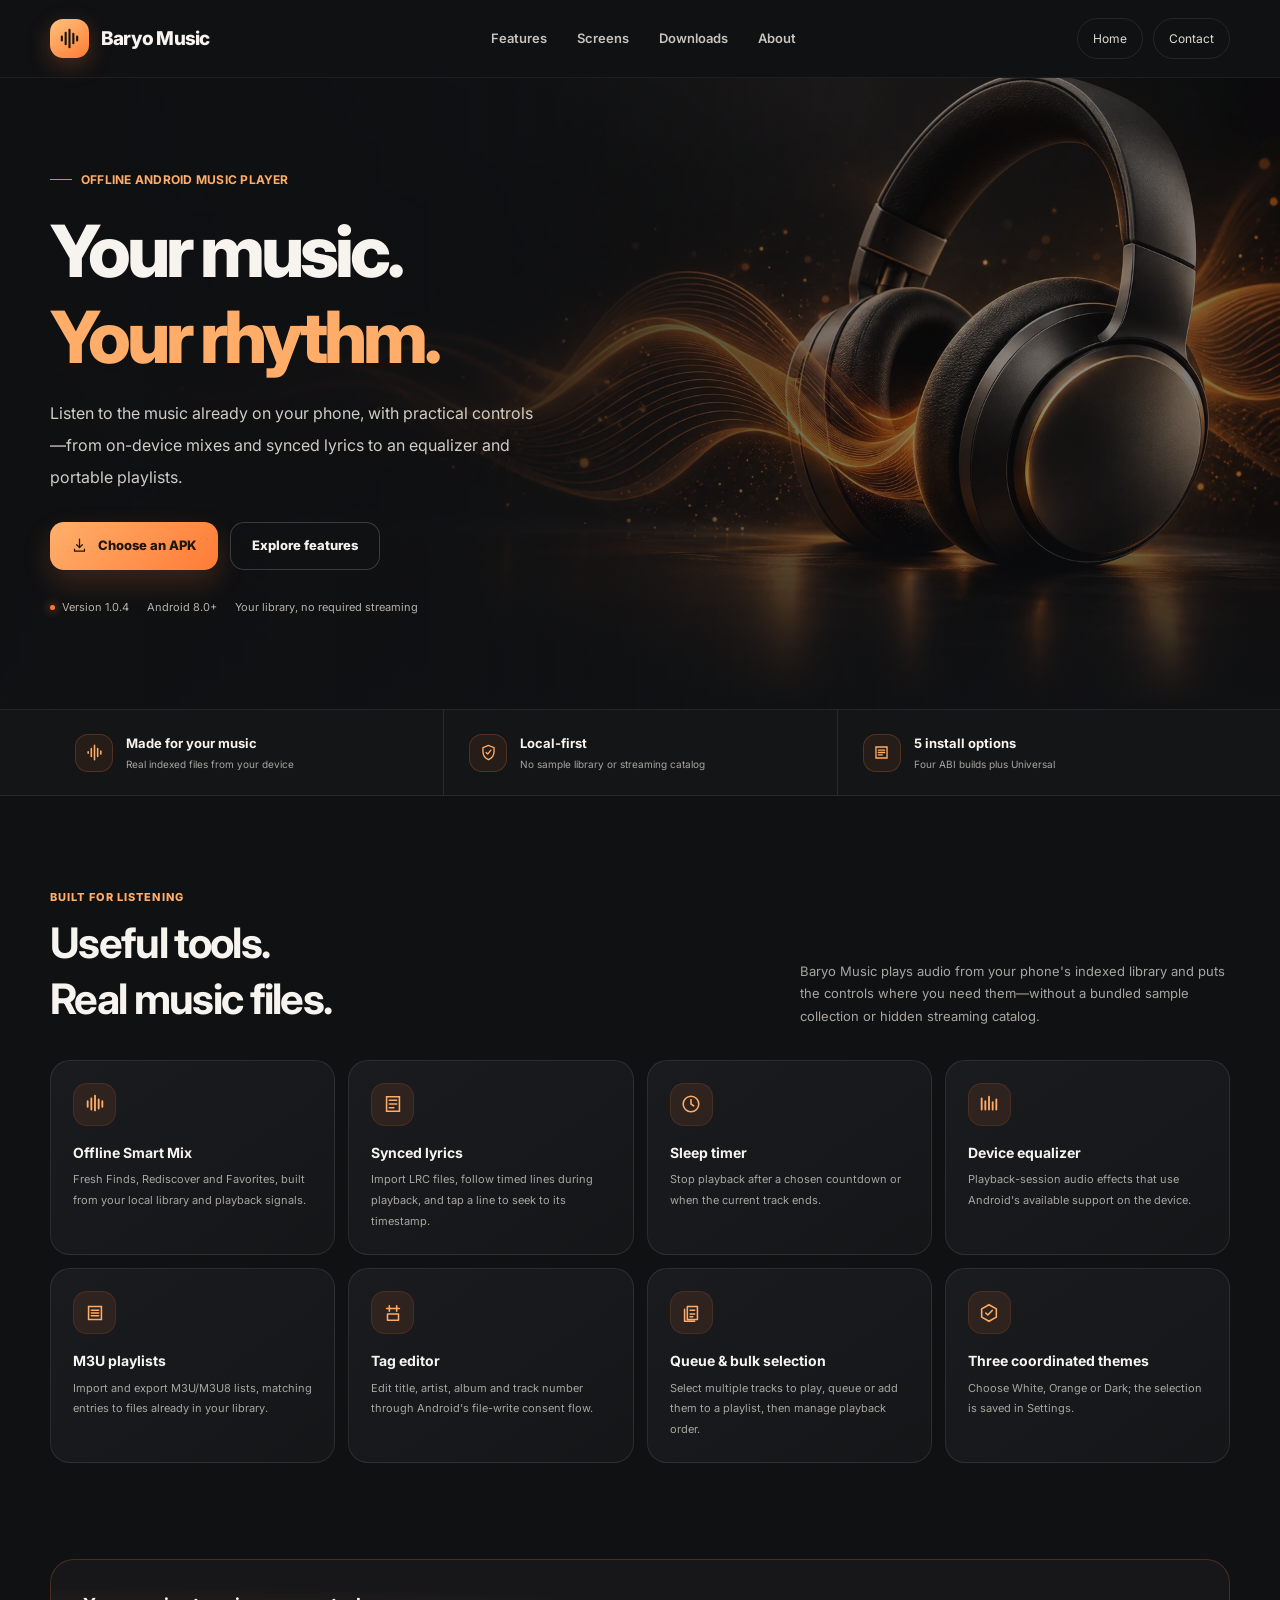
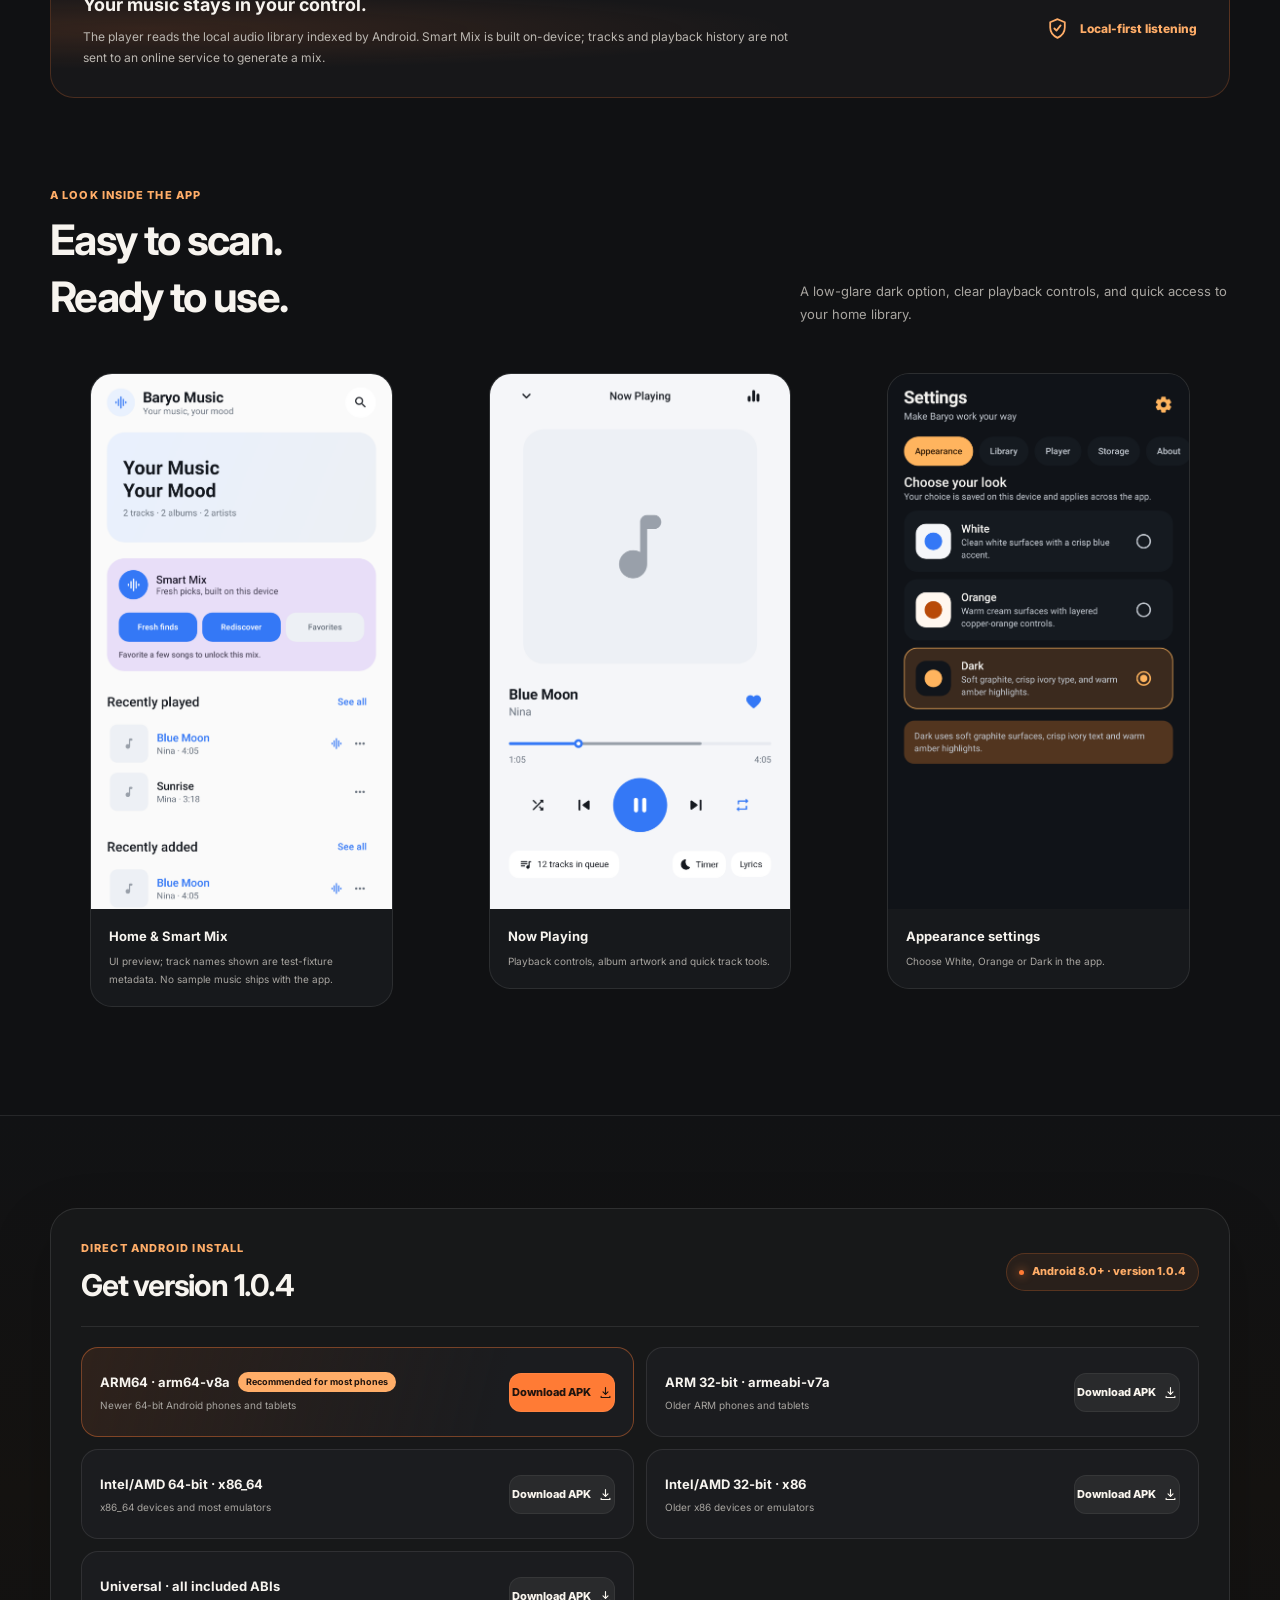
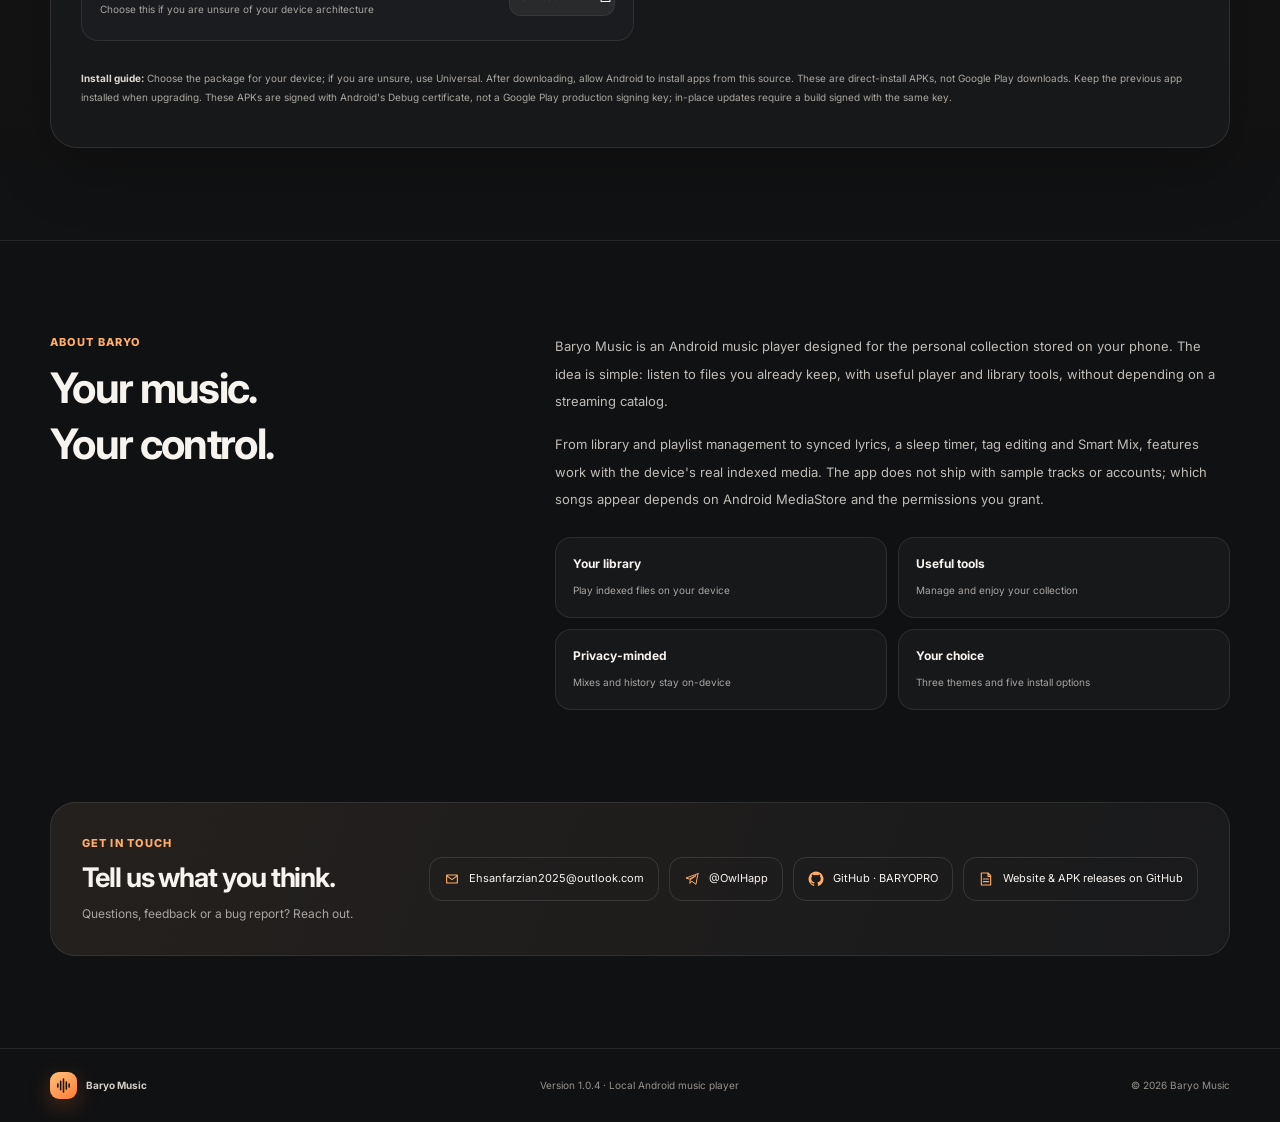
==== docs/en/index.html @ 13fac99f "docs: update APK download links to v1.0.4" ====
<!doctype html>
<html lang="en" dir="ltr">
<head>
  <meta charset="utf-8">
  <meta name="viewport" content="width=device-width, initial-scale=1">
  <meta name="theme-color" content="#111214">
  <title>Baryo Music — Offline Android Music Player</title>
  <meta name="description" content="Baryo Music is an offline-first Android player for your local library, with Smart Mix, synced lyrics, a sleep timer, tag editing, and portable playlists.">
  <meta name="keywords" content="Baryo Music, Android music player, offline music player, local music library, Smart Mix, M3U playlists">
  <meta property="og:type" content="website">
  <meta property="og:site_name" content="Baryo Music">
  <meta property="og:title" content="Baryo Music — Your music. Your rhythm.">
  <meta property="og:description" content="A local-first Android music player for the songs you already own, with practical tools and no required streaming catalog.">
  <meta property="og:image" content="../media/baryo-music-poster.webp">
  <meta name="twitter:card" content="summary_large_image">
  <meta name="twitter:title" content="Baryo Music — Offline Android Music Player">
  <meta name="twitter:description" content="Your library, your controls. Listen locally, with no required streaming catalog.">
  <meta name="twitter:image" content="../media/baryo-music-poster.webp">
  <link rel="icon" href="../favicon.svg" type="image/svg+xml">
  <link rel="preconnect" href="https://fonts.googleapis.com">
  <link rel="preconnect" href="https://fonts.gstatic.com" crossorigin>
  <link href="https://fonts.googleapis.com/css2?family=Inter:wght@400;500;600;700;800&amp;family=Vazirmatn:wght@400;500;600;700;800&amp;display=swap" rel="stylesheet">
  <link rel="stylesheet" href="../styles.css">
</head>
<body>
  <header class="topbar">
    <nav class="nav shell" aria-label="Primary navigation">
      <a class="brand" href="#top" aria-label="Baryo Music home">
        <span class="brand-mark" aria-hidden="true"><svg viewBox="0 0 24 24" fill="none"><path d="M4 10v4M8 6v12M12 3v18M16 7v10M20 10v4" stroke="currentColor" stroke-width="2.2" stroke-linecap="round"/></svg></span>
        <span>Baryo Music</span>
      </a>
      <div class="nav-links"><a href="#features">Features</a><a href="#screens">Screens</a><a href="#downloads">Downloads</a><a href="#about">About</a></div>
      <div class="nav-actions"><a class="nav-contact" href="../" aria-label="Baryo Music home">Home</a><a class="nav-contact" href="#contact">Contact</a></div>
    </nav>
  </header>

  <main id="top">
    <section class="hero" aria-labelledby="hero-title">
      <div class="hero-inner shell">
        <div class="hero-copy">
          <div class="eyebrow">OFFLINE ANDROID MUSIC PLAYER</div>
          <h1 id="hero-title">Your music.<br><span>Your rhythm.</span></h1>
          <p class="hero-lead">Listen to the music already on your phone, with practical controls—from on-device mixes and synced lyrics to an equalizer and portable playlists.</p>
          <div class="hero-buttons">
            <a class="button button-primary" href="#downloads"><svg viewBox="0 0 24 24" fill="none" aria-hidden="true"><path d="M12 3v12m0 0 4-4m-4 4-4-4M5 17v3h14v-3" stroke="currentColor" stroke-width="1.8" stroke-linecap="round" stroke-linejoin="round"/></svg>Choose an APK</a>
            <a class="button button-quiet" href="#features">Explore features</a>
          </div>
          <div class="hero-meta"><span><i class="dot"></i>Version 1.0.4</span><span>Android 8.0+</span><span>Your library, no required streaming</span></div>
        </div>
      </div>
    </section>

    <div class="quick-strip" aria-label="Key facts">
      <div class="quick-grid shell">
        <div class="quick-item"><span class="quick-icon"><svg viewBox="0 0 24 24" fill="none"><path d="M4 11v2m4-6v10m4-14v18m4-14v10m4-7v4" stroke="currentColor" stroke-width="2" stroke-linecap="round"/></svg></span><div><strong>Made for your music</strong><small>Real indexed files from your device</small></div></div>
        <div class="quick-item"><span class="quick-icon"><svg viewBox="0 0 24 24" fill="none"><path d="M12 3 5 6v5c0 5 3 8 7 10 4-2 7-5 7-10V6l-7-3Z" stroke="currentColor" stroke-width="1.7"/><path d="m9 12 2 2 4-5" stroke="currentColor" stroke-width="1.7" stroke-linecap="round" stroke-linejoin="round"/></svg></span><div><strong>Local-first</strong><small>No sample library or streaming catalog</small></div></div>
        <div class="quick-item"><span class="quick-icon"><svg viewBox="0 0 24 24" fill="none"><path d="M5 5h14v14H5zM8 9h8M8 12h8M8 15h5" stroke="currentColor" stroke-width="1.7" stroke-linecap="round"/></svg></span><div><strong>5 install options</strong><small>Four ABI builds plus Universal</small></div></div>
      </div>
    </div>

    <section class="section shell" id="features" aria-labelledby="features-title">
      <div class="section-head">
        <div><div class="section-kicker">BUILT FOR LISTENING</div><h2 id="features-title">Useful tools.<br>Real music files.</h2></div>
        <p class="section-intro">Baryo Music plays audio from your phone's indexed library and puts the controls where you need them—without a bundled sample collection or hidden streaming catalog.</p>
      </div>
      <div class="feature-grid">
        <article class="feature-card"><span class="feature-icon"><svg viewBox="0 0 24 24" fill="none"><path d="M4 15V9m4 9V6m4 13V3m4 14V7m4 8v-6" stroke="currentColor" stroke-width="2" stroke-linecap="round"/></svg></span><h3>Offline Smart Mix</h3><p>Fresh Finds, Rediscover and Favorites, built from your local library and playback signals.</p></article>
        <article class="feature-card"><span class="feature-icon"><svg viewBox="0 0 24 24" fill="none"><path d="M5 4h14v16H5zM8 8h8M8 12h8M8 16h5" stroke="currentColor" stroke-width="1.7" stroke-linecap="round"/></svg></span><h3>Synced lyrics</h3><p>Import LRC files, follow timed lines during playback, and tap a line to seek to its timestamp.</p></article>
        <article class="feature-card"><span class="feature-icon"><svg viewBox="0 0 24 24" fill="none"><circle cx="12" cy="12" r="8.5" stroke="currentColor" stroke-width="1.7"/><path d="M12 7v5l3 2" stroke="currentColor" stroke-width="1.7" stroke-linecap="round"/></svg></span><h3>Sleep timer</h3><p>Stop playback after a chosen countdown or when the current track ends.</p></article>
        <article class="feature-card"><span class="feature-icon"><svg viewBox="0 0 24 24" fill="none"><path d="M4 18V6m4 12V9m4 9V4m4 14v-8m4 8V7" stroke="currentColor" stroke-width="2" stroke-linecap="round"/></svg></span><h3>Device equalizer</h3><p>Playback-session audio effects that use Android's available support on the device.</p></article>
        <article class="feature-card"><span class="feature-icon"><svg viewBox="0 0 24 24" fill="none"><path d="M5 5h14v14H5zM8 9h8M8 12h8M8 15h8" stroke="currentColor" stroke-width="1.7" stroke-linecap="round"/></svg></span><h3>M3U playlists</h3><p>Import and export M3U/M3U8 lists, matching entries to files already in your library.</p></article>
        <article class="feature-card"><span class="feature-icon"><svg viewBox="0 0 24 24" fill="none"><path d="M5 7h14M8 4v6m8-6v6M6 13h12v7H6z" stroke="currentColor" stroke-width="1.7" stroke-linecap="round" stroke-linejoin="round"/></svg></span><h3>Tag editor</h3><p>Edit title, artist, album and track number through Android's file-write consent flow.</p></article>
        <article class="feature-card"><span class="feature-icon"><svg viewBox="0 0 24 24" fill="none"><path d="M8 5h11v14H8zM5 8v13h11M11 9h5m-5 4h5m-5 3h3" stroke="currentColor" stroke-width="1.7" stroke-linecap="round" stroke-linejoin="round"/></svg></span><h3>Queue &amp; bulk selection</h3><p>Select multiple tracks to play, queue or add them to a playlist, then manage playback order.</p></article>
        <article class="feature-card"><span class="feature-icon"><svg viewBox="0 0 24 24" fill="none"><path d="M12 3 20 7.5v9L12 21l-8-4.5v-9L12 3Z" stroke="currentColor" stroke-width="1.7"/><path d="m8.5 12 2.2 2.2 4.8-5" stroke="currentColor" stroke-width="1.7" stroke-linecap="round" stroke-linejoin="round"/></svg></span><h3>Three coordinated themes</h3><p>Choose White, Orange or Dark; the selection is saved in Settings.</p></article>
      </div>
    </section>

    <section class="privacy-band shell" aria-label="Privacy and local library">
      <div class="privacy-panel"><div><h3>Your music stays in your control.</h3><p>The player reads the local audio library indexed by Android. Smart Mix is built on-device; tracks and playback history are not sent to an online service to generate a mix.</p></div><div class="privacy-badge"><svg viewBox="0 0 24 24" fill="none" aria-hidden="true"><path d="M12 3 5 6v5c0 5 3 8 7 10 4-2 7-5 7-10V6l-7-3Z" stroke="currentColor" stroke-width="1.7"/><path d="m9 12 2 2 4-5" stroke="currentColor" stroke-width="1.7" stroke-linecap="round" stroke-linejoin="round"/></svg>Local-first listening</div></div>
    </section>

    <section class="section shell" id="screens" aria-labelledby="screens-title" style="padding-top:0">
      <div class="section-head"><div><div class="section-kicker">A LOOK INSIDE THE APP</div><h2 id="screens-title">Easy to scan.<br>Ready to use.</h2></div><p class="section-intro">A low-glare dark option, clear playback controls, and quick access to your home library.</p></div>
      <div class="previews">
        <figure class="preview-card"><div class="preview-frame"><img src="../media/home-preview.png" alt="Baryo Music home screen with the Smart Mix card"></div><figcaption class="preview-caption"><strong>Home &amp; Smart Mix</strong><span>UI preview; track names shown are test-fixture metadata. No sample music ships with the app.</span></figcaption></figure>
        <figure class="preview-card"><div class="preview-frame"><img src="../media/now-playing-preview.png" alt="Baryo Music Now Playing screen"></div><figcaption class="preview-caption"><strong>Now Playing</strong><span>Playback controls, album artwork and quick track tools.</span></figcaption></figure>
        <figure class="preview-card"><div class="preview-frame"><img src="../media/dark-theme-preview.png" alt="Baryo Music appearance settings showing the Dark theme"></div><figcaption class="preview-caption"><strong>Appearance settings</strong><span>Choose White, Orange or Dark in the app.</span></figcaption></figure>
      </div>
    </section>

    <section class="downloads" id="downloads" aria-labelledby="downloads-title">
      <div class="shell"><div class="download-panel">
        <div class="download-top"><div><div class="section-kicker">DIRECT ANDROID INSTALL</div><h2 id="downloads-title">Get version 1.0.4</h2></div><span class="version-pill"><i class="dot"></i>Android 8.0+ · version 1.0.4</span></div>
        <div class="download-grid">
          <article class="download-card featured"><div class="download-info"><strong>ARM64 · arm64-v8a <span class="recommended">Recommended for most phones</span></strong><small>Newer 64-bit Android phones and tablets</small></div><a class="download-action" href="https://github.com/BARYOPRO/BaryoMusic/releases/download/v1.0.4/BaryoMusic-1.0.4-arm64-v8a.apk" download aria-label="Download Baryo Music version 1.0.4 for arm64-v8a">Download APK <svg viewBox="0 0 24 24" fill="none" aria-hidden="true"><path d="M12 4v11m0 0 4-4m-4 4-4-4M5 18v2h14v-2" stroke="currentColor" stroke-width="1.8" stroke-linecap="round" stroke-linejoin="round"/></svg></a></article>
          <article class="download-card"><div class="download-info"><strong>ARM 32-bit · armeabi-v7a</strong><small>Older ARM phones and tablets</small></div><a class="download-action" href="https://github.com/BARYOPRO/BaryoMusic/releases/download/v1.0.4/BaryoMusic-1.0.4-armeabi-v7a.apk" download aria-label="Download Baryo Music version 1.0.4 for armeabi-v7a">Download APK <svg viewBox="0 0 24 24" fill="none" aria-hidden="true"><path d="M12 4v11m0 0 4-4m-4 4-4-4M5 18v2h14v-2" stroke="currentColor" stroke-width="1.8" stroke-linecap="round" stroke-linejoin="round"/></svg></a></article>
          <article class="download-card"><div class="download-info"><strong>Intel/AMD 64-bit · x86_64</strong><small>x86_64 devices and most emulators</small></div><a class="download-action" href="https://github.com/BARYOPRO/BaryoMusic/releases/download/v1.0.4/BaryoMusic-1.0.4-x86_64.apk" download aria-label="Download Baryo Music version 1.0.4 for x86_64">Download APK <svg viewBox="0 0 24 24" fill="none" aria-hidden="true"><path d="M12 4v11m0 0 4-4m-4 4-4-4M5 18v2h14v-2" stroke="currentColor" stroke-width="1.8" stroke-linecap="round" stroke-linejoin="round"/></svg></a></article>
          <article class="download-card"><div class="download-info"><strong>Intel/AMD 32-bit · x86</strong><small>Older x86 devices or emulators</small></div><a class="download-action" href="https://github.com/BARYOPRO/BaryoMusic/releases/download/v1.0.4/BaryoMusic-1.0.4-x86.apk" download aria-label="Download Baryo Music version 1.0.4 for x86">Download APK <svg viewBox="0 0 24 24" fill="none" aria-hidden="true"><path d="M12 4v11m0 0 4-4m-4 4-4-4M5 18v2h14v-2" stroke="currentColor" stroke-width="1.8" stroke-linecap="round" stroke-linejoin="round"/></svg></a></article>
          <article class="download-card"><div class="download-info"><strong>Universal · all included ABIs</strong><small>Choose this if you are unsure of your device architecture</small></div><a class="download-action" href="https://github.com/BARYOPRO/BaryoMusic/releases/download/v1.0.4/BaryoMusic-1.0.4-universal.apk" download aria-label="Download the universal Baryo Music version 1.0.4 APK">Download APK <svg viewBox="0 0 24 24" fill="none" aria-hidden="true"><path d="M12 4v11m0 0 4-4m-4 4-4-4M5 18v2h14v-2" stroke="currentColor" stroke-width="1.8" stroke-linecap="round" stroke-linejoin="round"/></svg></a></article>
        </div>
        <p class="download-note"><strong>Install guide:</strong> Choose the package for your device; if you are unsure, use Universal. After downloading, allow Android to install apps from this source. These are direct-install APKs, not Google Play downloads. Keep the previous app installed when upgrading. These APKs are signed with Android's Debug certificate, not a Google Play production signing key; in-place updates require a build signed with the same key.</p>
      </div></div>
    </section>

    <section class="section shell" id="about" aria-labelledby="about-title">
      <div class="about-grid"><div class="about-title"><div class="section-kicker">ABOUT BARYO</div><h2 id="about-title">Your music.<br>Your control.</h2></div><div class="about-copy"><p>Baryo Music is an Android music player designed for the personal collection stored on your phone. The idea is simple: listen to files you already keep, with useful player and library tools, without depending on a streaming catalog.</p><p>From library and playlist management to synced lyrics, a sleep timer, tag editing and Smart Mix, features work with the device's real indexed media. The app does not ship with sample tracks or accounts; which songs appear depends on Android MediaStore and the permissions you grant.</p><div class="about-values"><div class="value"><strong>Your library</strong><span>Play indexed files on your device</span></div><div class="value"><strong>Useful tools</strong><span>Manage and enjoy your collection</span></div><div class="value"><strong>Privacy-minded</strong><span>Mixes and history stay on-device</span></div><div class="value"><strong>Your choice</strong><span>Three themes and five install options</span></div></div></div></div>
    </section>

    <section class="contact-section shell" id="contact" aria-labelledby="contact-title">
      <div class="contact-box"><div><div class="section-kicker">GET IN TOUCH</div><h2 id="contact-title">Tell us what you think.</h2><p>Questions, feedback or a bug report? Reach out.</p></div><div class="contact-links">
        <a class="contact-link" href="mailto:Ehsanfarzian2025@outlook.com" aria-label="Email Ehsanfarzian2025@outlook.com"><svg viewBox="0 0 24 24" fill="none" aria-hidden="true"><path d="M4 6h16v12H4zM4 7l8 6 8-6" stroke="currentColor" stroke-width="1.7" stroke-linecap="round" stroke-linejoin="round"/></svg>Ehsanfarzian2025@outlook.com</a>
        <a class="contact-link" href="https://t.me/OwlHapp" target="_blank" rel="noopener noreferrer" aria-label="Contact OwlHapp on Telegram"><svg viewBox="0 0 24 24" fill="none" aria-hidden="true"><path d="m21 4-3.1 16-6-4.6-3.2 3.1.6-5.3L18 7l-10.3 5.2L3 10.5 21 4Z" stroke="currentColor" stroke-width="1.5" stroke-linecap="round" stroke-linejoin="round"/></svg>@OwlHapp</a>
        <a class="contact-link" href="https://github.com/BARYOPRO" target="_blank" rel="noopener noreferrer" aria-label="BARYOPRO GitHub profile"><svg viewBox="0 0 24 24" fill="none" aria-hidden="true"><path d="M12 .8a11.2 11.2 0 0 0-3.54 21.83c.56.1.77-.25.77-.54v-2.08c-3.12.67-3.78-1.33-3.78-1.33-.51-1.3-1.24-1.66-1.24-1.66-1.02-.7.07-.69.07-.69 1.12.08 1.71 1.15 1.71 1.15 1 1.7 2.62 1.22 3.26.93.1-.72.39-1.22.71-1.5-2.49-.28-5.1-1.25-5.1-5.55 0-1.23.44-2.23 1.15-3.01-.11-.28-.5-1.42.11-2.96 0 0 .94-.3 3.08 1.17a10.7 10.7 0 0 1 5.6 0c2.14-1.47 3.08-1.17 3.08-1.17.62 1.54.23 2.68.12 2.96.72.78 1.15 1.78 1.15 3.01 0 4.31-2.62 5.27-5.12 5.55.4.34.77 1.04.77 2.09v3.1c0 .3.2.65.77.54A11.2 11.2 0 0 0 12 .8Z" fill="currentColor"/></svg>GitHub · BARYOPRO</a><a class="contact-link" href="https://github.com/BARYOPRO/BaryoMusic" target="_blank" rel="noopener noreferrer" aria-label="Baryo Music website and APK releases on GitHub"><svg viewBox="0 0 24 24" fill="none" aria-hidden="true"><path d="M5 3h10l4 4v14H5zM15 3v5h4M8 12h8M8 16h8" stroke="currentColor" stroke-width="1.7" stroke-linecap="round" stroke-linejoin="round"/></svg>Website &amp; APK releases on GitHub</a>
      </div></div>
    </section>
  </main>

  <footer><div class="footer-inner shell"><a class="footer-brand" href="#top"><span class="brand-mark" aria-hidden="true"><svg viewBox="0 0 24 24" fill="none"><path d="M4 10v4M8 6v12M12 3v18M16 7v10M20 10v4" stroke="currentColor" stroke-width="2.2" stroke-linecap="round"/></svg></span>Baryo Music</a><span>Version 1.0.4 · Local Android music player</span><span>© 2026 Baryo Music</span></div></footer>
  <a class="button button-primary mobile-cta" href="#downloads">Get version 1.0.4</a>
</body>
</html>
---- docs/styles.css ----
:root {
      color-scheme: dark;
      --bg: #101113;
      --panel: #17191c;
      --panel-2: #1e2023;
      --line: rgba(255,255,255,.09);
      --text: #f7f4ef;
      --muted: #a8a5a0;
      --orange: #ff7b35;
      --orange-2: #ffad68;
      --ink: #21150f;
      --max: 1180px;
      --radius: 28px;
      font-family: Inter, Vazirmatn, Tahoma, sans-serif;
    }
    * { box-sizing: border-box; }
    html { scroll-behavior: smooth; background: var(--bg); }
    body { margin: 0; color: var(--text); background: var(--bg); font-family: Inter, Vazirmatn, Tahoma, sans-serif; line-height: 1.75; }
    a { color: inherit; text-decoration: none; }
    img { display: block; max-width: 100%; }
    .shell { width: min(var(--max), calc(100% - 48px)); margin-inline: auto; }
    .topbar { height: 78px; display: flex; align-items: center; border-bottom: 1px solid rgba(255,255,255,.055); position: relative; z-index: 5; }
    .nav { display: flex; align-items: center; justify-content: space-between; gap: 32px; }
    .brand { display: inline-flex; align-items: center; gap: 12px; font-weight: 800; letter-spacing: -.04em; font-size: 19px; direction: ltr; }
    .brand-mark { width: 39px; height: 39px; display: grid; place-items: center; border-radius: 13px; color: #171311; background: linear-gradient(145deg,#ffc27c,var(--orange)); box-shadow: 0 7px 22px rgba(255,123,53,.25); }
    .brand-mark svg { width: 23px; height: 23px; }
    .nav-links { display: flex; align-items: center; gap: 30px; color: #c7c3be; font-size: 13px; font-weight: 600; }
    .nav-links a:hover { color: white; }
    .nav-actions { display: flex; align-items: center; gap: 10px; }
    .nav-contact { font-size: 12px; color: #dedad4; padding: 9px 15px; border: 1px solid var(--line); border-radius: 999px; }
    .nav-contact:hover { border-color: rgba(255,123,53,.65); color: var(--orange-2); }
    .hero { position: relative; min-height: 570px; display: flex; align-items: center; isolation: isolate; overflow: hidden; border-bottom: 1px solid var(--line); background: #111214; }
    .hero::before { content: ""; position: absolute; inset: 0; z-index: -2; background-image: url('media/baryo-music-poster.webp'); background-size: cover; background-position: center 54%; opacity: .7; }
    .hero::after { content: ""; position: absolute; inset: 0; z-index: -1; background: linear-gradient(90deg,rgba(16,17,19,.97) 0%,rgba(16,17,19,.82) 37%,rgba(16,17,19,.22) 75%,rgba(16,17,19,.38) 100%), linear-gradient(0deg,#101113 0%,transparent 32%); }
    .hero-inner { padding-block: 82px 92px; }
    .hero-copy { max-width: 600px; }
    .eyebrow { display: inline-flex; align-items: center; gap: 9px; color: var(--orange-2); font-size: 12px; font-weight: 700; letter-spacing: .02em; }
    .eyebrow::before { content: ""; width: 22px; height: 1px; background: var(--orange); }
    h1 { margin: 18px 0 16px; max-width: 580px; font-size: clamp(40px,6vw,72px); line-height: 1.2; letter-spacing: -.055em; font-weight: 800; }
    h1 span { color: var(--orange-2); }
    .hero-lead { margin: 0; max-width: 490px; color: #d0ccc5; font-size: 16px; line-height: 2; }
    .hero-buttons { display: flex; align-items: center; gap: 12px; margin-top: 29px; flex-wrap: wrap; }
    .button { min-height: 48px; display: inline-flex; align-items: center; justify-content: center; gap: 10px; padding: 0 21px; border-radius: 14px; font-size: 13px; font-weight: 800; transition: transform .18s ease, box-shadow .18s ease, border-color .18s ease; }
    .button:hover { transform: translateY(-2px); }
    .button-primary { background: linear-gradient(135deg,#ffb06c,var(--orange)); color: var(--ink); box-shadow: 0 12px 28px rgba(255,123,53,.19); }
    .button-primary:hover { box-shadow: 0 16px 36px rgba(255,123,53,.29); }
    .button-quiet { color: #f5f0e9; border: 1px solid rgba(255,255,255,.18); background: rgba(18,19,21,.55); backdrop-filter: blur(10px); }
    .button svg { width: 17px; height: 17px; }
    .hero-meta { display: flex; align-items: center; gap: 18px; margin-top: 28px; color: #b5b1aa; font-size: 11px; }
    .hero-meta span { display: inline-flex; align-items: center; gap: 7px; }
    .dot { width: 5px; height: 5px; border-radius: 50%; background: var(--orange); box-shadow: 0 0 10px var(--orange); }
    .quick-strip { border-bottom: 1px solid var(--line); background: #141517; }
    .quick-grid { display: grid; grid-template-columns: repeat(3,1fr); }
    .quick-item { padding: 22px 25px; display: flex; align-items: center; gap: 13px; border-inline-start: 1px solid var(--line); }
    .quick-item:first-child { border-inline-start: 0; }
    .quick-icon { width: 38px; height: 38px; flex: none; display: grid; place-items: center; border: 1px solid rgba(255,123,53,.21); background: rgba(255,123,53,.08); color: var(--orange-2); border-radius: 13px; }
    .quick-icon svg { width: 19px; height: 19px; }
    .quick-item strong { display: block; font-size: 13px; }
    .quick-item small { display: block; margin-top: 1px; color: var(--muted); font-size: 10px; }
    section { scroll-margin-top: 88px; }
    .section { padding-block: 92px; }
    .section-head { display: flex; align-items: end; justify-content: space-between; gap: 24px; margin-bottom: 32px; }
    .section-kicker { color: var(--orange-2); font-size: 11px; font-weight: 800; letter-spacing: .1em; text-transform: uppercase; }
    h2 { margin: 7px 0 0; font-size: clamp(27px,4vw,42px); line-height: 1.35; letter-spacing: -.04em; }
    .section-intro { max-width: 430px; margin: 0; color: var(--muted); font-size: 13px; }
    .feature-grid { display: grid; grid-template-columns: repeat(4,1fr); gap: 13px; }
    .feature-card { min-height: 176px; padding: 22px; background: linear-gradient(145deg,#191b1e,#151618); border: 1px solid var(--line); border-radius: 20px; transition: border-color .2s, transform .2s; }
    .feature-card:hover { transform: translateY(-4px); border-color: rgba(255,123,53,.35); }
    .feature-icon { width: 43px; height: 43px; display: grid; place-items: center; border-radius: 14px; color: var(--orange-2); background: rgba(255,123,53,.1); border: 1px solid rgba(255,123,53,.12); }
    .feature-icon svg { width: 22px; height: 22px; }
    .feature-card h3 { margin: 15px 0 4px; font-size: 14px; }
    .feature-card p { margin: 0; color: #a9a6a0; font-size: 11px; line-height: 1.9; }
    .privacy-band { padding-block: 4px 88px; }
    .privacy-panel { display: grid; grid-template-columns: 1fr auto; align-items: center; gap: 20px; padding: 29px 32px; border: 1px solid rgba(255,123,53,.22); border-radius: 24px; background: radial-gradient(ellipse at 8% 50%,rgba(255,123,53,.13),transparent 42%),#171719; }
    .privacy-panel h3 { margin: 0 0 5px; font-size: 18px; }
    .privacy-panel p { margin: 0; max-width: 720px; color: #bbb7b1; font-size: 12px; }
    .privacy-badge { display: flex; gap: 10px; align-items: center; color: var(--orange-2); font-size: 12px; font-weight: 800; white-space: nowrap; }
    .privacy-badge svg { width: 25px; height: 25px; }
    .previews { display: grid; grid-template-columns: repeat(3,1fr); gap: 16px; align-items: start; }
    .preview-card { overflow: hidden; background: var(--panel); border: 1px solid var(--line); border-radius: 22px; }
    .preview-frame { aspect-ratio: 9/16; overflow: hidden; background: #202225; display: flex; align-items: start; justify-content: center; }
    .preview-frame img { width: 100%; height: auto; object-fit: cover; }
    .preview-caption { padding: 16px 18px 18px; }
    .preview-caption strong { display: block; font-size: 13px; }
    .preview-caption span { display: block; margin-top: 4px; color: var(--muted); font-size: 10px; line-height: 1.8; }
    .downloads { padding-block: 92px; background: linear-gradient(180deg,#111214,#151311 52%,#111214); border-block: 1px solid var(--line); }
    .download-panel { padding: 30px; background: rgba(24,25,27,.92); border: 1px solid rgba(255,255,255,.1); border-radius: 27px; box-shadow: 0 24px 60px rgba(0,0,0,.21); }
    .download-top { display: flex; justify-content: space-between; align-items: center; gap: 20px; padding-bottom: 21px; border-bottom: 1px solid var(--line); }
    .download-top h2 { font-size: 30px; }
    .version-pill { display: inline-flex; align-items: center; gap: 8px; padding: 8px 12px; color: var(--orange-2); background: rgba(255,123,53,.08); border: 1px solid rgba(255,123,53,.22); border-radius: 999px; font-size: 11px; font-weight: 800; white-space: nowrap; }
    .download-grid { display: grid; grid-template-columns: repeat(2,1fr); gap: 12px; padding-top: 20px; }
    .download-card { display: flex; align-items: center; justify-content: space-between; gap: 15px; min-height: 90px; padding: 16px 18px; border: 1px solid var(--line); border-radius: 17px; background: #1b1c1f; transition: background .18s,border-color .18s; }
    .download-card:hover { background: #202123; border-color: rgba(255,123,53,.38); }
    .download-card.featured { border-color: rgba(255,123,53,.4); background: linear-gradient(105deg,rgba(255,123,53,.1),#1b1c1f 75%); }
    .download-info { min-width: 0; }
    .download-info strong { display: flex; align-items: center; gap: 8px; font-size: 13px; }
    .download-info small { display: block; margin-top: 3px; color: var(--muted); font-size: 10px; }
    .recommended { color: #21150f; background: var(--orange-2); border-radius: 999px; padding: 2px 8px; font-size: 9px; white-space: nowrap; }
    .download-action { flex: none; min-width: 106px; min-height: 39px; display: inline-flex; justify-content: center; align-items: center; gap: 7px; border-radius: 12px; background: #292a2c; color: #f8f4ed; font-size: 11px; font-weight: 800; border: 1px solid rgba(255,255,255,.06); }
    .download-card.featured .download-action { background: var(--orange); color: #21150f; }
    .download-action:hover { filter: brightness(1.1); }
    .download-action svg { width: 15px; height: 15px; }
    .download-note { padding-top: 18px; color: #aaa7a0; font-size: 10px; line-height: 1.9; }
    .download-note strong { color: #dfd9d0; }
    .about-grid { display: grid; grid-template-columns: .8fr 1.2fr; gap: 55px; align-items: start; }
    .about-title { position: sticky; top: 35px; }
    .about-title h2 { max-width: 330px; }
    .about-copy p { margin: 0 0 16px; color: #c0bcb6; font-size: 13px; line-height: 2.1; }
    .about-values { display: grid; grid-template-columns: repeat(2,1fr); gap: 11px; margin-top: 24px; }
    .value { padding: 15px 17px; border: 1px solid var(--line); border-radius: 16px; background: #17181a; }
    .value strong { display: block; font-size: 12px; }
    .value span { color: var(--muted); font-size: 10px; }
    .contact-section { padding: 0 0 92px; }
    .contact-box { padding: 31px; display: flex; justify-content: space-between; align-items: center; gap: 24px; border-radius: 25px; background: linear-gradient(110deg,#24201d,#191a1c); border: 1px solid rgba(255,255,255,.09); }
    .contact-box h2 { font-size: 27px; }
    .contact-box p { margin: 6px 0 0; color: var(--muted); font-size: 12px; }
    .contact-links { display: flex; flex-wrap: wrap; gap: 10px; }
    .contact-link { display: flex; align-items: center; gap: 9px; padding: 11px 14px; border: 1px solid rgba(255,255,255,.12); border-radius: 13px; font-size: 11px; direction: ltr; }
    .contact-link:hover { border-color: var(--orange); color: var(--orange-2); }
    .contact-link svg { width: 16px; height: 16px; color: var(--orange-2); }
    footer { border-top: 1px solid var(--line); padding-block: 23px; color: #96938d; font-size: 10px; }
    .footer-inner { display: flex; align-items: center; justify-content: space-between; gap: 15px; }
    .footer-brand { display: inline-flex; align-items: center; gap: 9px; color: #d5d0c8; direction: ltr; font-weight: 700; }
    .footer-brand .brand-mark { width: 27px; height: 27px; border-radius: 9px; }
    .footer-brand .brand-mark svg { width: 17px; height: 17px; }
    .mobile-cta { display: none; }
    @media (max-width: 900px) {
      .feature-grid { grid-template-columns: repeat(2,1fr); }
      .hero { min-height: 535px; }
      .hero::before { background-position: 58% center; }
      .about-grid { gap: 35px; }
    }
    @media (max-width: 650px) {
      .shell { width: min(100% - 32px,var(--max)); }
      .topbar { height: 67px; }
      .nav { gap: 12px; }
      .brand { font-size: 17px; }
      .brand-mark { width: 35px; height: 35px; }
      .nav-links { display: none; }
      .nav-contact { padding: 7px 11px; font-size: 10px; }
      .hero { min-height: 600px; align-items: end; }
      .hero::before { background-size: auto 69%; background-repeat: no-repeat; background-position: 50% 12%; opacity: .83; }
      .hero::after { background: linear-gradient(0deg,#101113 4%,rgba(16,17,19,.97) 29%,rgba(16,17,19,.35) 78%,rgba(16,17,19,.2) 100%); }
      .hero-inner { padding-block: 290px 48px; }
      h1 { font-size: 42px; }
      .hero-lead { font-size: 13px; }
      .hero-buttons { margin-top: 22px; }
      .button { min-height: 45px; padding-inline: 16px; font-size: 11px; }
      .hero-meta { gap: 11px; font-size: 9px; flex-wrap: wrap; }
      .quick-grid { grid-template-columns: 1fr; padding-block: 8px; }
      .quick-item { border-inline-start: 0; border-bottom: 1px solid var(--line); padding: 12px 4px; }
      .quick-item:last-child { border-bottom: 0; }
      .quick-icon { width: 34px; height: 34px; }
      .quick-item small { font-size: 9px; }
      .section { padding-block: 67px; }
      .section-head { align-items: start; flex-direction: column; gap: 9px; margin-bottom: 23px; }
      .section-intro { font-size: 11px; }
      .feature-grid { grid-template-columns: repeat(2,1fr); gap: 9px; }
      .feature-card { min-height: 162px; padding: 16px 14px; border-radius: 17px; }
      .feature-card h3 { font-size: 12px; }
      .feature-card p { font-size: 9px; }
      .feature-icon { width: 37px; height: 37px; }
      .privacy-band { padding-bottom: 65px; }
      .privacy-panel { grid-template-columns: 1fr; padding: 21px; }
      .privacy-panel p { font-size: 10px; }
      .privacy-badge { font-size: 10px; }
      .previews { grid-template-columns: 1fr 1fr; gap: 9px; }
      .preview-card:last-child { display: none; }
      .preview-caption { padding: 11px 12px 13px; }
      .preview-caption strong { font-size: 11px; }
      .preview-caption span { font-size: 8px; }
      .downloads { padding-block: 66px; }
      .download-panel { padding: 20px 14px; border-radius: 21px; }
      .download-top { align-items: start; flex-direction: column; gap: 12px; }
      .download-top h2 { font-size: 26px; }
      .download-grid { grid-template-columns: 1fr; gap: 8px; padding-top: 14px; }
      .download-card { min-height: 79px; padding: 12px; }
      .download-info strong { font-size: 11px; }
      .download-info small { font-size: 9px; }
      .download-action { min-width: 90px; min-height: 36px; font-size: 10px; }
      .download-note { font-size: 9px; }
      .about-grid { grid-template-columns: 1fr; gap: 17px; }
      .about-title { position: static; }
      .about-copy p { font-size: 11px; }
      .about-values { grid-template-columns: 1fr 1fr; }
      .value { padding: 12px; }
      .contact-section { padding-bottom: 70px; }
      .contact-box { align-items: start; flex-direction: column; padding: 22px; }
      .contact-box h2 { font-size: 22px; }
      .contact-links { width: 100%; }
      .contact-link { width: 100%; justify-content: flex-start; font-size: 10px; }
      .footer-inner { align-items: start; flex-direction: column; }
      .mobile-cta { display: flex; position: fixed; z-index: 10; inset-inline: 12px; bottom: max(12px,env(safe-area-inset-bottom)); justify-content: center; box-shadow: 0 8px 30px rgba(0,0,0,.4); }
      body { padding-bottom: 68px; }
    }
    @media (prefers-reduced-motion: reduce) { *,*::before,*::after { scroll-behavior: auto !important; transition-duration: .01ms !important; } }
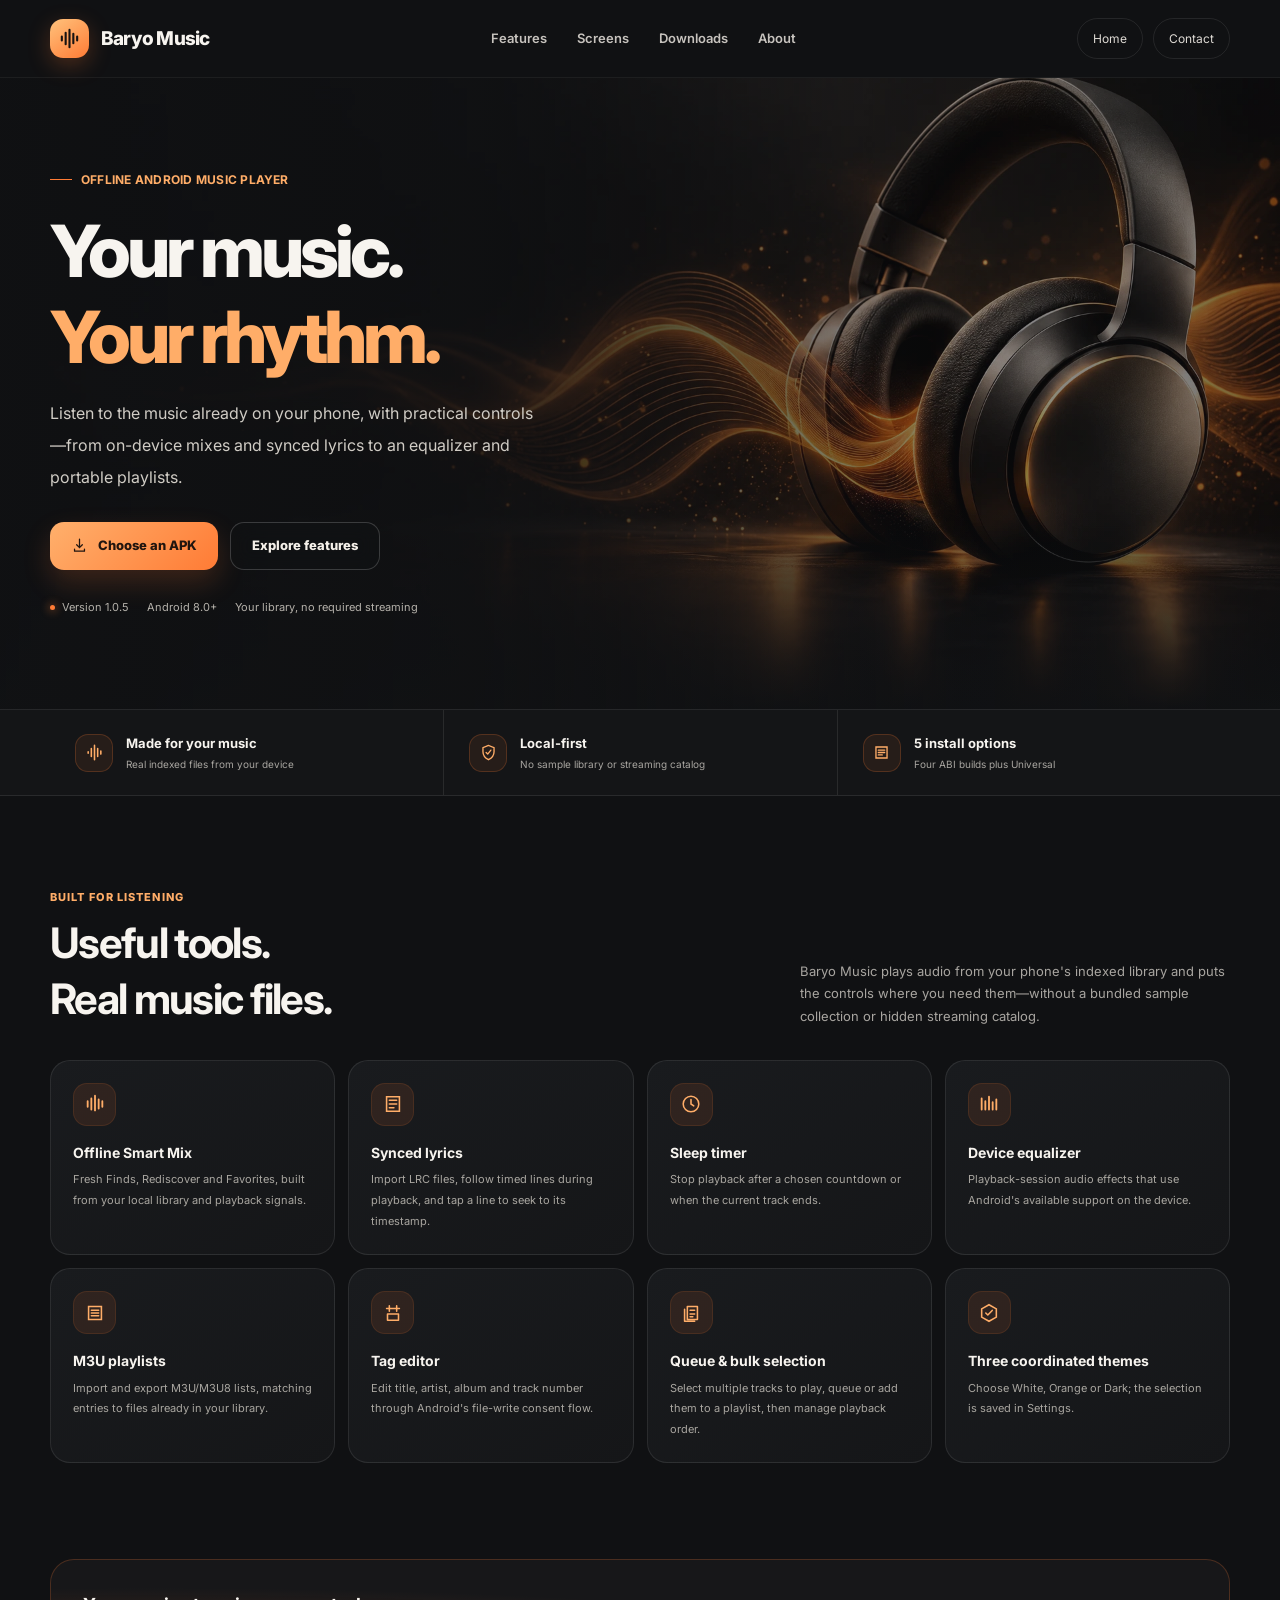
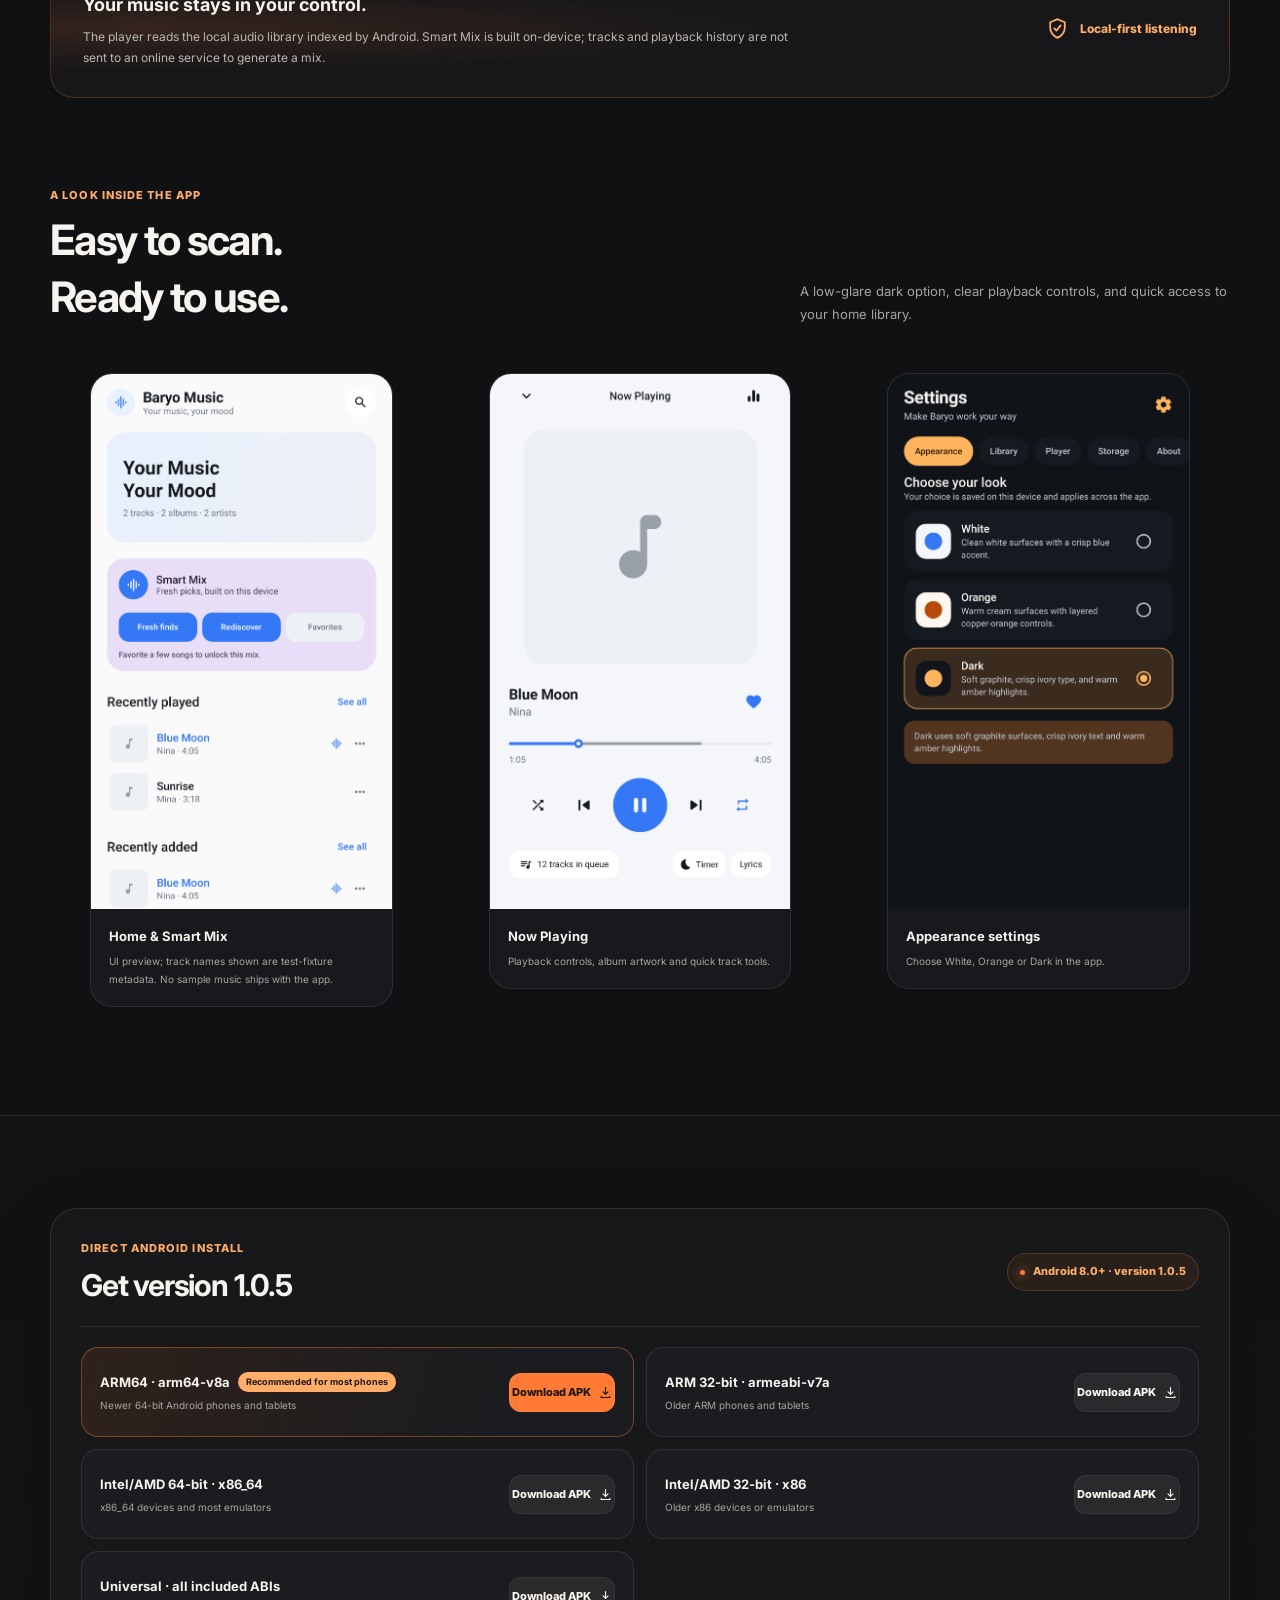
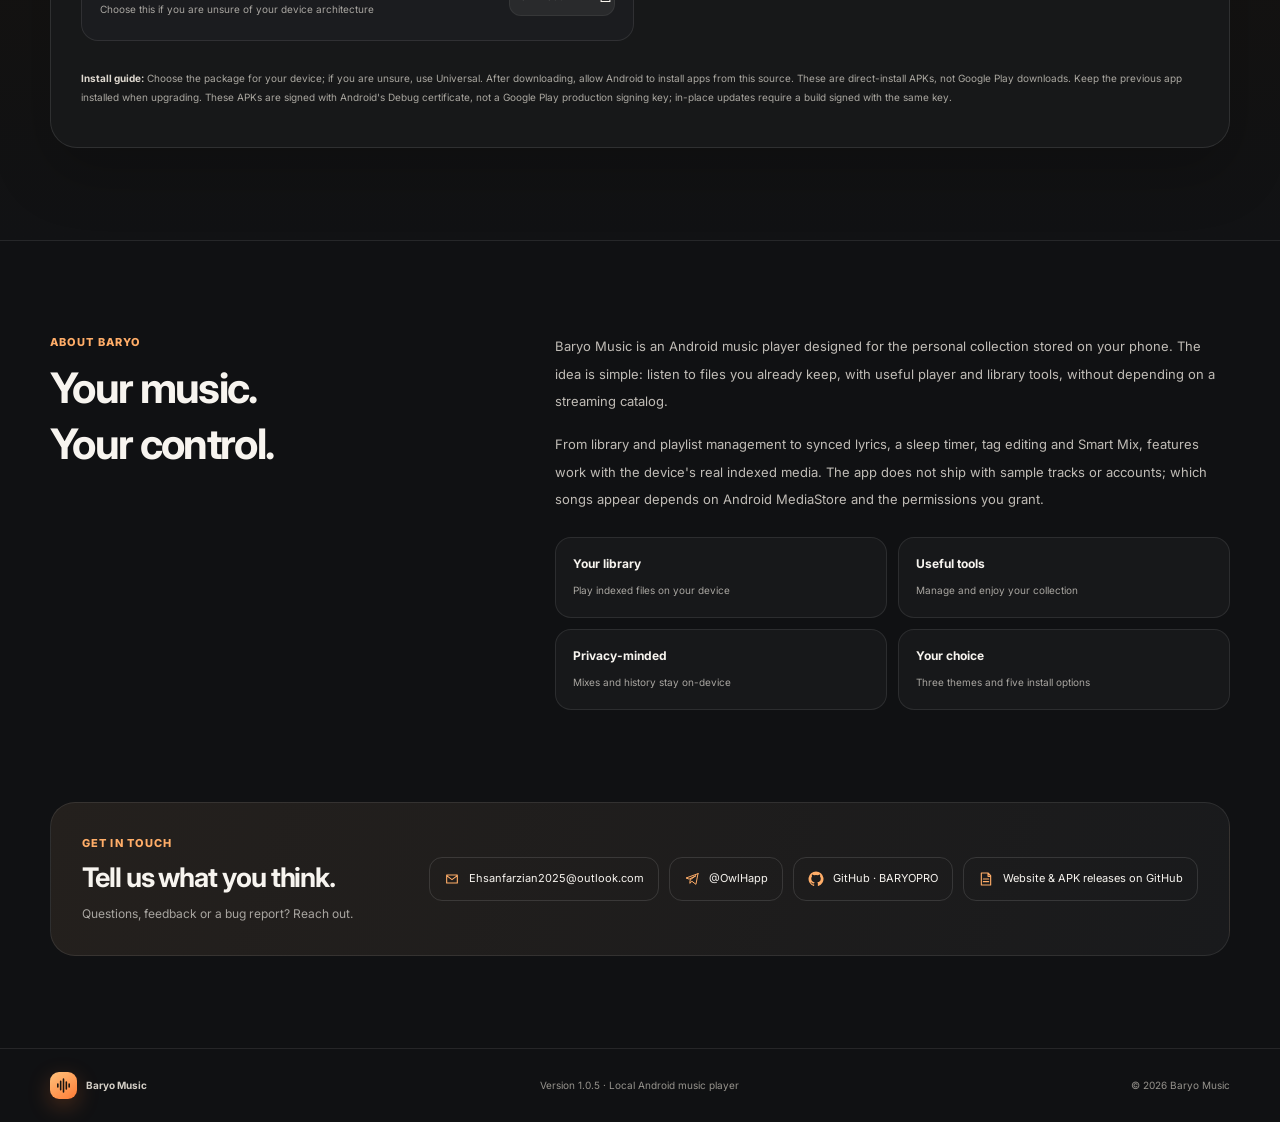
==== commit a2c4e8b7: "docs: update APK download links to v1.0.5" ====
--- a/docs/en/index.html
+++ b/docs/en/index.html
@@ -45,7 +45,7 @@
             <a class="button button-primary" href="#downloads"><svg viewBox="0 0 24 24" fill="none" aria-hidden="true"><path d="M12 3v12m0 0 4-4m-4 4-4-4M5 17v3h14v-3" stroke="currentColor" stroke-width="1.8" stroke-linecap="round" stroke-linejoin="round"/></svg>Choose an APK</a>
             <a class="button button-quiet" href="#features">Explore features</a>
           </div>
-          <div class="hero-meta"><span><i class="dot"></i>Version 1.0.4</span><span>Android 8.0+</span><span>Your library, no required streaming</span></div>
+          <div class="hero-meta"><span><i class="dot"></i>Version 1.0.5</span><span>Android 8.0+</span><span>Your library, no required streaming</span></div>
         </div>
       </div>
     </section>
@@ -90,13 +90,13 @@
 
     <section class="downloads" id="downloads" aria-labelledby="downloads-title">
       <div class="shell"><div class="download-panel">
-        <div class="download-top"><div><div class="section-kicker">DIRECT ANDROID INSTALL</div><h2 id="downloads-title">Get version 1.0.4</h2></div><span class="version-pill"><i class="dot"></i>Android 8.0+ · version 1.0.4</span></div>
+        <div class="download-top"><div><div class="section-kicker">DIRECT ANDROID INSTALL</div><h2 id="downloads-title">Get version 1.0.5</h2></div><span class="version-pill"><i class="dot"></i>Android 8.0+ · version 1.0.5</span></div>
         <div class="download-grid">
-          <article class="download-card featured"><div class="download-info"><strong>ARM64 · arm64-v8a <span class="recommended">Recommended for most phones</span></strong><small>Newer 64-bit Android phones and tablets</small></div><a class="download-action" href="https://github.com/BARYOPRO/BaryoMusic/releases/download/v1.0.4/BaryoMusic-1.0.4-arm64-v8a.apk" download aria-label="Download Baryo Music version 1.0.4 for arm64-v8a">Download APK <svg viewBox="0 0 24 24" fill="none" aria-hidden="true"><path d="M12 4v11m0 0 4-4m-4 4-4-4M5 18v2h14v-2" stroke="currentColor" stroke-width="1.8" stroke-linecap="round" stroke-linejoin="round"/></svg></a></article>
-          <article class="download-card"><div class="download-info"><strong>ARM 32-bit · armeabi-v7a</strong><small>Older ARM phones and tablets</small></div><a class="download-action" href="https://github.com/BARYOPRO/BaryoMusic/releases/download/v1.0.4/BaryoMusic-1.0.4-armeabi-v7a.apk" download aria-label="Download Baryo Music version 1.0.4 for armeabi-v7a">Download APK <svg viewBox="0 0 24 24" fill="none" aria-hidden="true"><path d="M12 4v11m0 0 4-4m-4 4-4-4M5 18v2h14v-2" stroke="currentColor" stroke-width="1.8" stroke-linecap="round" stroke-linejoin="round"/></svg></a></article>
-          <article class="download-card"><div class="download-info"><strong>Intel/AMD 64-bit · x86_64</strong><small>x86_64 devices and most emulators</small></div><a class="download-action" href="https://github.com/BARYOPRO/BaryoMusic/releases/download/v1.0.4/BaryoMusic-1.0.4-x86_64.apk" download aria-label="Download Baryo Music version 1.0.4 for x86_64">Download APK <svg viewBox="0 0 24 24" fill="none" aria-hidden="true"><path d="M12 4v11m0 0 4-4m-4 4-4-4M5 18v2h14v-2" stroke="currentColor" stroke-width="1.8" stroke-linecap="round" stroke-linejoin="round"/></svg></a></article>
-          <article class="download-card"><div class="download-info"><strong>Intel/AMD 32-bit · x86</strong><small>Older x86 devices or emulators</small></div><a class="download-action" href="https://github.com/BARYOPRO/BaryoMusic/releases/download/v1.0.4/BaryoMusic-1.0.4-x86.apk" download aria-label="Download Baryo Music version 1.0.4 for x86">Download APK <svg viewBox="0 0 24 24" fill="none" aria-hidden="true"><path d="M12 4v11m0 0 4-4m-4 4-4-4M5 18v2h14v-2" stroke="currentColor" stroke-width="1.8" stroke-linecap="round" stroke-linejoin="round"/></svg></a></article>
-          <article class="download-card"><div class="download-info"><strong>Universal · all included ABIs</strong><small>Choose this if you are unsure of your device architecture</small></div><a class="download-action" href="https://github.com/BARYOPRO/BaryoMusic/releases/download/v1.0.4/BaryoMusic-1.0.4-universal.apk" download aria-label="Download the universal Baryo Music version 1.0.4 APK">Download APK <svg viewBox="0 0 24 24" fill="none" aria-hidden="true"><path d="M12 4v11m0 0 4-4m-4 4-4-4M5 18v2h14v-2" stroke="currentColor" stroke-width="1.8" stroke-linecap="round" stroke-linejoin="round"/></svg></a></article>
+          <article class="download-card featured"><div class="download-info"><strong>ARM64 · arm64-v8a <span class="recommended">Recommended for most phones</span></strong><small>Newer 64-bit Android phones and tablets</small></div><a class="download-action" href="https://github.com/BARYOPRO/BaryoMusic/releases/download/v1.0.5/BaryoMusic-1.0.5-arm64-v8a.apk" download aria-label="Download Baryo Music version 1.0.5 for arm64-v8a">Download APK <svg viewBox="0 0 24 24" fill="none" aria-hidden="true"><path d="M12 4v11m0 0 4-4m-4 4-4-4M5 18v2h14v-2" stroke="currentColor" stroke-width="1.8" stroke-linecap="round" stroke-linejoin="round"/></svg></a></article>
+          <article class="download-card"><div class="download-info"><strong>ARM 32-bit · armeabi-v7a</strong><small>Older ARM phones and tablets</small></div><a class="download-action" href="https://github.com/BARYOPRO/BaryoMusic/releases/download/v1.0.5/BaryoMusic-1.0.5-armeabi-v7a.apk" download aria-label="Download Baryo Music version 1.0.5 for armeabi-v7a">Download APK <svg viewBox="0 0 24 24" fill="none" aria-hidden="true"><path d="M12 4v11m0 0 4-4m-4 4-4-4M5 18v2h14v-2" stroke="currentColor" stroke-width="1.8" stroke-linecap="round" stroke-linejoin="round"/></svg></a></article>
+          <article class="download-card"><div class="download-info"><strong>Intel/AMD 64-bit · x86_64</strong><small>x86_64 devices and most emulators</small></div><a class="download-action" href="https://github.com/BARYOPRO/BaryoMusic/releases/download/v1.0.5/BaryoMusic-1.0.5-x86_64.apk" download aria-label="Download Baryo Music version 1.0.5 for x86_64">Download APK <svg viewBox="0 0 24 24" fill="none" aria-hidden="true"><path d="M12 4v11m0 0 4-4m-4 4-4-4M5 18v2h14v-2" stroke="currentColor" stroke-width="1.8" stroke-linecap="round" stroke-linejoin="round"/></svg></a></article>
+          <article class="download-card"><div class="download-info"><strong>Intel/AMD 32-bit · x86</strong><small>Older x86 devices or emulators</small></div><a class="download-action" href="https://github.com/BARYOPRO/BaryoMusic/releases/download/v1.0.5/BaryoMusic-1.0.5-x86.apk" download aria-label="Download Baryo Music version 1.0.5 for x86">Download APK <svg viewBox="0 0 24 24" fill="none" aria-hidden="true"><path d="M12 4v11m0 0 4-4m-4 4-4-4M5 18v2h14v-2" stroke="currentColor" stroke-width="1.8" stroke-linecap="round" stroke-linejoin="round"/></svg></a></article>
+          <article class="download-card"><div class="download-info"><strong>Universal · all included ABIs</strong><small>Choose this if you are unsure of your device architecture</small></div><a class="download-action" href="https://github.com/BARYOPRO/BaryoMusic/releases/download/v1.0.5/BaryoMusic-1.0.5-universal.apk" download aria-label="Download the universal Baryo Music version 1.0.5 APK">Download APK <svg viewBox="0 0 24 24" fill="none" aria-hidden="true"><path d="M12 4v11m0 0 4-4m-4 4-4-4M5 18v2h14v-2" stroke="currentColor" stroke-width="1.8" stroke-linecap="round" stroke-linejoin="round"/></svg></a></article>
         </div>
         <p class="download-note"><strong>Install guide:</strong> Choose the package for your device; if you are unsure, use Universal. After downloading, allow Android to install apps from this source. These are direct-install APKs, not Google Play downloads. Keep the previous app installed when upgrading. These APKs are signed with Android's Debug certificate, not a Google Play production signing key; in-place updates require a build signed with the same key.</p>
       </div></div>
@@ -115,7 +115,7 @@
     </section>
   </main>
 
-  <footer><div class="footer-inner shell"><a class="footer-brand" href="#top"><span class="brand-mark" aria-hidden="true"><svg viewBox="0 0 24 24" fill="none"><path d="M4 10v4M8 6v12M12 3v18M16 7v10M20 10v4" stroke="currentColor" stroke-width="2.2" stroke-linecap="round"/></svg></span>Baryo Music</a><span>Version 1.0.4 · Local Android music player</span><span>© 2026 Baryo Music</span></div></footer>
-  <a class="button button-primary mobile-cta" href="#downloads">Get version 1.0.4</a>
+  <footer><div class="footer-inner shell"><a class="footer-brand" href="#top"><span class="brand-mark" aria-hidden="true"><svg viewBox="0 0 24 24" fill="none"><path d="M4 10v4M8 6v12M12 3v18M16 7v10M20 10v4" stroke="currentColor" stroke-width="2.2" stroke-linecap="round"/></svg></span>Baryo Music</a><span>Version 1.0.5 · Local Android music player</span><span>© 2026 Baryo Music</span></div></footer>
+  <a class="button button-primary mobile-cta" href="#downloads">Get version 1.0.5</a>
 </body>
 </html>
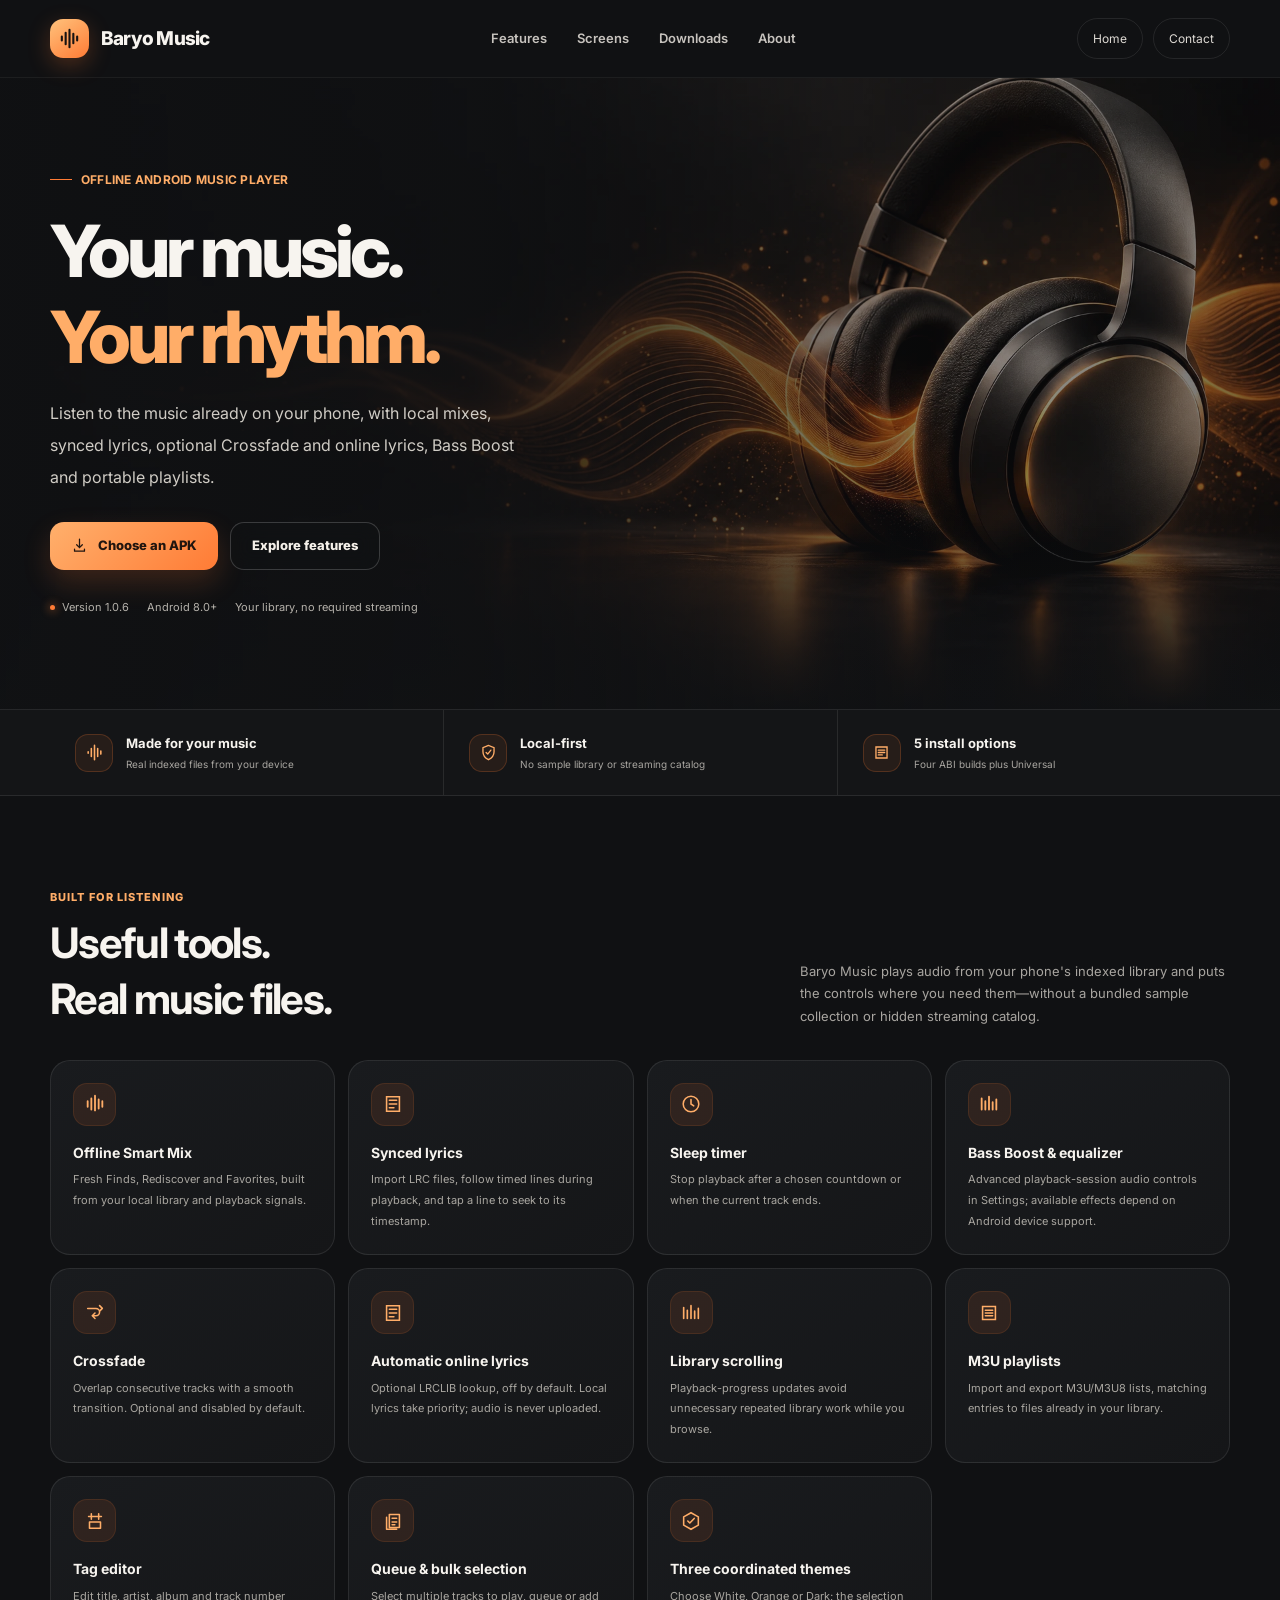
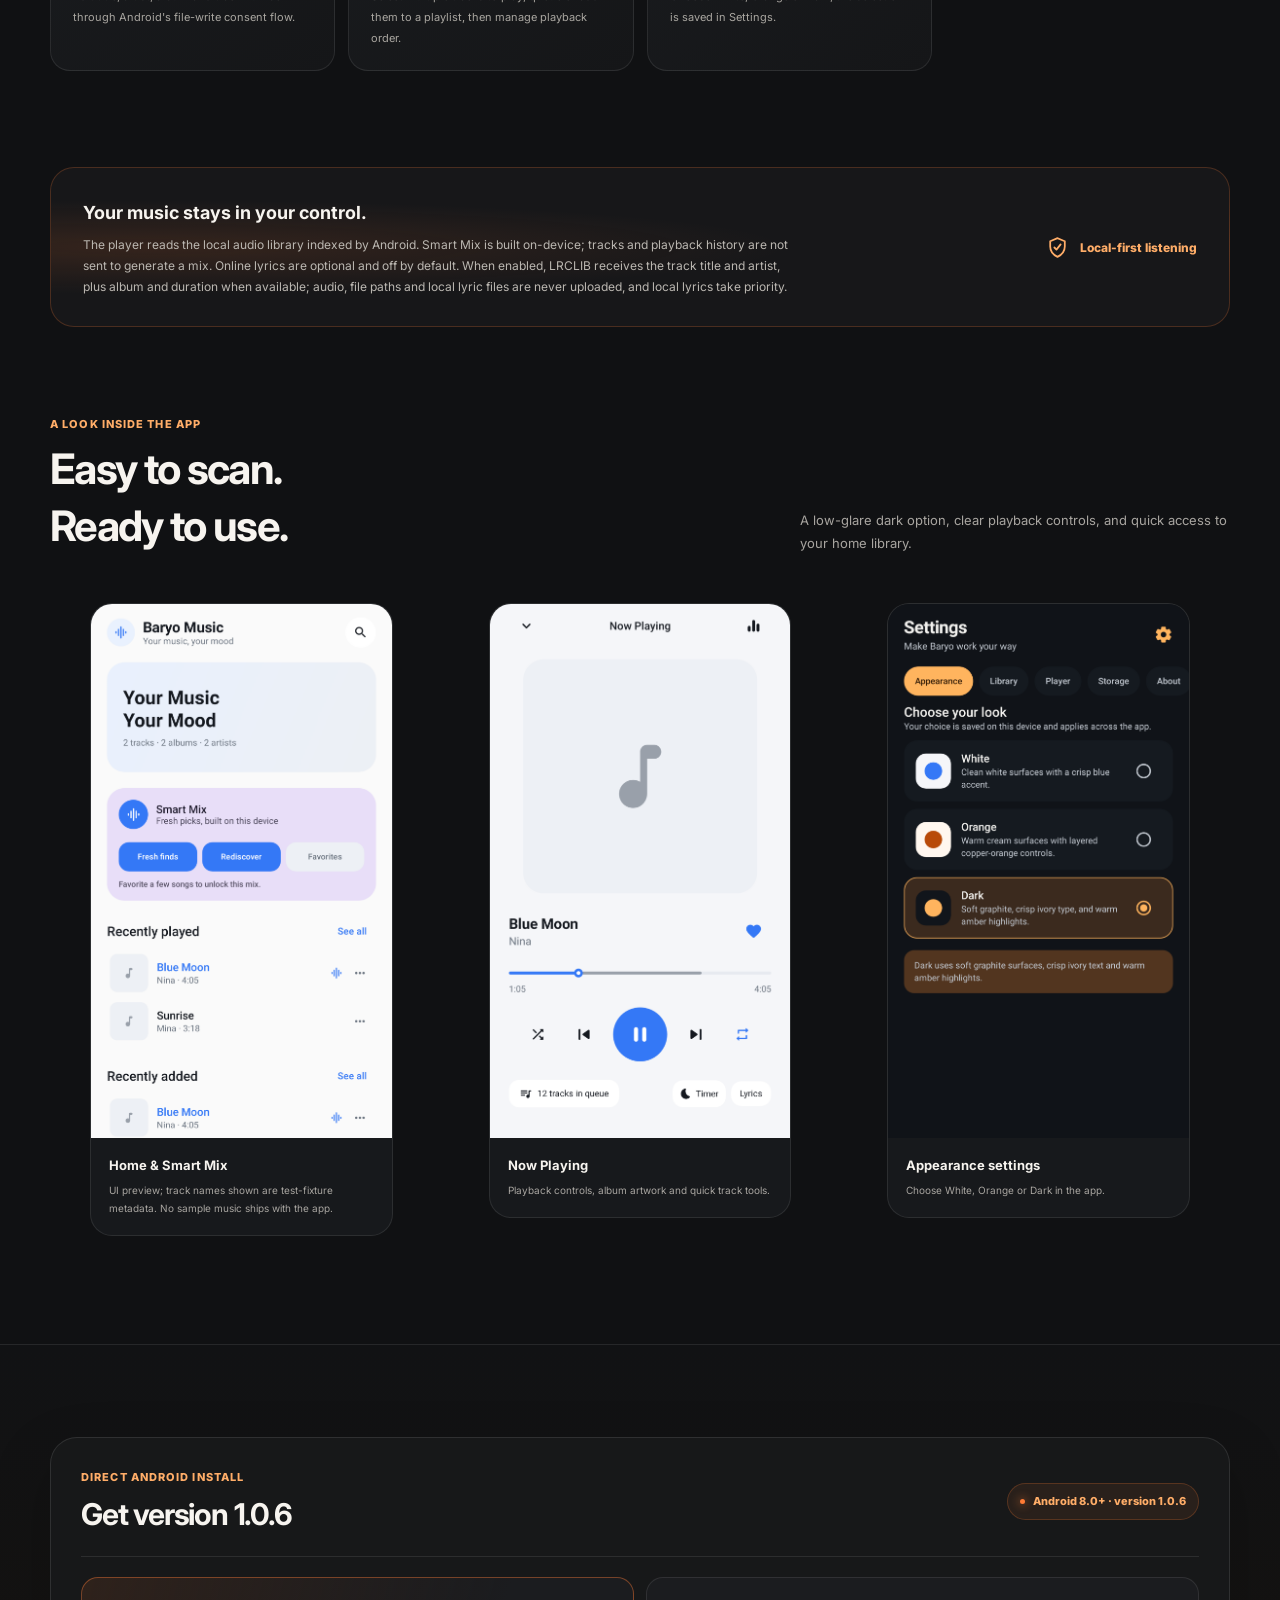
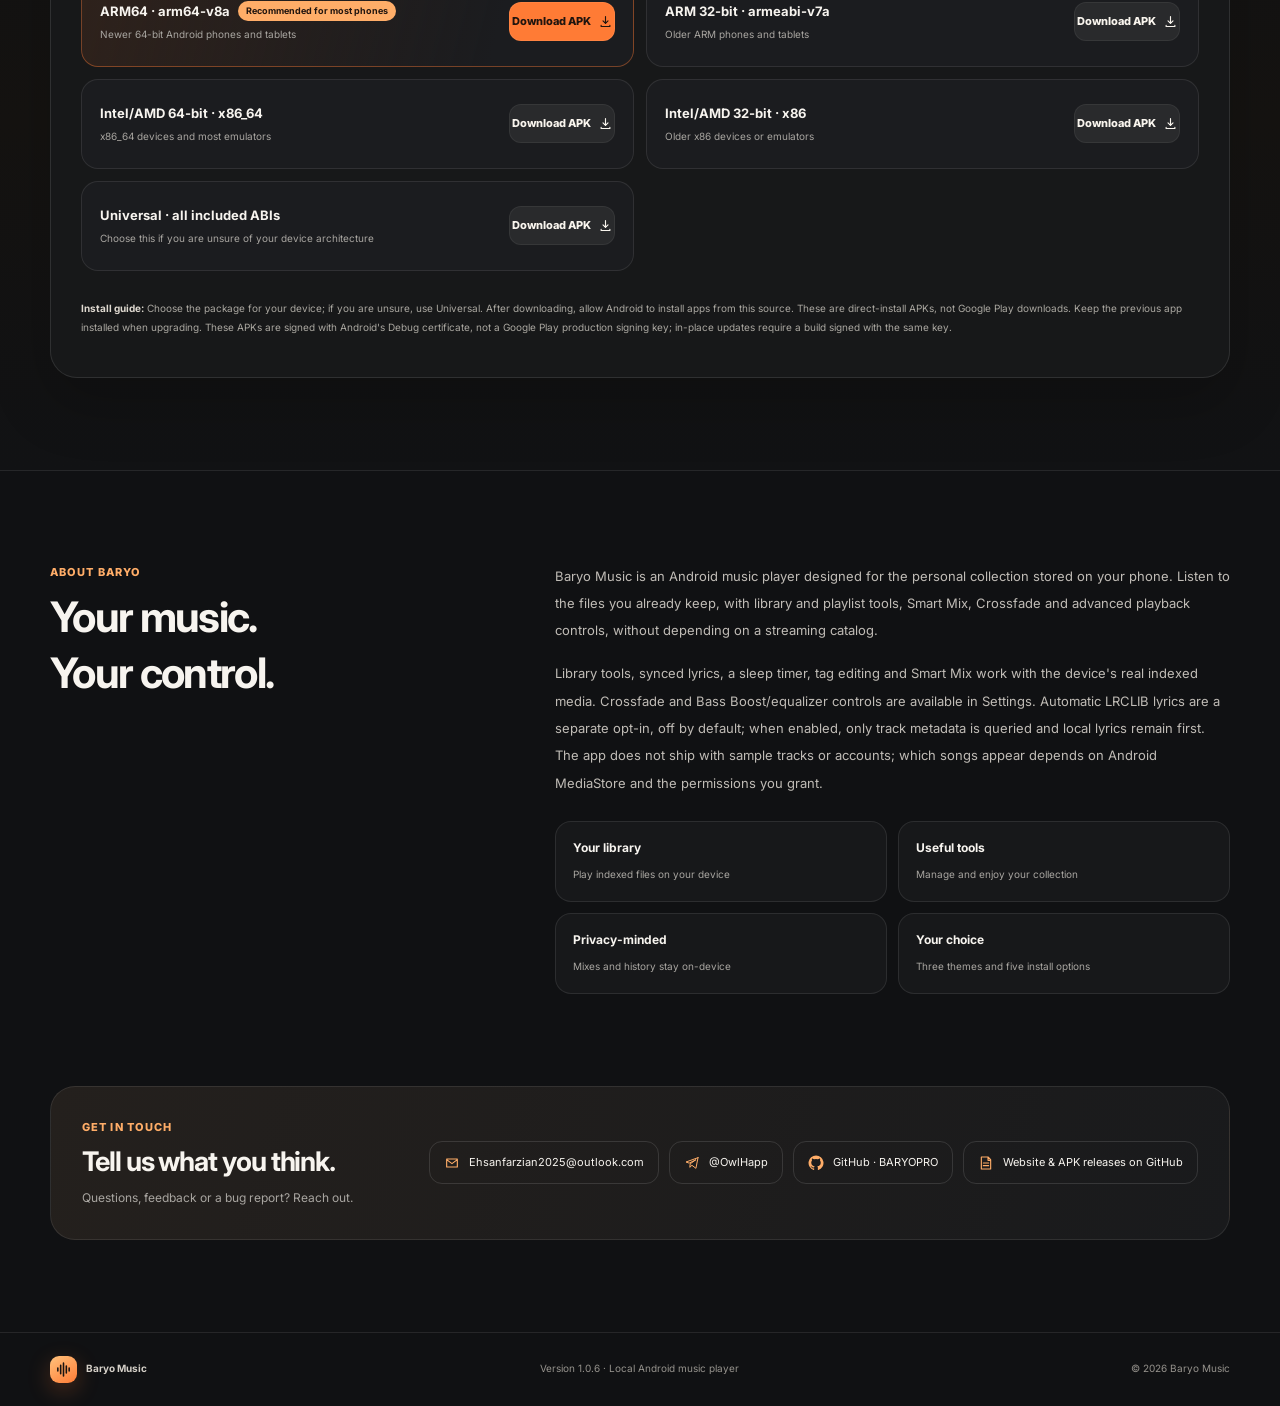
==== commit a355a6ee: "Update Baryo Music public pages for v1.0.6" ====
--- a/docs/en/index.html
+++ b/docs/en/index.html
@@ -5,17 +5,17 @@
   <meta name="viewport" content="width=device-width, initial-scale=1">
   <meta name="theme-color" content="#111214">
   <title>Baryo Music — Offline Android Music Player</title>
-  <meta name="description" content="Baryo Music is an offline-first Android player for your local library, with Smart Mix, synced lyrics, a sleep timer, tag editing, and portable playlists.">
+  <meta name="description" content="Baryo Music is a local-first Android player with optional Crossfade and online lyrics, Bass Boost, an equalizer, Smart Mix and playlist tools.">
   <meta name="keywords" content="Baryo Music, Android music player, offline music player, local music library, Smart Mix, M3U playlists">
   <meta property="og:type" content="website">
   <meta property="og:site_name" content="Baryo Music">
   <meta property="og:title" content="Baryo Music — Your music. Your rhythm.">
-  <meta property="og:description" content="A local-first Android music player for the songs you already own, with practical tools and no required streaming catalog.">
-  <meta property="og:image" content="../media/baryo-music-poster.webp">
+  <meta property="og:description" content="A local-first Android music player with optional Crossfade and LRCLIB lyrics, Bass Boost, an equalizer and no required streaming catalog.">
+  <meta property="og:image" content="https://raw.githubusercontent.com/BARYOPRO/BaryoMusic/main/docs/media/baryo-music-poster.webp">
   <meta name="twitter:card" content="summary_large_image">
   <meta name="twitter:title" content="Baryo Music — Offline Android Music Player">
   <meta name="twitter:description" content="Your library, your controls. Listen locally, with no required streaming catalog.">
-  <meta name="twitter:image" content="../media/baryo-music-poster.webp">
+  <meta name="twitter:image" content="https://raw.githubusercontent.com/BARYOPRO/BaryoMusic/main/docs/media/baryo-music-poster.webp">
   <link rel="icon" href="../favicon.svg" type="image/svg+xml">
   <link rel="preconnect" href="https://fonts.googleapis.com">
   <link rel="preconnect" href="https://fonts.gstatic.com" crossorigin>
@@ -40,12 +40,12 @@
         <div class="hero-copy">
           <div class="eyebrow">OFFLINE ANDROID MUSIC PLAYER</div>
           <h1 id="hero-title">Your music.<br><span>Your rhythm.</span></h1>
-          <p class="hero-lead">Listen to the music already on your phone, with practical controls—from on-device mixes and synced lyrics to an equalizer and portable playlists.</p>
+          <p class="hero-lead">Listen to the music already on your phone, with local mixes, synced lyrics, optional Crossfade and online lyrics, Bass Boost and portable playlists.</p>
           <div class="hero-buttons">
             <a class="button button-primary" href="#downloads"><svg viewBox="0 0 24 24" fill="none" aria-hidden="true"><path d="M12 3v12m0 0 4-4m-4 4-4-4M5 17v3h14v-3" stroke="currentColor" stroke-width="1.8" stroke-linecap="round" stroke-linejoin="round"/></svg>Choose an APK</a>
             <a class="button button-quiet" href="#features">Explore features</a>
           </div>
-          <div class="hero-meta"><span><i class="dot"></i>Version 1.0.5</span><span>Android 8.0+</span><span>Your library, no required streaming</span></div>
+          <div class="hero-meta"><span><i class="dot"></i>Version 1.0.6</span><span>Android 8.0+</span><span>Your library, no required streaming</span></div>
         </div>
       </div>
     </section>
@@ -67,7 +67,10 @@
         <article class="feature-card"><span class="feature-icon"><svg viewBox="0 0 24 24" fill="none"><path d="M4 15V9m4 9V6m4 13V3m4 14V7m4 8v-6" stroke="currentColor" stroke-width="2" stroke-linecap="round"/></svg></span><h3>Offline Smart Mix</h3><p>Fresh Finds, Rediscover and Favorites, built from your local library and playback signals.</p></article>
         <article class="feature-card"><span class="feature-icon"><svg viewBox="0 0 24 24" fill="none"><path d="M5 4h14v16H5zM8 8h8M8 12h8M8 16h5" stroke="currentColor" stroke-width="1.7" stroke-linecap="round"/></svg></span><h3>Synced lyrics</h3><p>Import LRC files, follow timed lines during playback, and tap a line to seek to its timestamp.</p></article>
         <article class="feature-card"><span class="feature-icon"><svg viewBox="0 0 24 24" fill="none"><circle cx="12" cy="12" r="8.5" stroke="currentColor" stroke-width="1.7"/><path d="M12 7v5l3 2" stroke="currentColor" stroke-width="1.7" stroke-linecap="round"/></svg></span><h3>Sleep timer</h3><p>Stop playback after a chosen countdown or when the current track ends.</p></article>
-        <article class="feature-card"><span class="feature-icon"><svg viewBox="0 0 24 24" fill="none"><path d="M4 18V6m4 12V9m4 9V4m4 14v-8m4 8V7" stroke="currentColor" stroke-width="2" stroke-linecap="round"/></svg></span><h3>Device equalizer</h3><p>Playback-session audio effects that use Android's available support on the device.</p></article>
+        <article class="feature-card"><span class="feature-icon"><svg viewBox="0 0 24 24" fill="none"><path d="M4 18V6m4 12V9m4 9V4m4 14v-8m4 8V7" stroke="currentColor" stroke-width="2" stroke-linecap="round"/></svg></span><h3>Bass Boost &amp; equalizer</h3><p>Advanced playback-session audio controls in Settings; available effects depend on Android device support.</p></article>
+        <article class="feature-card"><span class="feature-icon"><svg viewBox="0 0 24 24" fill="none"><path d="M4 7h9a4 4 0 0 1 0 8H9m0 0 3-3m-3 3 3 3M20 7l-3-3m3 3-3 3" stroke="currentColor" stroke-width="1.7" stroke-linecap="round" stroke-linejoin="round"/></svg></span><h3>Crossfade</h3><p>Overlap consecutive tracks with a smooth transition. Optional and disabled by default.</p></article>
+        <article class="feature-card"><span class="feature-icon"><svg viewBox="0 0 24 24" fill="none"><path d="M5 4h14v16H5zM8 8h8M8 12h8M8 16h5" stroke="currentColor" stroke-width="1.7" stroke-linecap="round"/></svg></span><h3>Automatic online lyrics</h3><p>Optional LRCLIB lookup, off by default. Local lyrics take priority; audio is never uploaded.</p></article>
+        <article class="feature-card"><span class="feature-icon"><svg viewBox="0 0 24 24" fill="none"><path d="M4 18V6m4 12V9m4 9V4m4 14v-8m4 8V7" stroke="currentColor" stroke-width="1.8" stroke-linecap="round"/></svg></span><h3>Library scrolling</h3><p>Playback-progress updates avoid unnecessary repeated library work while you browse.</p></article>
         <article class="feature-card"><span class="feature-icon"><svg viewBox="0 0 24 24" fill="none"><path d="M5 5h14v14H5zM8 9h8M8 12h8M8 15h8" stroke="currentColor" stroke-width="1.7" stroke-linecap="round"/></svg></span><h3>M3U playlists</h3><p>Import and export M3U/M3U8 lists, matching entries to files already in your library.</p></article>
         <article class="feature-card"><span class="feature-icon"><svg viewBox="0 0 24 24" fill="none"><path d="M5 7h14M8 4v6m8-6v6M6 13h12v7H6z" stroke="currentColor" stroke-width="1.7" stroke-linecap="round" stroke-linejoin="round"/></svg></span><h3>Tag editor</h3><p>Edit title, artist, album and track number through Android's file-write consent flow.</p></article>
         <article class="feature-card"><span class="feature-icon"><svg viewBox="0 0 24 24" fill="none"><path d="M8 5h11v14H8zM5 8v13h11M11 9h5m-5 4h5m-5 3h3" stroke="currentColor" stroke-width="1.7" stroke-linecap="round" stroke-linejoin="round"/></svg></span><h3>Queue &amp; bulk selection</h3><p>Select multiple tracks to play, queue or add them to a playlist, then manage playback order.</p></article>
@@ -76,7 +79,7 @@
     </section>
 
     <section class="privacy-band shell" aria-label="Privacy and local library">
-      <div class="privacy-panel"><div><h3>Your music stays in your control.</h3><p>The player reads the local audio library indexed by Android. Smart Mix is built on-device; tracks and playback history are not sent to an online service to generate a mix.</p></div><div class="privacy-badge"><svg viewBox="0 0 24 24" fill="none" aria-hidden="true"><path d="M12 3 5 6v5c0 5 3 8 7 10 4-2 7-5 7-10V6l-7-3Z" stroke="currentColor" stroke-width="1.7"/><path d="m9 12 2 2 4-5" stroke="currentColor" stroke-width="1.7" stroke-linecap="round" stroke-linejoin="round"/></svg>Local-first listening</div></div>
+      <div class="privacy-panel"><div><h3>Your music stays in your control.</h3><p>The player reads the local audio library indexed by Android. Smart Mix is built on-device; tracks and playback history are not sent to generate a mix. Online lyrics are optional and off by default. When enabled, LRCLIB receives the track title and artist, plus album and duration when available; audio, file paths and local lyric files are never uploaded, and local lyrics take priority.</p></div><div class="privacy-badge"><svg viewBox="0 0 24 24" fill="none" aria-hidden="true"><path d="M12 3 5 6v5c0 5 3 8 7 10 4-2 7-5 7-10V6l-7-3Z" stroke="currentColor" stroke-width="1.7"/><path d="m9 12 2 2 4-5" stroke="currentColor" stroke-width="1.7" stroke-linecap="round" stroke-linejoin="round"/></svg>Local-first listening</div></div>
     </section>
 
     <section class="section shell" id="screens" aria-labelledby="screens-title" style="padding-top:0">
@@ -90,20 +93,20 @@
 
     <section class="downloads" id="downloads" aria-labelledby="downloads-title">
       <div class="shell"><div class="download-panel">
-        <div class="download-top"><div><div class="section-kicker">DIRECT ANDROID INSTALL</div><h2 id="downloads-title">Get version 1.0.5</h2></div><span class="version-pill"><i class="dot"></i>Android 8.0+ · version 1.0.5</span></div>
+        <div class="download-top"><div><div class="section-kicker">DIRECT ANDROID INSTALL</div><h2 id="downloads-title">Get version 1.0.6</h2></div><span class="version-pill"><i class="dot"></i>Android 8.0+ · version 1.0.6</span></div>
         <div class="download-grid">
-          <article class="download-card featured"><div class="download-info"><strong>ARM64 · arm64-v8a <span class="recommended">Recommended for most phones</span></strong><small>Newer 64-bit Android phones and tablets</small></div><a class="download-action" href="https://github.com/BARYOPRO/BaryoMusic/releases/download/v1.0.5/BaryoMusic-1.0.5-arm64-v8a.apk" download aria-label="Download Baryo Music version 1.0.5 for arm64-v8a">Download APK <svg viewBox="0 0 24 24" fill="none" aria-hidden="true"><path d="M12 4v11m0 0 4-4m-4 4-4-4M5 18v2h14v-2" stroke="currentColor" stroke-width="1.8" stroke-linecap="round" stroke-linejoin="round"/></svg></a></article>
-          <article class="download-card"><div class="download-info"><strong>ARM 32-bit · armeabi-v7a</strong><small>Older ARM phones and tablets</small></div><a class="download-action" href="https://github.com/BARYOPRO/BaryoMusic/releases/download/v1.0.5/BaryoMusic-1.0.5-armeabi-v7a.apk" download aria-label="Download Baryo Music version 1.0.5 for armeabi-v7a">Download APK <svg viewBox="0 0 24 24" fill="none" aria-hidden="true"><path d="M12 4v11m0 0 4-4m-4 4-4-4M5 18v2h14v-2" stroke="currentColor" stroke-width="1.8" stroke-linecap="round" stroke-linejoin="round"/></svg></a></article>
-          <article class="download-card"><div class="download-info"><strong>Intel/AMD 64-bit · x86_64</strong><small>x86_64 devices and most emulators</small></div><a class="download-action" href="https://github.com/BARYOPRO/BaryoMusic/releases/download/v1.0.5/BaryoMusic-1.0.5-x86_64.apk" download aria-label="Download Baryo Music version 1.0.5 for x86_64">Download APK <svg viewBox="0 0 24 24" fill="none" aria-hidden="true"><path d="M12 4v11m0 0 4-4m-4 4-4-4M5 18v2h14v-2" stroke="currentColor" stroke-width="1.8" stroke-linecap="round" stroke-linejoin="round"/></svg></a></article>
-          <article class="download-card"><div class="download-info"><strong>Intel/AMD 32-bit · x86</strong><small>Older x86 devices or emulators</small></div><a class="download-action" href="https://github.com/BARYOPRO/BaryoMusic/releases/download/v1.0.5/BaryoMusic-1.0.5-x86.apk" download aria-label="Download Baryo Music version 1.0.5 for x86">Download APK <svg viewBox="0 0 24 24" fill="none" aria-hidden="true"><path d="M12 4v11m0 0 4-4m-4 4-4-4M5 18v2h14v-2" stroke="currentColor" stroke-width="1.8" stroke-linecap="round" stroke-linejoin="round"/></svg></a></article>
-          <article class="download-card"><div class="download-info"><strong>Universal · all included ABIs</strong><small>Choose this if you are unsure of your device architecture</small></div><a class="download-action" href="https://github.com/BARYOPRO/BaryoMusic/releases/download/v1.0.5/BaryoMusic-1.0.5-universal.apk" download aria-label="Download the universal Baryo Music version 1.0.5 APK">Download APK <svg viewBox="0 0 24 24" fill="none" aria-hidden="true"><path d="M12 4v11m0 0 4-4m-4 4-4-4M5 18v2h14v-2" stroke="currentColor" stroke-width="1.8" stroke-linecap="round" stroke-linejoin="round"/></svg></a></article>
+          <article class="download-card featured"><div class="download-info"><strong>ARM64 · arm64-v8a <span class="recommended">Recommended for most phones</span></strong><small>Newer 64-bit Android phones and tablets</small></div><a class="download-action" href="https://github.com/BARYOPRO/BaryoMusic/releases/download/v1.0.6/BaryoMusic-1.0.6-arm64-v8a.apk" download aria-label="Download Baryo Music version 1.0.6 for arm64-v8a">Download APK <svg viewBox="0 0 24 24" fill="none" aria-hidden="true"><path d="M12 4v11m0 0 4-4m-4 4-4-4M5 18v2h14v-2" stroke="currentColor" stroke-width="1.8" stroke-linecap="round" stroke-linejoin="round"/></svg></a></article>
+          <article class="download-card"><div class="download-info"><strong>ARM 32-bit · armeabi-v7a</strong><small>Older ARM phones and tablets</small></div><a class="download-action" href="https://github.com/BARYOPRO/BaryoMusic/releases/download/v1.0.6/BaryoMusic-1.0.6-armeabi-v7a.apk" download aria-label="Download Baryo Music version 1.0.6 for armeabi-v7a">Download APK <svg viewBox="0 0 24 24" fill="none" aria-hidden="true"><path d="M12 4v11m0 0 4-4m-4 4-4-4M5 18v2h14v-2" stroke="currentColor" stroke-width="1.8" stroke-linecap="round" stroke-linejoin="round"/></svg></a></article>
+          <article class="download-card"><div class="download-info"><strong>Intel/AMD 64-bit · x86_64</strong><small>x86_64 devices and most emulators</small></div><a class="download-action" href="https://github.com/BARYOPRO/BaryoMusic/releases/download/v1.0.6/BaryoMusic-1.0.6-x86_64.apk" download aria-label="Download Baryo Music version 1.0.6 for x86_64">Download APK <svg viewBox="0 0 24 24" fill="none" aria-hidden="true"><path d="M12 4v11m0 0 4-4m-4 4-4-4M5 18v2h14v-2" stroke="currentColor" stroke-width="1.8" stroke-linecap="round" stroke-linejoin="round"/></svg></a></article>
+          <article class="download-card"><div class="download-info"><strong>Intel/AMD 32-bit · x86</strong><small>Older x86 devices or emulators</small></div><a class="download-action" href="https://github.com/BARYOPRO/BaryoMusic/releases/download/v1.0.6/BaryoMusic-1.0.6-x86.apk" download aria-label="Download Baryo Music version 1.0.6 for x86">Download APK <svg viewBox="0 0 24 24" fill="none" aria-hidden="true"><path d="M12 4v11m0 0 4-4m-4 4-4-4M5 18v2h14v-2" stroke="currentColor" stroke-width="1.8" stroke-linecap="round" stroke-linejoin="round"/></svg></a></article>
+          <article class="download-card"><div class="download-info"><strong>Universal · all included ABIs</strong><small>Choose this if you are unsure of your device architecture</small></div><a class="download-action" href="https://github.com/BARYOPRO/BaryoMusic/releases/download/v1.0.6/BaryoMusic-1.0.6-universal.apk" download aria-label="Download the universal Baryo Music version 1.0.6 APK">Download APK <svg viewBox="0 0 24 24" fill="none" aria-hidden="true"><path d="M12 4v11m0 0 4-4m-4 4-4-4M5 18v2h14v-2" stroke="currentColor" stroke-width="1.8" stroke-linecap="round" stroke-linejoin="round"/></svg></a></article>
         </div>
         <p class="download-note"><strong>Install guide:</strong> Choose the package for your device; if you are unsure, use Universal. After downloading, allow Android to install apps from this source. These are direct-install APKs, not Google Play downloads. Keep the previous app installed when upgrading. These APKs are signed with Android's Debug certificate, not a Google Play production signing key; in-place updates require a build signed with the same key.</p>
       </div></div>
     </section>
 
     <section class="section shell" id="about" aria-labelledby="about-title">
-      <div class="about-grid"><div class="about-title"><div class="section-kicker">ABOUT BARYO</div><h2 id="about-title">Your music.<br>Your control.</h2></div><div class="about-copy"><p>Baryo Music is an Android music player designed for the personal collection stored on your phone. The idea is simple: listen to files you already keep, with useful player and library tools, without depending on a streaming catalog.</p><p>From library and playlist management to synced lyrics, a sleep timer, tag editing and Smart Mix, features work with the device's real indexed media. The app does not ship with sample tracks or accounts; which songs appear depends on Android MediaStore and the permissions you grant.</p><div class="about-values"><div class="value"><strong>Your library</strong><span>Play indexed files on your device</span></div><div class="value"><strong>Useful tools</strong><span>Manage and enjoy your collection</span></div><div class="value"><strong>Privacy-minded</strong><span>Mixes and history stay on-device</span></div><div class="value"><strong>Your choice</strong><span>Three themes and five install options</span></div></div></div></div>
+      <div class="about-grid"><div class="about-title"><div class="section-kicker">ABOUT BARYO</div><h2 id="about-title">Your music.<br>Your control.</h2></div><div class="about-copy"><p>Baryo Music is an Android music player designed for the personal collection stored on your phone. Listen to the files you already keep, with library and playlist tools, Smart Mix, Crossfade and advanced playback controls, without depending on a streaming catalog.</p><p>Library tools, synced lyrics, a sleep timer, tag editing and Smart Mix work with the device's real indexed media. Crossfade and Bass Boost/equalizer controls are available in Settings. Automatic LRCLIB lyrics are a separate opt-in, off by default; when enabled, only track metadata is queried and local lyrics remain first. The app does not ship with sample tracks or accounts; which songs appear depends on Android MediaStore and the permissions you grant.</p><div class="about-values"><div class="value"><strong>Your library</strong><span>Play indexed files on your device</span></div><div class="value"><strong>Useful tools</strong><span>Manage and enjoy your collection</span></div><div class="value"><strong>Privacy-minded</strong><span>Mixes and history stay on-device</span></div><div class="value"><strong>Your choice</strong><span>Three themes and five install options</span></div></div></div></div>
     </section>
 
     <section class="contact-section shell" id="contact" aria-labelledby="contact-title">
@@ -115,7 +118,7 @@
     </section>
   </main>
 
-  <footer><div class="footer-inner shell"><a class="footer-brand" href="#top"><span class="brand-mark" aria-hidden="true"><svg viewBox="0 0 24 24" fill="none"><path d="M4 10v4M8 6v12M12 3v18M16 7v10M20 10v4" stroke="currentColor" stroke-width="2.2" stroke-linecap="round"/></svg></span>Baryo Music</a><span>Version 1.0.5 · Local Android music player</span><span>© 2026 Baryo Music</span></div></footer>
-  <a class="button button-primary mobile-cta" href="#downloads">Get version 1.0.5</a>
+  <footer><div class="footer-inner shell"><a class="footer-brand" href="#top"><span class="brand-mark" aria-hidden="true"><svg viewBox="0 0 24 24" fill="none"><path d="M4 10v4M8 6v12M12 3v18M16 7v10M20 10v4" stroke="currentColor" stroke-width="2.2" stroke-linecap="round"/></svg></span>Baryo Music</a><span>Version 1.0.6 · Local Android music player</span><span>© 2026 Baryo Music</span></div></footer>
+  <a class="button button-primary mobile-cta" href="#downloads">Get version 1.0.6</a>
 </body>
 </html>
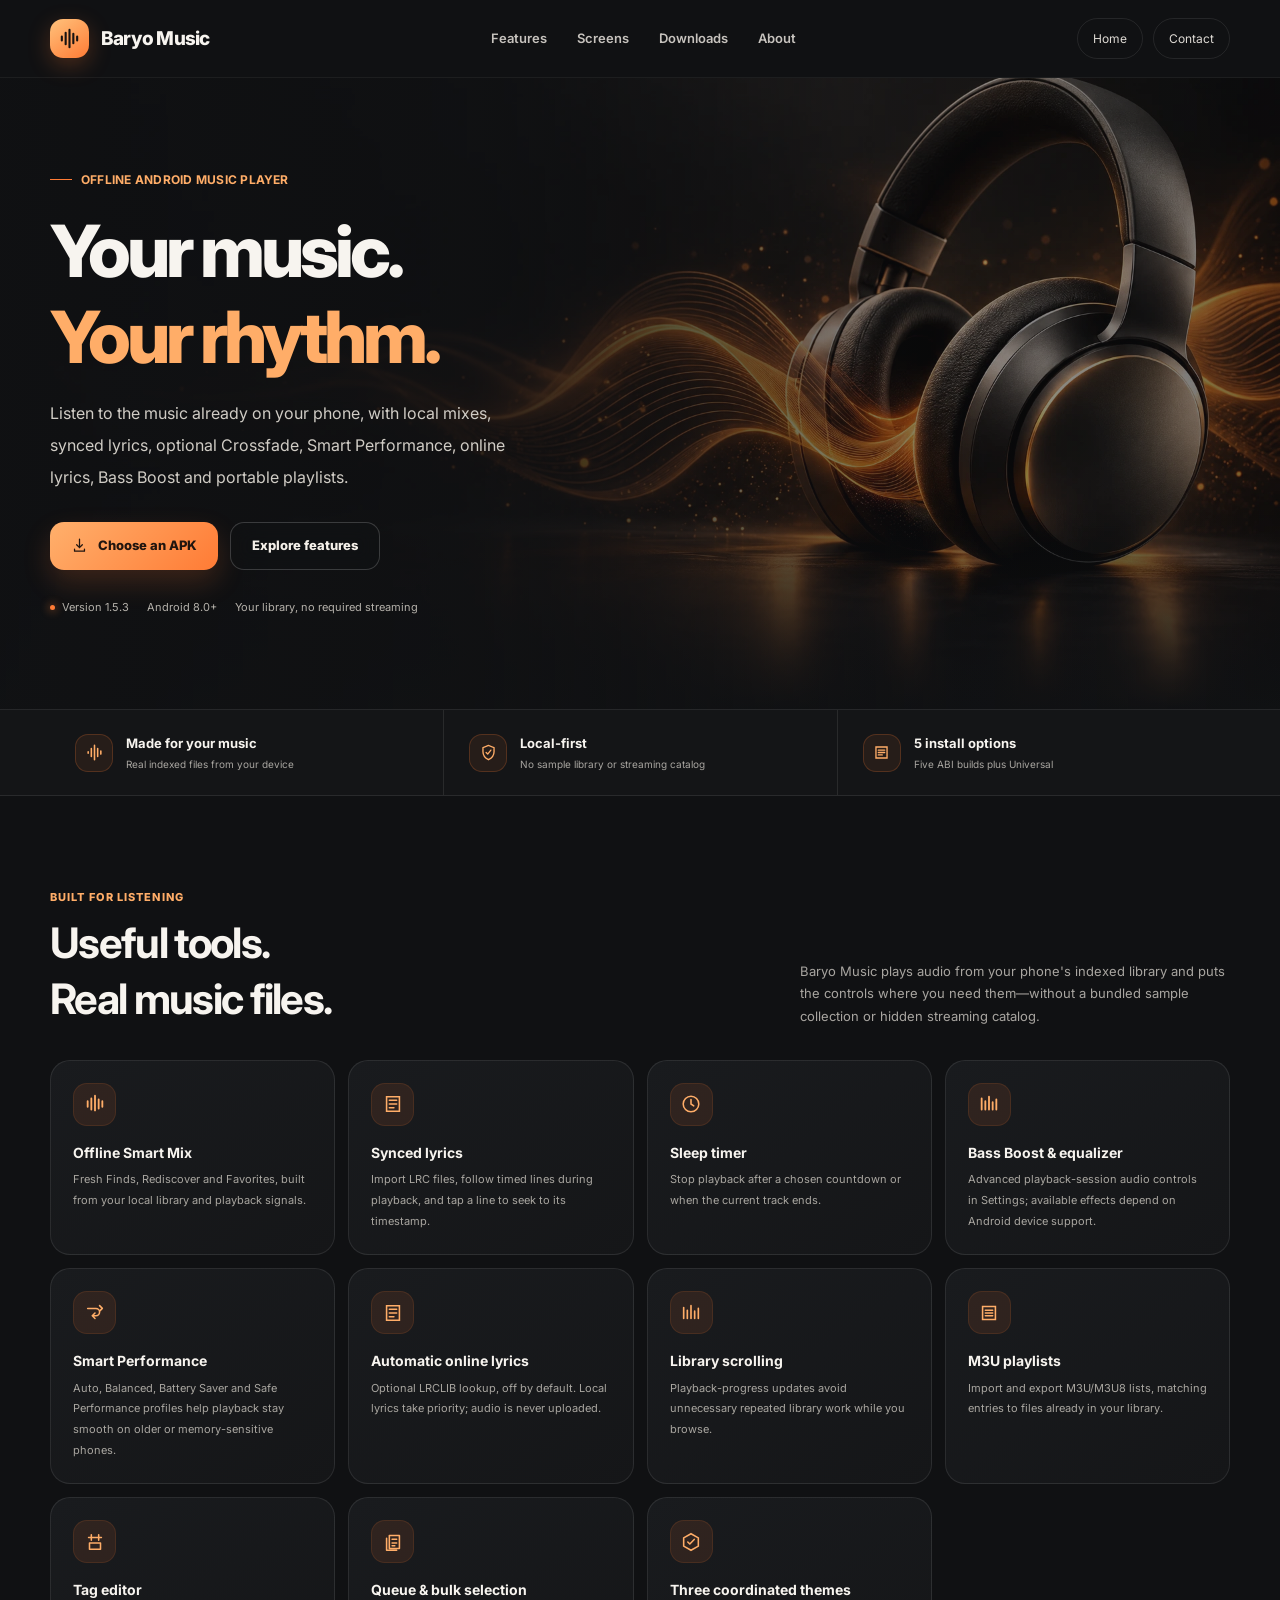
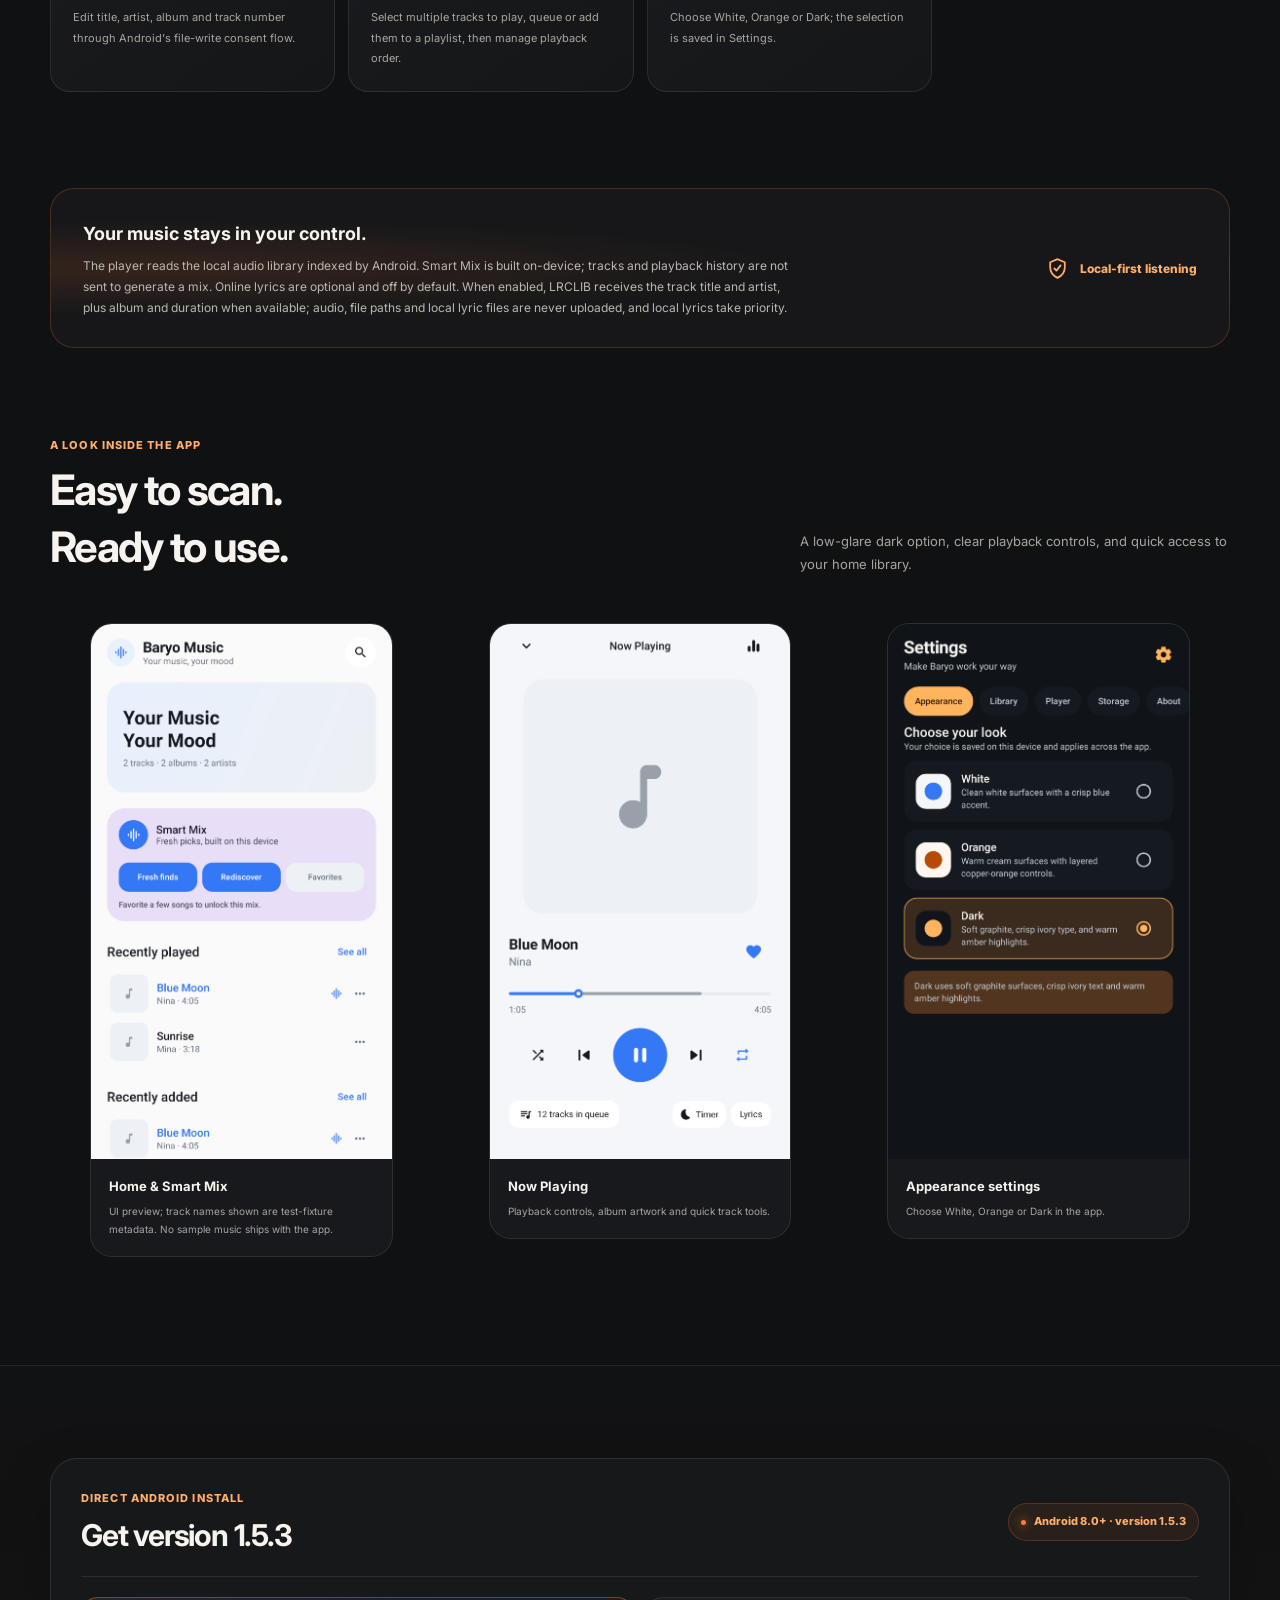
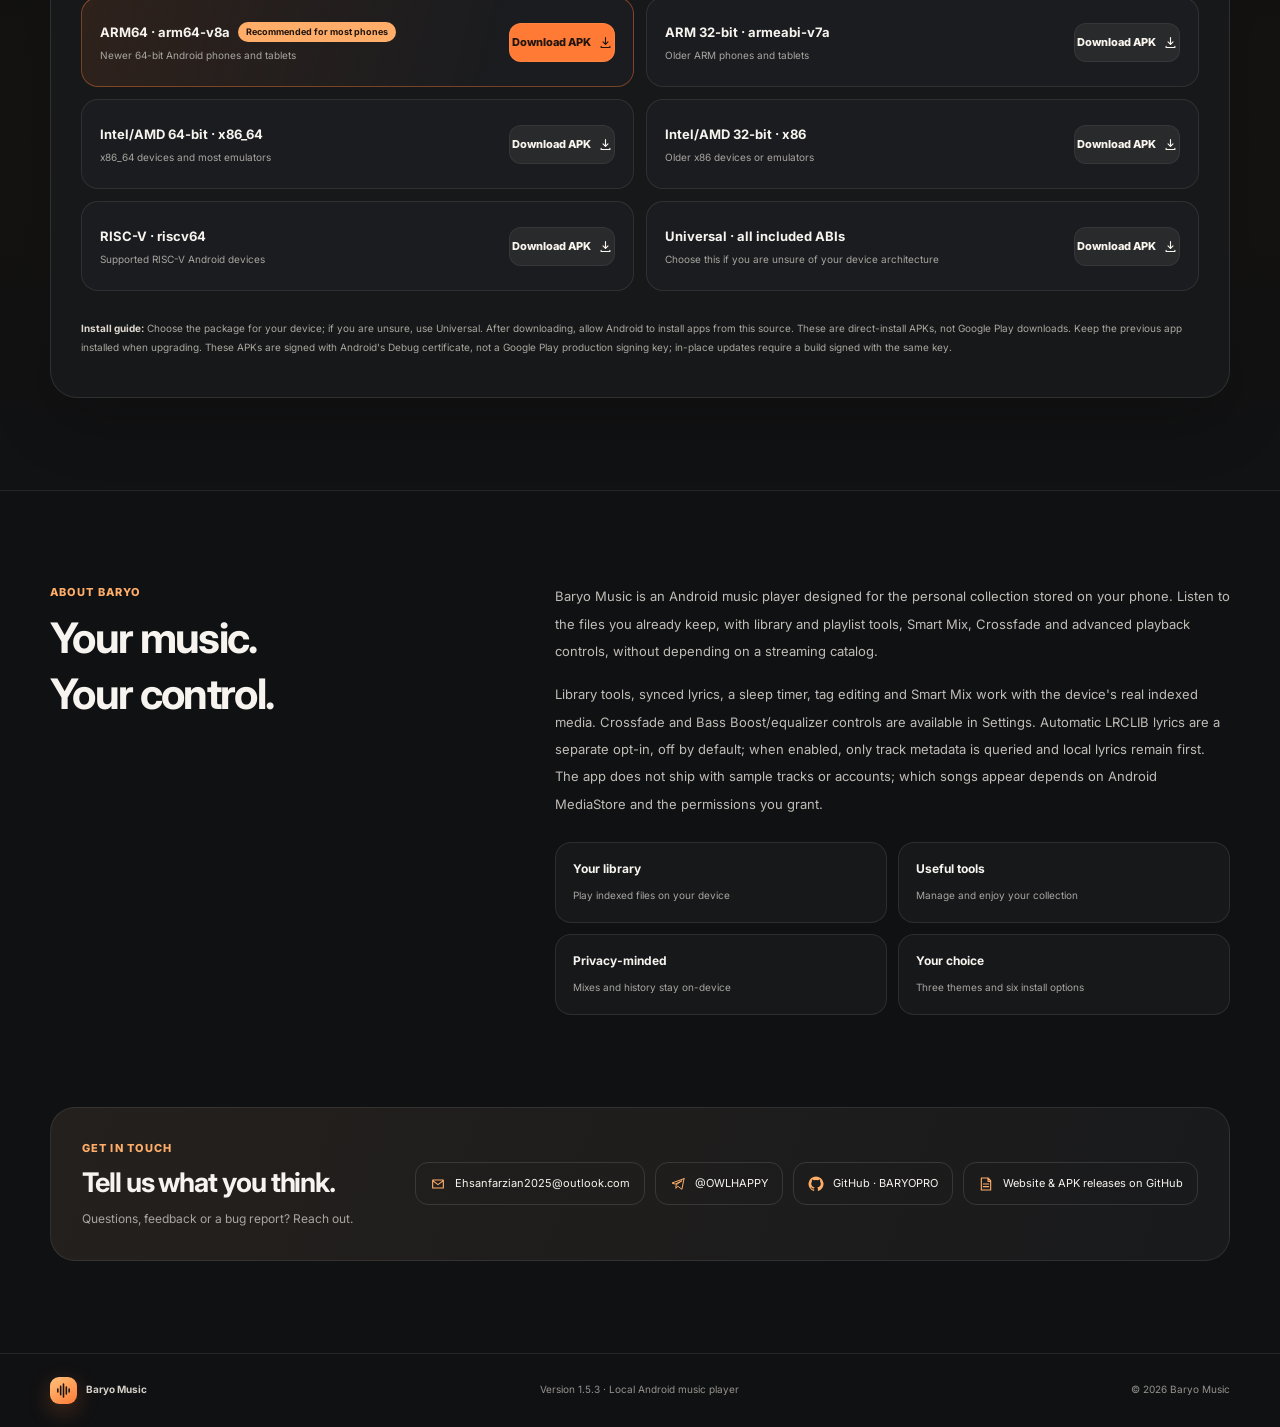
==== commit 19f7433c: "Update public site for Baryo Music 1.5.3" ====
--- a/docs/en/index.html
+++ b/docs/en/index.html
@@ -40,12 +40,12 @@
         <div class="hero-copy">
           <div class="eyebrow">OFFLINE ANDROID MUSIC PLAYER</div>
           <h1 id="hero-title">Your music.<br><span>Your rhythm.</span></h1>
-          <p class="hero-lead">Listen to the music already on your phone, with local mixes, synced lyrics, optional Crossfade and online lyrics, Bass Boost and portable playlists.</p>
+          <p class="hero-lead">Listen to the music already on your phone, with local mixes, synced lyrics, optional Crossfade, Smart Performance, online lyrics, Bass Boost and portable playlists.</p>
           <div class="hero-buttons">
             <a class="button button-primary" href="#downloads"><svg viewBox="0 0 24 24" fill="none" aria-hidden="true"><path d="M12 3v12m0 0 4-4m-4 4-4-4M5 17v3h14v-3" stroke="currentColor" stroke-width="1.8" stroke-linecap="round" stroke-linejoin="round"/></svg>Choose an APK</a>
             <a class="button button-quiet" href="#features">Explore features</a>
           </div>
-          <div class="hero-meta"><span><i class="dot"></i>Version 1.0.6</span><span>Android 8.0+</span><span>Your library, no required streaming</span></div>
+          <div class="hero-meta"><span><i class="dot"></i>Version 1.5.3</span><span>Android 8.0+</span><span>Your library, no required streaming</span></div>
         </div>
       </div>
     </section>
@@ -54,7 +54,7 @@
       <div class="quick-grid shell">
         <div class="quick-item"><span class="quick-icon"><svg viewBox="0 0 24 24" fill="none"><path d="M4 11v2m4-6v10m4-14v18m4-14v10m4-7v4" stroke="currentColor" stroke-width="2" stroke-linecap="round"/></svg></span><div><strong>Made for your music</strong><small>Real indexed files from your device</small></div></div>
         <div class="quick-item"><span class="quick-icon"><svg viewBox="0 0 24 24" fill="none"><path d="M12 3 5 6v5c0 5 3 8 7 10 4-2 7-5 7-10V6l-7-3Z" stroke="currentColor" stroke-width="1.7"/><path d="m9 12 2 2 4-5" stroke="currentColor" stroke-width="1.7" stroke-linecap="round" stroke-linejoin="round"/></svg></span><div><strong>Local-first</strong><small>No sample library or streaming catalog</small></div></div>
-        <div class="quick-item"><span class="quick-icon"><svg viewBox="0 0 24 24" fill="none"><path d="M5 5h14v14H5zM8 9h8M8 12h8M8 15h5" stroke="currentColor" stroke-width="1.7" stroke-linecap="round"/></svg></span><div><strong>5 install options</strong><small>Four ABI builds plus Universal</small></div></div>
+        <div class="quick-item"><span class="quick-icon"><svg viewBox="0 0 24 24" fill="none"><path d="M5 5h14v14H5zM8 9h8M8 12h8M8 15h5" stroke="currentColor" stroke-width="1.7" stroke-linecap="round"/></svg></span><div><strong>5 install options</strong><small>Five ABI builds plus Universal</small></div></div>
       </div>
     </div>
 
@@ -68,7 +68,7 @@
         <article class="feature-card"><span class="feature-icon"><svg viewBox="0 0 24 24" fill="none"><path d="M5 4h14v16H5zM8 8h8M8 12h8M8 16h5" stroke="currentColor" stroke-width="1.7" stroke-linecap="round"/></svg></span><h3>Synced lyrics</h3><p>Import LRC files, follow timed lines during playback, and tap a line to seek to its timestamp.</p></article>
         <article class="feature-card"><span class="feature-icon"><svg viewBox="0 0 24 24" fill="none"><circle cx="12" cy="12" r="8.5" stroke="currentColor" stroke-width="1.7"/><path d="M12 7v5l3 2" stroke="currentColor" stroke-width="1.7" stroke-linecap="round"/></svg></span><h3>Sleep timer</h3><p>Stop playback after a chosen countdown or when the current track ends.</p></article>
         <article class="feature-card"><span class="feature-icon"><svg viewBox="0 0 24 24" fill="none"><path d="M4 18V6m4 12V9m4 9V4m4 14v-8m4 8V7" stroke="currentColor" stroke-width="2" stroke-linecap="round"/></svg></span><h3>Bass Boost &amp; equalizer</h3><p>Advanced playback-session audio controls in Settings; available effects depend on Android device support.</p></article>
-        <article class="feature-card"><span class="feature-icon"><svg viewBox="0 0 24 24" fill="none"><path d="M4 7h9a4 4 0 0 1 0 8H9m0 0 3-3m-3 3 3 3M20 7l-3-3m3 3-3 3" stroke="currentColor" stroke-width="1.7" stroke-linecap="round" stroke-linejoin="round"/></svg></span><h3>Crossfade</h3><p>Overlap consecutive tracks with a smooth transition. Optional and disabled by default.</p></article>
+        <article class="feature-card"><span class="feature-icon"><svg viewBox="0 0 24 24" fill="none"><path d="M4 7h9a4 4 0 0 1 0 8H9m0 0 3-3m-3 3 3 3M20 7l-3-3m3 3-3 3" stroke="currentColor" stroke-width="1.7" stroke-linecap="round" stroke-linejoin="round"/></svg></span><h3>Smart Performance</h3><p>Auto, Balanced, Battery Saver and Safe Performance profiles help playback stay smooth on older or memory-sensitive phones.</p></article>
         <article class="feature-card"><span class="feature-icon"><svg viewBox="0 0 24 24" fill="none"><path d="M5 4h14v16H5zM8 8h8M8 12h8M8 16h5" stroke="currentColor" stroke-width="1.7" stroke-linecap="round"/></svg></span><h3>Automatic online lyrics</h3><p>Optional LRCLIB lookup, off by default. Local lyrics take priority; audio is never uploaded.</p></article>
         <article class="feature-card"><span class="feature-icon"><svg viewBox="0 0 24 24" fill="none"><path d="M4 18V6m4 12V9m4 9V4m4 14v-8m4 8V7" stroke="currentColor" stroke-width="1.8" stroke-linecap="round"/></svg></span><h3>Library scrolling</h3><p>Playback-progress updates avoid unnecessary repeated library work while you browse.</p></article>
         <article class="feature-card"><span class="feature-icon"><svg viewBox="0 0 24 24" fill="none"><path d="M5 5h14v14H5zM8 9h8M8 12h8M8 15h8" stroke="currentColor" stroke-width="1.7" stroke-linecap="round"/></svg></span><h3>M3U playlists</h3><p>Import and export M3U/M3U8 lists, matching entries to files already in your library.</p></article>
@@ -93,32 +93,33 @@
 
     <section class="downloads" id="downloads" aria-labelledby="downloads-title">
       <div class="shell"><div class="download-panel">
-        <div class="download-top"><div><div class="section-kicker">DIRECT ANDROID INSTALL</div><h2 id="downloads-title">Get version 1.0.6</h2></div><span class="version-pill"><i class="dot"></i>Android 8.0+ · version 1.0.6</span></div>
+        <div class="download-top"><div><div class="section-kicker">DIRECT ANDROID INSTALL</div><h2 id="downloads-title">Get version 1.5.3</h2></div><span class="version-pill"><i class="dot"></i>Android 8.0+ · version 1.5.3</span></div>
         <div class="download-grid">
-          <article class="download-card featured"><div class="download-info"><strong>ARM64 · arm64-v8a <span class="recommended">Recommended for most phones</span></strong><small>Newer 64-bit Android phones and tablets</small></div><a class="download-action" href="https://github.com/BARYOPRO/BaryoMusic/releases/download/v1.0.6/BaryoMusic-1.0.6-arm64-v8a.apk" download aria-label="Download Baryo Music version 1.0.6 for arm64-v8a">Download APK <svg viewBox="0 0 24 24" fill="none" aria-hidden="true"><path d="M12 4v11m0 0 4-4m-4 4-4-4M5 18v2h14v-2" stroke="currentColor" stroke-width="1.8" stroke-linecap="round" stroke-linejoin="round"/></svg></a></article>
-          <article class="download-card"><div class="download-info"><strong>ARM 32-bit · armeabi-v7a</strong><small>Older ARM phones and tablets</small></div><a class="download-action" href="https://github.com/BARYOPRO/BaryoMusic/releases/download/v1.0.6/BaryoMusic-1.0.6-armeabi-v7a.apk" download aria-label="Download Baryo Music version 1.0.6 for armeabi-v7a">Download APK <svg viewBox="0 0 24 24" fill="none" aria-hidden="true"><path d="M12 4v11m0 0 4-4m-4 4-4-4M5 18v2h14v-2" stroke="currentColor" stroke-width="1.8" stroke-linecap="round" stroke-linejoin="round"/></svg></a></article>
-          <article class="download-card"><div class="download-info"><strong>Intel/AMD 64-bit · x86_64</strong><small>x86_64 devices and most emulators</small></div><a class="download-action" href="https://github.com/BARYOPRO/BaryoMusic/releases/download/v1.0.6/BaryoMusic-1.0.6-x86_64.apk" download aria-label="Download Baryo Music version 1.0.6 for x86_64">Download APK <svg viewBox="0 0 24 24" fill="none" aria-hidden="true"><path d="M12 4v11m0 0 4-4m-4 4-4-4M5 18v2h14v-2" stroke="currentColor" stroke-width="1.8" stroke-linecap="round" stroke-linejoin="round"/></svg></a></article>
-          <article class="download-card"><div class="download-info"><strong>Intel/AMD 32-bit · x86</strong><small>Older x86 devices or emulators</small></div><a class="download-action" href="https://github.com/BARYOPRO/BaryoMusic/releases/download/v1.0.6/BaryoMusic-1.0.6-x86.apk" download aria-label="Download Baryo Music version 1.0.6 for x86">Download APK <svg viewBox="0 0 24 24" fill="none" aria-hidden="true"><path d="M12 4v11m0 0 4-4m-4 4-4-4M5 18v2h14v-2" stroke="currentColor" stroke-width="1.8" stroke-linecap="round" stroke-linejoin="round"/></svg></a></article>
-          <article class="download-card"><div class="download-info"><strong>Universal · all included ABIs</strong><small>Choose this if you are unsure of your device architecture</small></div><a class="download-action" href="https://github.com/BARYOPRO/BaryoMusic/releases/download/v1.0.6/BaryoMusic-1.0.6-universal.apk" download aria-label="Download the universal Baryo Music version 1.0.6 APK">Download APK <svg viewBox="0 0 24 24" fill="none" aria-hidden="true"><path d="M12 4v11m0 0 4-4m-4 4-4-4M5 18v2h14v-2" stroke="currentColor" stroke-width="1.8" stroke-linecap="round" stroke-linejoin="round"/></svg></a></article>
+          <article class="download-card featured"><div class="download-info"><strong>ARM64 · arm64-v8a <span class="recommended">Recommended for most phones</span></strong><small>Newer 64-bit Android phones and tablets</small></div><a class="download-action" href="https://github.com/BARYOPRO/BaryoMusic/releases/download/v1.5.3/BaryoMusic-1.5.3-arm64-v8a-release.apk" download aria-label="Download Baryo Music version 1.5.3 for arm64-v8a">Download APK <svg viewBox="0 0 24 24" fill="none" aria-hidden="true"><path d="M12 4v11m0 0 4-4m-4 4-4-4M5 18v2h14v-2" stroke="currentColor" stroke-width="1.8" stroke-linecap="round" stroke-linejoin="round"/></svg></a></article>
+          <article class="download-card"><div class="download-info"><strong>ARM 32-bit · armeabi-v7a</strong><small>Older ARM phones and tablets</small></div><a class="download-action" href="https://github.com/BARYOPRO/BaryoMusic/releases/download/v1.5.3/BaryoMusic-1.5.3-armeabi-v7a-release.apk" download aria-label="Download Baryo Music version 1.5.3 for armeabi-v7a">Download APK <svg viewBox="0 0 24 24" fill="none" aria-hidden="true"><path d="M12 4v11m0 0 4-4m-4 4-4-4M5 18v2h14v-2" stroke="currentColor" stroke-width="1.8" stroke-linecap="round" stroke-linejoin="round"/></svg></a></article>
+          <article class="download-card"><div class="download-info"><strong>Intel/AMD 64-bit · x86_64</strong><small>x86_64 devices and most emulators</small></div><a class="download-action" href="https://github.com/BARYOPRO/BaryoMusic/releases/download/v1.5.3/BaryoMusic-1.5.3-x86_64-release.apk" download aria-label="Download Baryo Music version 1.5.3 for x86_64">Download APK <svg viewBox="0 0 24 24" fill="none" aria-hidden="true"><path d="M12 4v11m0 0 4-4m-4 4-4-4M5 18v2h14v-2" stroke="currentColor" stroke-width="1.8" stroke-linecap="round" stroke-linejoin="round"/></svg></a></article>
+          <article class="download-card"><div class="download-info"><strong>Intel/AMD 32-bit · x86</strong><small>Older x86 devices or emulators</small></div><a class="download-action" href="https://github.com/BARYOPRO/BaryoMusic/releases/download/v1.5.3/BaryoMusic-1.5.3-x86-release.apk" download aria-label="Download Baryo Music version 1.5.3 for x86">Download APK <svg viewBox="0 0 24 24" fill="none" aria-hidden="true"><path d="M12 4v11m0 0 4-4m-4 4-4-4M5 18v2h14v-2" stroke="currentColor" stroke-width="1.8" stroke-linecap="round" stroke-linejoin="round"/></svg></a></article>
+          <article class="download-card"><div class="download-info"><strong>RISC-V · riscv64</strong><small>Supported RISC-V Android devices</small></div><a class="download-action" href="https://github.com/BARYOPRO/BaryoMusic/releases/download/v1.5.3/BaryoMusic-1.5.3-riscv64-release.apk" download aria-label="Download Baryo Music version 1.5.3 for riscv64">Download APK <svg viewBox="0 0 24 24" fill="none" aria-hidden="true"><path d="M12 4v11m0 0 4-4m-4 4-4-4M5 18v2h14v-2" stroke="currentColor" stroke-width="1.8" stroke-linecap="round" stroke-linejoin="round"/></svg></a></article>
+          <article class="download-card"><div class="download-info"><strong>Universal · all included ABIs</strong><small>Choose this if you are unsure of your device architecture</small></div><a class="download-action" href="https://github.com/BARYOPRO/BaryoMusic/releases/download/v1.5.3/BaryoMusic-1.5.3-universal-release.apk" download aria-label="Download the universal Baryo Music version 1.5.3 APK">Download APK <svg viewBox="0 0 24 24" fill="none" aria-hidden="true"><path d="M12 4v11m0 0 4-4m-4 4-4-4M5 18v2h14v-2" stroke="currentColor" stroke-width="1.8" stroke-linecap="round" stroke-linejoin="round"/></svg></a></article>
         </div>
         <p class="download-note"><strong>Install guide:</strong> Choose the package for your device; if you are unsure, use Universal. After downloading, allow Android to install apps from this source. These are direct-install APKs, not Google Play downloads. Keep the previous app installed when upgrading. These APKs are signed with Android's Debug certificate, not a Google Play production signing key; in-place updates require a build signed with the same key.</p>
       </div></div>
     </section>
 
     <section class="section shell" id="about" aria-labelledby="about-title">
-      <div class="about-grid"><div class="about-title"><div class="section-kicker">ABOUT BARYO</div><h2 id="about-title">Your music.<br>Your control.</h2></div><div class="about-copy"><p>Baryo Music is an Android music player designed for the personal collection stored on your phone. Listen to the files you already keep, with library and playlist tools, Smart Mix, Crossfade and advanced playback controls, without depending on a streaming catalog.</p><p>Library tools, synced lyrics, a sleep timer, tag editing and Smart Mix work with the device's real indexed media. Crossfade and Bass Boost/equalizer controls are available in Settings. Automatic LRCLIB lyrics are a separate opt-in, off by default; when enabled, only track metadata is queried and local lyrics remain first. The app does not ship with sample tracks or accounts; which songs appear depends on Android MediaStore and the permissions you grant.</p><div class="about-values"><div class="value"><strong>Your library</strong><span>Play indexed files on your device</span></div><div class="value"><strong>Useful tools</strong><span>Manage and enjoy your collection</span></div><div class="value"><strong>Privacy-minded</strong><span>Mixes and history stay on-device</span></div><div class="value"><strong>Your choice</strong><span>Three themes and five install options</span></div></div></div></div>
+      <div class="about-grid"><div class="about-title"><div class="section-kicker">ABOUT BARYO</div><h2 id="about-title">Your music.<br>Your control.</h2></div><div class="about-copy"><p>Baryo Music is an Android music player designed for the personal collection stored on your phone. Listen to the files you already keep, with library and playlist tools, Smart Mix, Crossfade and advanced playback controls, without depending on a streaming catalog.</p><p>Library tools, synced lyrics, a sleep timer, tag editing and Smart Mix work with the device's real indexed media. Crossfade and Bass Boost/equalizer controls are available in Settings. Automatic LRCLIB lyrics are a separate opt-in, off by default; when enabled, only track metadata is queried and local lyrics remain first. The app does not ship with sample tracks or accounts; which songs appear depends on Android MediaStore and the permissions you grant.</p><div class="about-values"><div class="value"><strong>Your library</strong><span>Play indexed files on your device</span></div><div class="value"><strong>Useful tools</strong><span>Manage and enjoy your collection</span></div><div class="value"><strong>Privacy-minded</strong><span>Mixes and history stay on-device</span></div><div class="value"><strong>Your choice</strong><span>Three themes and six install options</span></div></div></div></div>
     </section>
 
     <section class="contact-section shell" id="contact" aria-labelledby="contact-title">
       <div class="contact-box"><div><div class="section-kicker">GET IN TOUCH</div><h2 id="contact-title">Tell us what you think.</h2><p>Questions, feedback or a bug report? Reach out.</p></div><div class="contact-links">
         <a class="contact-link" href="mailto:Ehsanfarzian2025@outlook.com" aria-label="Email Ehsanfarzian2025@outlook.com"><svg viewBox="0 0 24 24" fill="none" aria-hidden="true"><path d="M4 6h16v12H4zM4 7l8 6 8-6" stroke="currentColor" stroke-width="1.7" stroke-linecap="round" stroke-linejoin="round"/></svg>Ehsanfarzian2025@outlook.com</a>
-        <a class="contact-link" href="https://t.me/OwlHapp" target="_blank" rel="noopener noreferrer" aria-label="Contact OwlHapp on Telegram"><svg viewBox="0 0 24 24" fill="none" aria-hidden="true"><path d="m21 4-3.1 16-6-4.6-3.2 3.1.6-5.3L18 7l-10.3 5.2L3 10.5 21 4Z" stroke="currentColor" stroke-width="1.5" stroke-linecap="round" stroke-linejoin="round"/></svg>@OwlHapp</a>
+        <a class="contact-link" href="https://t.me/OWLHAPPY" target="_blank" rel="noopener noreferrer" aria-label="Contact OWLHAPPY on Telegram"><svg viewBox="0 0 24 24" fill="none" aria-hidden="true"><path d="m21 4-3.1 16-6-4.6-3.2 3.1.6-5.3L18 7l-10.3 5.2L3 10.5 21 4Z" stroke="currentColor" stroke-width="1.5" stroke-linecap="round" stroke-linejoin="round"/></svg>@OWLHAPPY</a>
         <a class="contact-link" href="https://github.com/BARYOPRO" target="_blank" rel="noopener noreferrer" aria-label="BARYOPRO GitHub profile"><svg viewBox="0 0 24 24" fill="none" aria-hidden="true"><path d="M12 .8a11.2 11.2 0 0 0-3.54 21.83c.56.1.77-.25.77-.54v-2.08c-3.12.67-3.78-1.33-3.78-1.33-.51-1.3-1.24-1.66-1.24-1.66-1.02-.7.07-.69.07-.69 1.12.08 1.71 1.15 1.71 1.15 1 1.7 2.62 1.22 3.26.93.1-.72.39-1.22.71-1.5-2.49-.28-5.1-1.25-5.1-5.55 0-1.23.44-2.23 1.15-3.01-.11-.28-.5-1.42.11-2.96 0 0 .94-.3 3.08 1.17a10.7 10.7 0 0 1 5.6 0c2.14-1.47 3.08-1.17 3.08-1.17.62 1.54.23 2.68.12 2.96.72.78 1.15 1.78 1.15 3.01 0 4.31-2.62 5.27-5.12 5.55.4.34.77 1.04.77 2.09v3.1c0 .3.2.65.77.54A11.2 11.2 0 0 0 12 .8Z" fill="currentColor"/></svg>GitHub · BARYOPRO</a><a class="contact-link" href="https://github.com/BARYOPRO/BaryoMusic" target="_blank" rel="noopener noreferrer" aria-label="Baryo Music website and APK releases on GitHub"><svg viewBox="0 0 24 24" fill="none" aria-hidden="true"><path d="M5 3h10l4 4v14H5zM15 3v5h4M8 12h8M8 16h8" stroke="currentColor" stroke-width="1.7" stroke-linecap="round" stroke-linejoin="round"/></svg>Website &amp; APK releases on GitHub</a>
       </div></div>
     </section>
   </main>
 
-  <footer><div class="footer-inner shell"><a class="footer-brand" href="#top"><span class="brand-mark" aria-hidden="true"><svg viewBox="0 0 24 24" fill="none"><path d="M4 10v4M8 6v12M12 3v18M16 7v10M20 10v4" stroke="currentColor" stroke-width="2.2" stroke-linecap="round"/></svg></span>Baryo Music</a><span>Version 1.0.6 · Local Android music player</span><span>© 2026 Baryo Music</span></div></footer>
-  <a class="button button-primary mobile-cta" href="#downloads">Get version 1.0.6</a>
+  <footer><div class="footer-inner shell"><a class="footer-brand" href="#top"><span class="brand-mark" aria-hidden="true"><svg viewBox="0 0 24 24" fill="none"><path d="M4 10v4M8 6v12M12 3v18M16 7v10M20 10v4" stroke="currentColor" stroke-width="2.2" stroke-linecap="round"/></svg></span>Baryo Music</a><span>Version 1.5.3 · Local Android music player</span><span>© 2026 Baryo Music</span></div></footer>
+  <a class="button button-primary mobile-cta" href="#downloads">Get version 1.5.3</a>
 </body>
 </html>
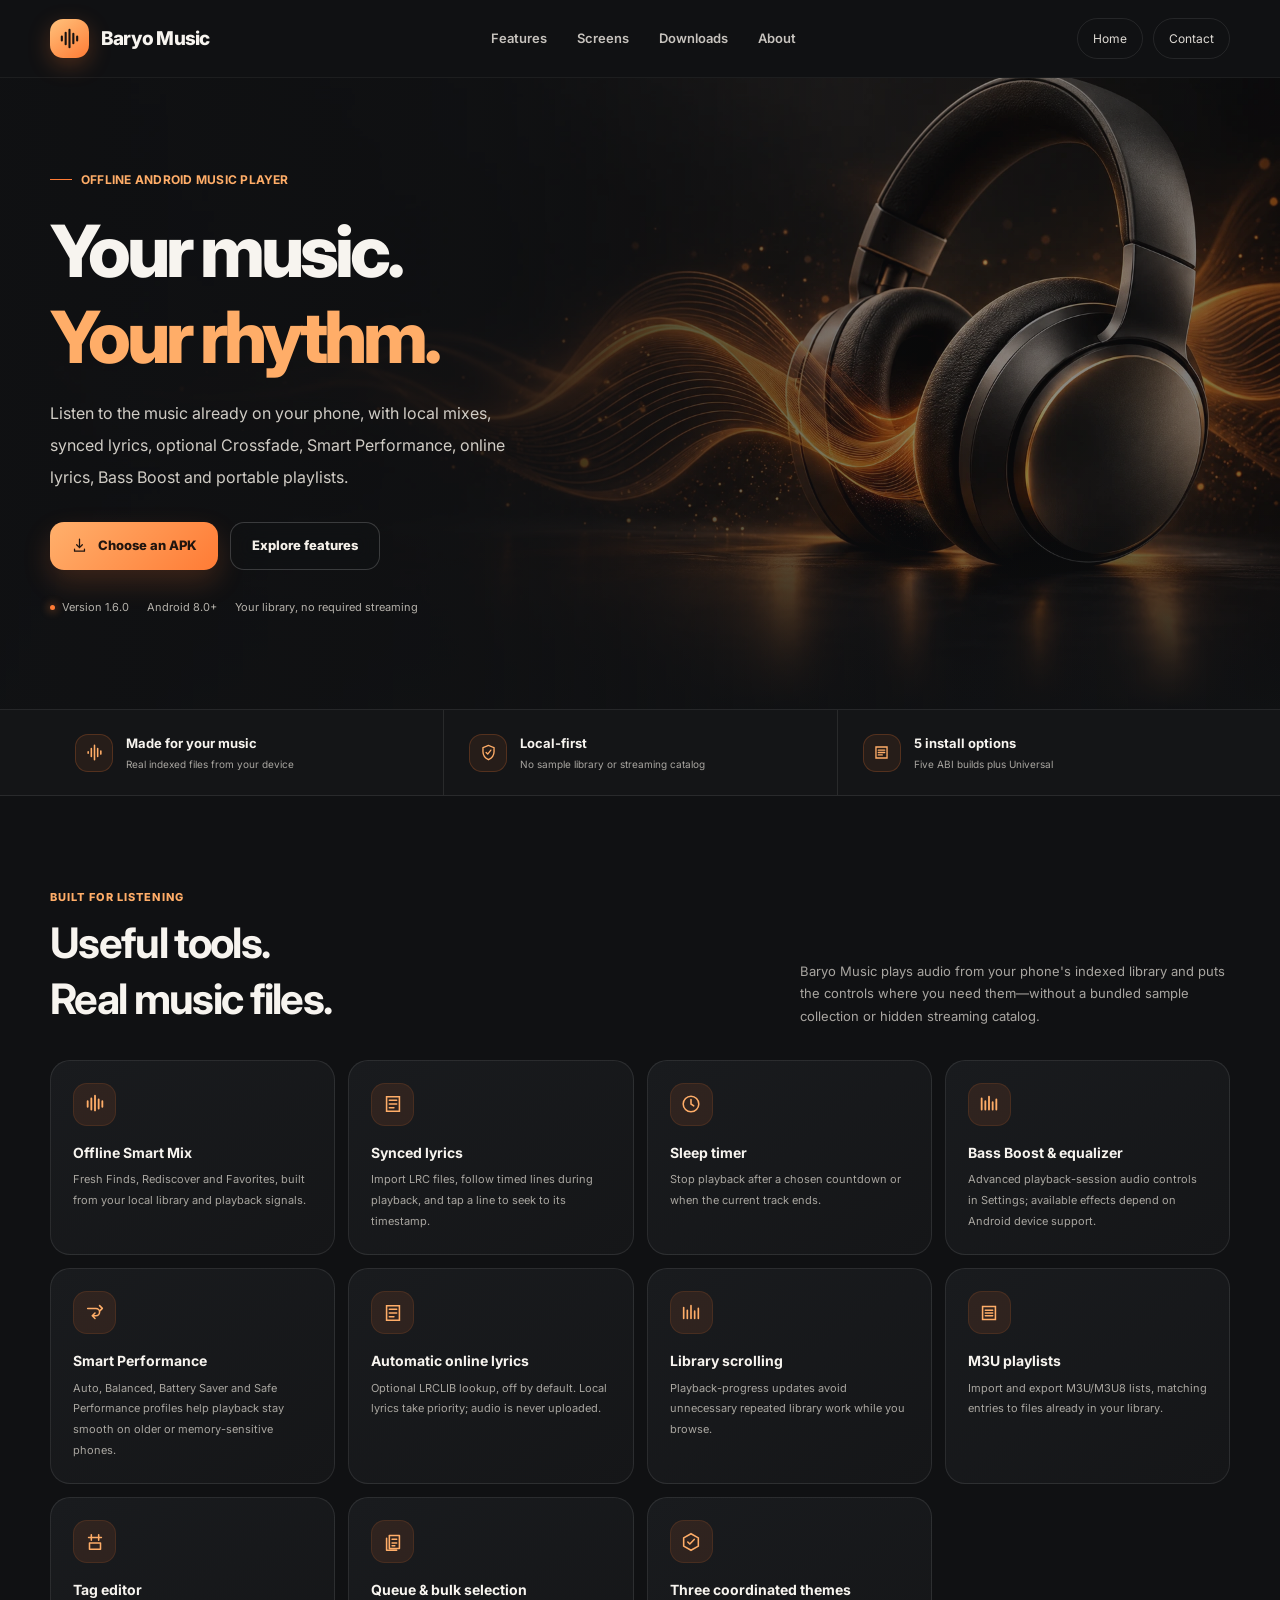
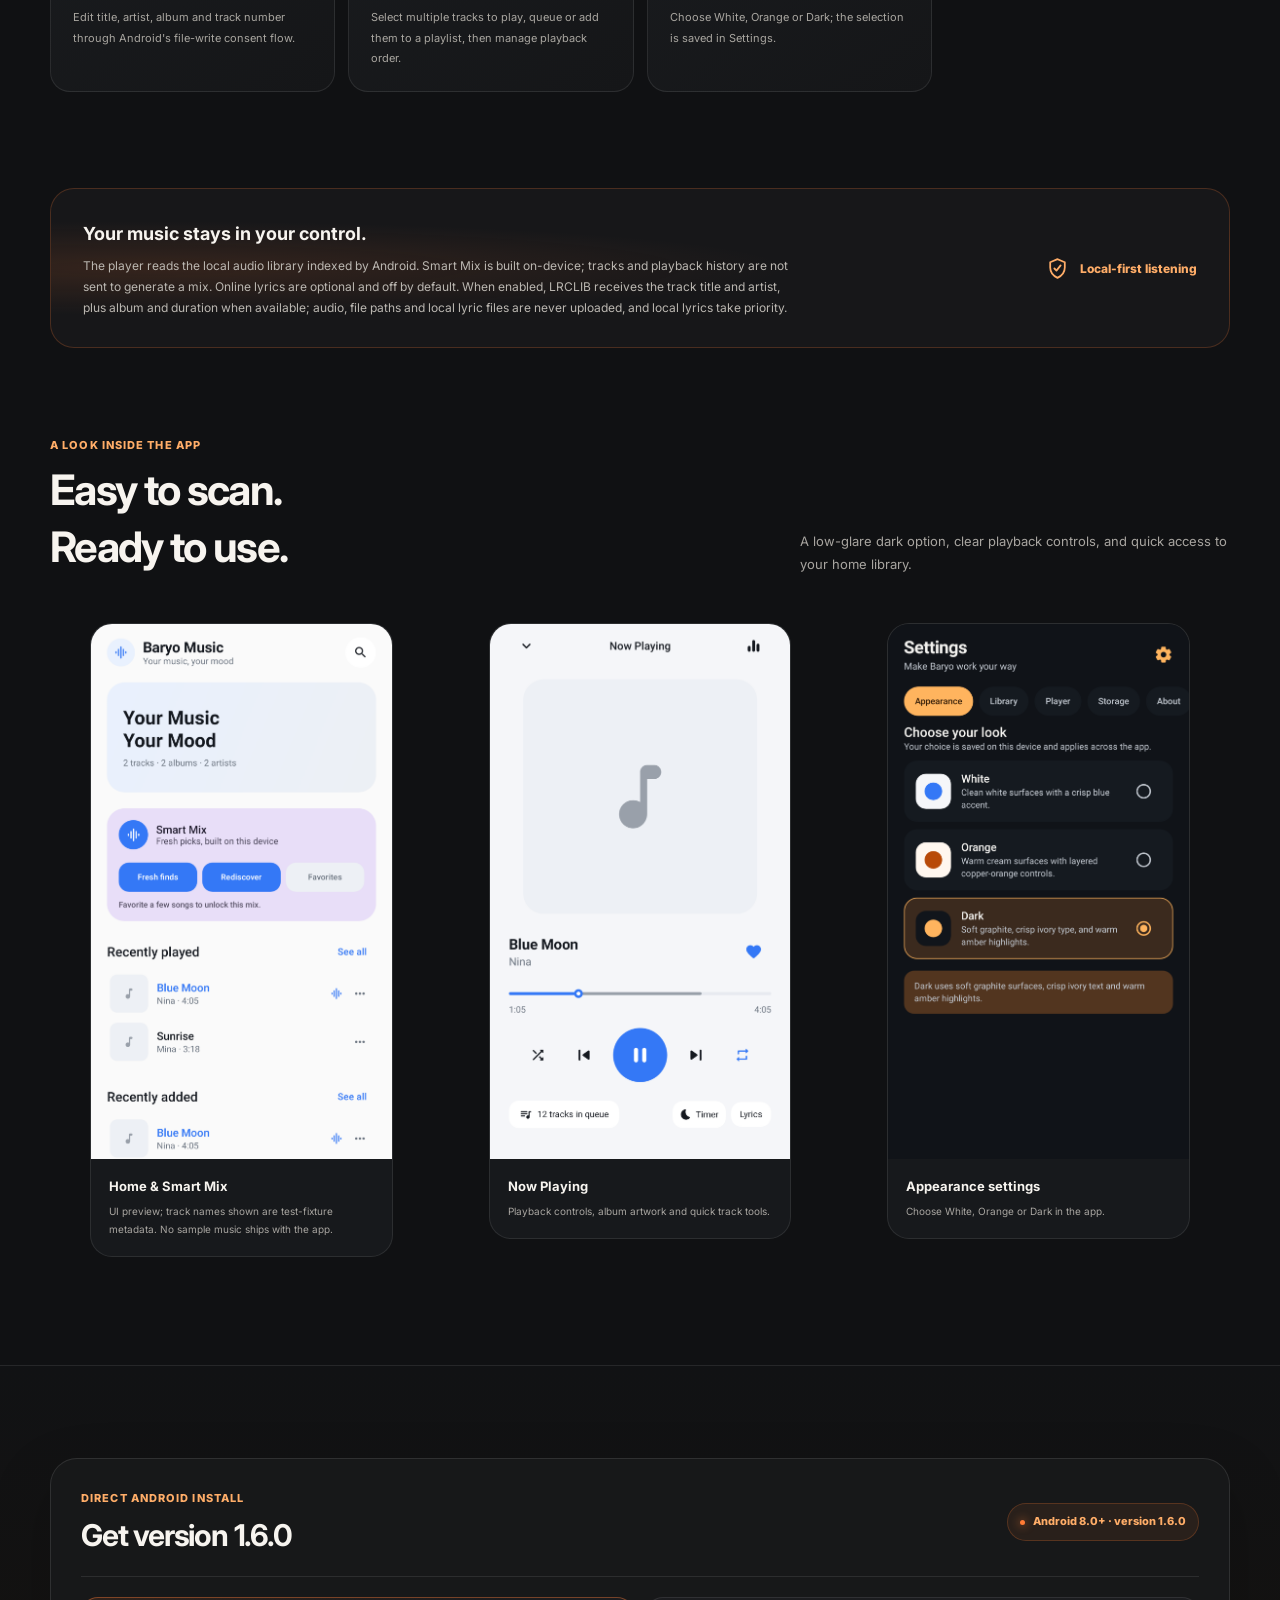
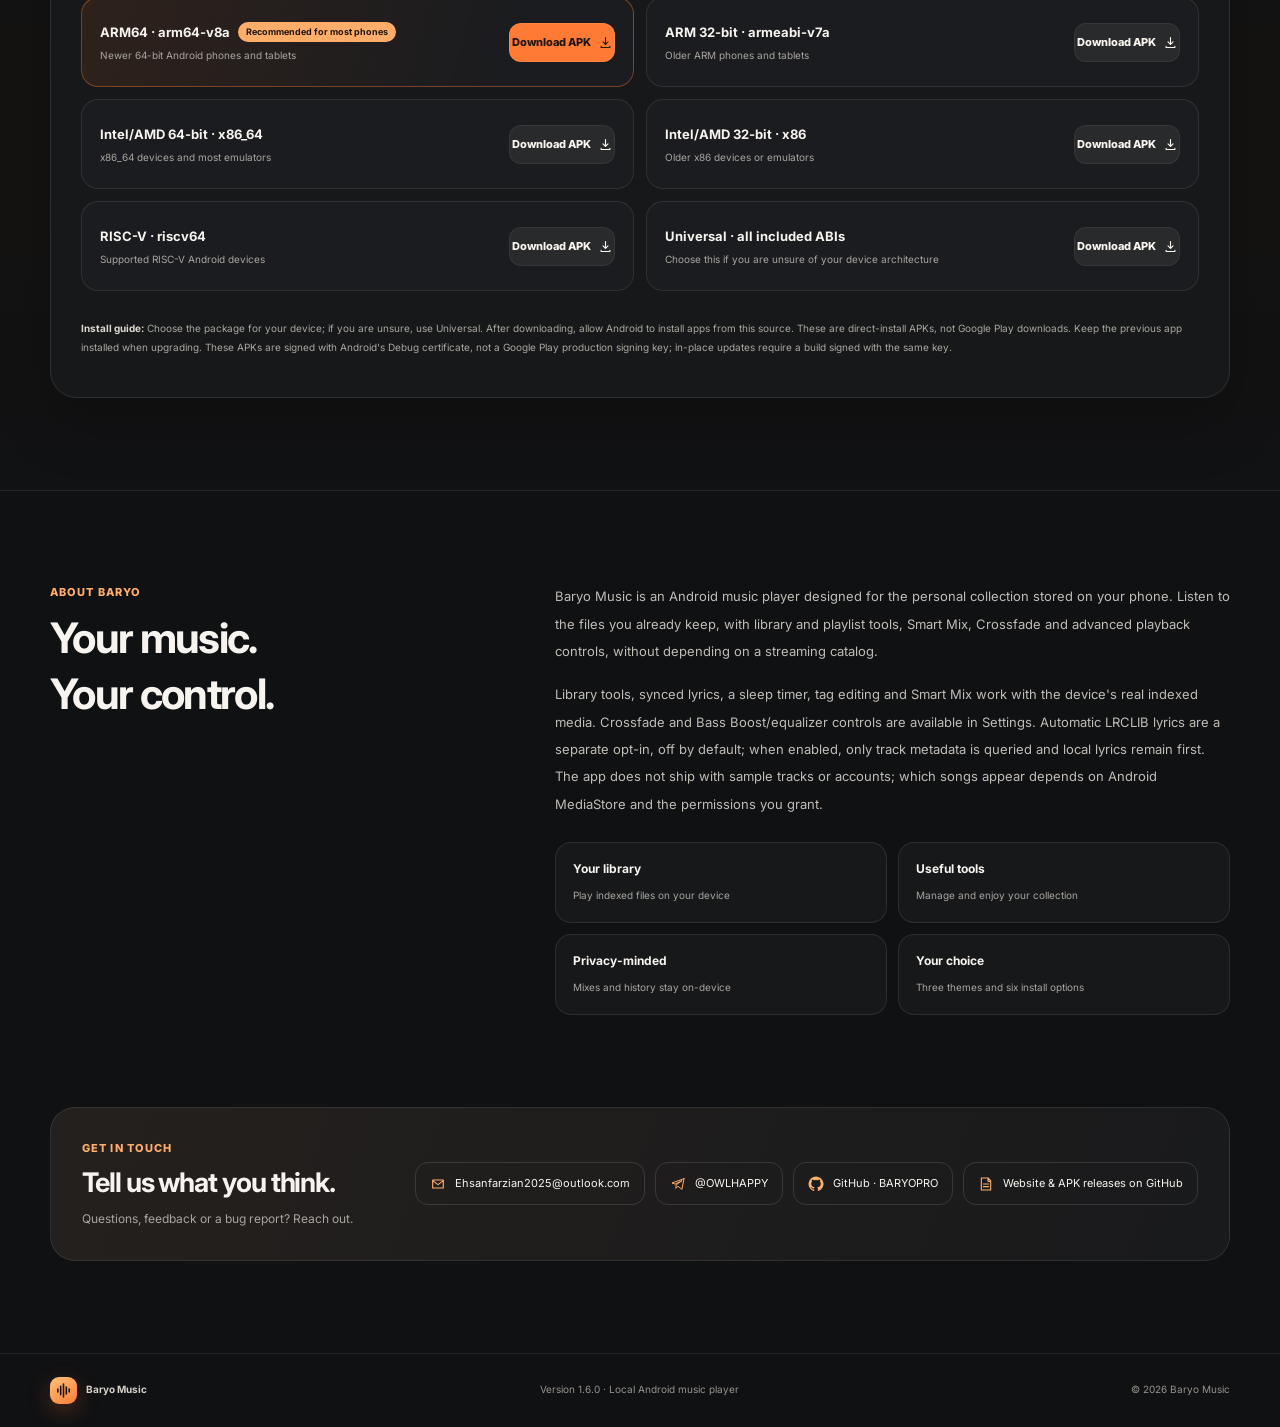
==== commit 04033cec: "Update public site for Baryo Music 1.6.0" ====
--- a/docs/en/index.html
+++ b/docs/en/index.html
@@ -45,7 +45,7 @@
             <a class="button button-primary" href="#downloads"><svg viewBox="0 0 24 24" fill="none" aria-hidden="true"><path d="M12 3v12m0 0 4-4m-4 4-4-4M5 17v3h14v-3" stroke="currentColor" stroke-width="1.8" stroke-linecap="round" stroke-linejoin="round"/></svg>Choose an APK</a>
             <a class="button button-quiet" href="#features">Explore features</a>
           </div>
-          <div class="hero-meta"><span><i class="dot"></i>Version 1.5.3</span><span>Android 8.0+</span><span>Your library, no required streaming</span></div>
+          <div class="hero-meta"><span><i class="dot"></i>Version 1.6.0</span><span>Android 8.0+</span><span>Your library, no required streaming</span></div>
         </div>
       </div>
     </section>
@@ -93,14 +93,14 @@
 
     <section class="downloads" id="downloads" aria-labelledby="downloads-title">
       <div class="shell"><div class="download-panel">
-        <div class="download-top"><div><div class="section-kicker">DIRECT ANDROID INSTALL</div><h2 id="downloads-title">Get version 1.5.3</h2></div><span class="version-pill"><i class="dot"></i>Android 8.0+ · version 1.5.3</span></div>
+        <div class="download-top"><div><div class="section-kicker">DIRECT ANDROID INSTALL</div><h2 id="downloads-title">Get version 1.6.0</h2></div><span class="version-pill"><i class="dot"></i>Android 8.0+ · version 1.6.0</span></div>
         <div class="download-grid">
-          <article class="download-card featured"><div class="download-info"><strong>ARM64 · arm64-v8a <span class="recommended">Recommended for most phones</span></strong><small>Newer 64-bit Android phones and tablets</small></div><a class="download-action" href="https://github.com/BARYOPRO/BaryoMusic/releases/download/v1.5.3/BaryoMusic-1.5.3-arm64-v8a-release.apk" download aria-label="Download Baryo Music version 1.5.3 for arm64-v8a">Download APK <svg viewBox="0 0 24 24" fill="none" aria-hidden="true"><path d="M12 4v11m0 0 4-4m-4 4-4-4M5 18v2h14v-2" stroke="currentColor" stroke-width="1.8" stroke-linecap="round" stroke-linejoin="round"/></svg></a></article>
-          <article class="download-card"><div class="download-info"><strong>ARM 32-bit · armeabi-v7a</strong><small>Older ARM phones and tablets</small></div><a class="download-action" href="https://github.com/BARYOPRO/BaryoMusic/releases/download/v1.5.3/BaryoMusic-1.5.3-armeabi-v7a-release.apk" download aria-label="Download Baryo Music version 1.5.3 for armeabi-v7a">Download APK <svg viewBox="0 0 24 24" fill="none" aria-hidden="true"><path d="M12 4v11m0 0 4-4m-4 4-4-4M5 18v2h14v-2" stroke="currentColor" stroke-width="1.8" stroke-linecap="round" stroke-linejoin="round"/></svg></a></article>
-          <article class="download-card"><div class="download-info"><strong>Intel/AMD 64-bit · x86_64</strong><small>x86_64 devices and most emulators</small></div><a class="download-action" href="https://github.com/BARYOPRO/BaryoMusic/releases/download/v1.5.3/BaryoMusic-1.5.3-x86_64-release.apk" download aria-label="Download Baryo Music version 1.5.3 for x86_64">Download APK <svg viewBox="0 0 24 24" fill="none" aria-hidden="true"><path d="M12 4v11m0 0 4-4m-4 4-4-4M5 18v2h14v-2" stroke="currentColor" stroke-width="1.8" stroke-linecap="round" stroke-linejoin="round"/></svg></a></article>
-          <article class="download-card"><div class="download-info"><strong>Intel/AMD 32-bit · x86</strong><small>Older x86 devices or emulators</small></div><a class="download-action" href="https://github.com/BARYOPRO/BaryoMusic/releases/download/v1.5.3/BaryoMusic-1.5.3-x86-release.apk" download aria-label="Download Baryo Music version 1.5.3 for x86">Download APK <svg viewBox="0 0 24 24" fill="none" aria-hidden="true"><path d="M12 4v11m0 0 4-4m-4 4-4-4M5 18v2h14v-2" stroke="currentColor" stroke-width="1.8" stroke-linecap="round" stroke-linejoin="round"/></svg></a></article>
-          <article class="download-card"><div class="download-info"><strong>RISC-V · riscv64</strong><small>Supported RISC-V Android devices</small></div><a class="download-action" href="https://github.com/BARYOPRO/BaryoMusic/releases/download/v1.5.3/BaryoMusic-1.5.3-riscv64-release.apk" download aria-label="Download Baryo Music version 1.5.3 for riscv64">Download APK <svg viewBox="0 0 24 24" fill="none" aria-hidden="true"><path d="M12 4v11m0 0 4-4m-4 4-4-4M5 18v2h14v-2" stroke="currentColor" stroke-width="1.8" stroke-linecap="round" stroke-linejoin="round"/></svg></a></article>
-          <article class="download-card"><div class="download-info"><strong>Universal · all included ABIs</strong><small>Choose this if you are unsure of your device architecture</small></div><a class="download-action" href="https://github.com/BARYOPRO/BaryoMusic/releases/download/v1.5.3/BaryoMusic-1.5.3-universal-release.apk" download aria-label="Download the universal Baryo Music version 1.5.3 APK">Download APK <svg viewBox="0 0 24 24" fill="none" aria-hidden="true"><path d="M12 4v11m0 0 4-4m-4 4-4-4M5 18v2h14v-2" stroke="currentColor" stroke-width="1.8" stroke-linecap="round" stroke-linejoin="round"/></svg></a></article>
+          <article class="download-card featured"><div class="download-info"><strong>ARM64 · arm64-v8a <span class="recommended">Recommended for most phones</span></strong><small>Newer 64-bit Android phones and tablets</small></div><a class="download-action" href="https://github.com/BARYOPRO/BaryoMusic/releases/download/v1.6.0/BaryoMusic-1.6.0-arm64-v8a-release.apk" download aria-label="Download Baryo Music version 1.6.0 for arm64-v8a">Download APK <svg viewBox="0 0 24 24" fill="none" aria-hidden="true"><path d="M12 4v11m0 0 4-4m-4 4-4-4M5 18v2h14v-2" stroke="currentColor" stroke-width="1.8" stroke-linecap="round" stroke-linejoin="round"/></svg></a></article>
+          <article class="download-card"><div class="download-info"><strong>ARM 32-bit · armeabi-v7a</strong><small>Older ARM phones and tablets</small></div><a class="download-action" href="https://github.com/BARYOPRO/BaryoMusic/releases/download/v1.6.0/BaryoMusic-1.6.0-armeabi-v7a-release.apk" download aria-label="Download Baryo Music version 1.6.0 for armeabi-v7a">Download APK <svg viewBox="0 0 24 24" fill="none" aria-hidden="true"><path d="M12 4v11m0 0 4-4m-4 4-4-4M5 18v2h14v-2" stroke="currentColor" stroke-width="1.8" stroke-linecap="round" stroke-linejoin="round"/></svg></a></article>
+          <article class="download-card"><div class="download-info"><strong>Intel/AMD 64-bit · x86_64</strong><small>x86_64 devices and most emulators</small></div><a class="download-action" href="https://github.com/BARYOPRO/BaryoMusic/releases/download/v1.6.0/BaryoMusic-1.6.0-x86_64-release.apk" download aria-label="Download Baryo Music version 1.6.0 for x86_64">Download APK <svg viewBox="0 0 24 24" fill="none" aria-hidden="true"><path d="M12 4v11m0 0 4-4m-4 4-4-4M5 18v2h14v-2" stroke="currentColor" stroke-width="1.8" stroke-linecap="round" stroke-linejoin="round"/></svg></a></article>
+          <article class="download-card"><div class="download-info"><strong>Intel/AMD 32-bit · x86</strong><small>Older x86 devices or emulators</small></div><a class="download-action" href="https://github.com/BARYOPRO/BaryoMusic/releases/download/v1.6.0/BaryoMusic-1.6.0-x86-release.apk" download aria-label="Download Baryo Music version 1.6.0 for x86">Download APK <svg viewBox="0 0 24 24" fill="none" aria-hidden="true"><path d="M12 4v11m0 0 4-4m-4 4-4-4M5 18v2h14v-2" stroke="currentColor" stroke-width="1.8" stroke-linecap="round" stroke-linejoin="round"/></svg></a></article>
+          <article class="download-card"><div class="download-info"><strong>RISC-V · riscv64</strong><small>Supported RISC-V Android devices</small></div><a class="download-action" href="https://github.com/BARYOPRO/BaryoMusic/releases/download/v1.6.0/BaryoMusic-1.6.0-riscv64-release.apk" download aria-label="Download Baryo Music version 1.6.0 for riscv64">Download APK <svg viewBox="0 0 24 24" fill="none" aria-hidden="true"><path d="M12 4v11m0 0 4-4m-4 4-4-4M5 18v2h14v-2" stroke="currentColor" stroke-width="1.8" stroke-linecap="round" stroke-linejoin="round"/></svg></a></article>
+          <article class="download-card"><div class="download-info"><strong>Universal · all included ABIs</strong><small>Choose this if you are unsure of your device architecture</small></div><a class="download-action" href="https://github.com/BARYOPRO/BaryoMusic/releases/download/v1.6.0/BaryoMusic-1.6.0-universal-release.apk" download aria-label="Download the universal Baryo Music version 1.6.0 APK">Download APK <svg viewBox="0 0 24 24" fill="none" aria-hidden="true"><path d="M12 4v11m0 0 4-4m-4 4-4-4M5 18v2h14v-2" stroke="currentColor" stroke-width="1.8" stroke-linecap="round" stroke-linejoin="round"/></svg></a></article>
         </div>
         <p class="download-note"><strong>Install guide:</strong> Choose the package for your device; if you are unsure, use Universal. After downloading, allow Android to install apps from this source. These are direct-install APKs, not Google Play downloads. Keep the previous app installed when upgrading. These APKs are signed with Android's Debug certificate, not a Google Play production signing key; in-place updates require a build signed with the same key.</p>
       </div></div>
@@ -119,7 +119,7 @@
     </section>
   </main>
 
-  <footer><div class="footer-inner shell"><a class="footer-brand" href="#top"><span class="brand-mark" aria-hidden="true"><svg viewBox="0 0 24 24" fill="none"><path d="M4 10v4M8 6v12M12 3v18M16 7v10M20 10v4" stroke="currentColor" stroke-width="2.2" stroke-linecap="round"/></svg></span>Baryo Music</a><span>Version 1.5.3 · Local Android music player</span><span>© 2026 Baryo Music</span></div></footer>
-  <a class="button button-primary mobile-cta" href="#downloads">Get version 1.5.3</a>
+  <footer><div class="footer-inner shell"><a class="footer-brand" href="#top"><span class="brand-mark" aria-hidden="true"><svg viewBox="0 0 24 24" fill="none"><path d="M4 10v4M8 6v12M12 3v18M16 7v10M20 10v4" stroke="currentColor" stroke-width="2.2" stroke-linecap="round"/></svg></span>Baryo Music</a><span>Version 1.6.0 · Local Android music player</span><span>© 2026 Baryo Music</span></div></footer>
+  <a class="button button-primary mobile-cta" href="#downloads">Get version 1.6.0</a>
 </body>
 </html>
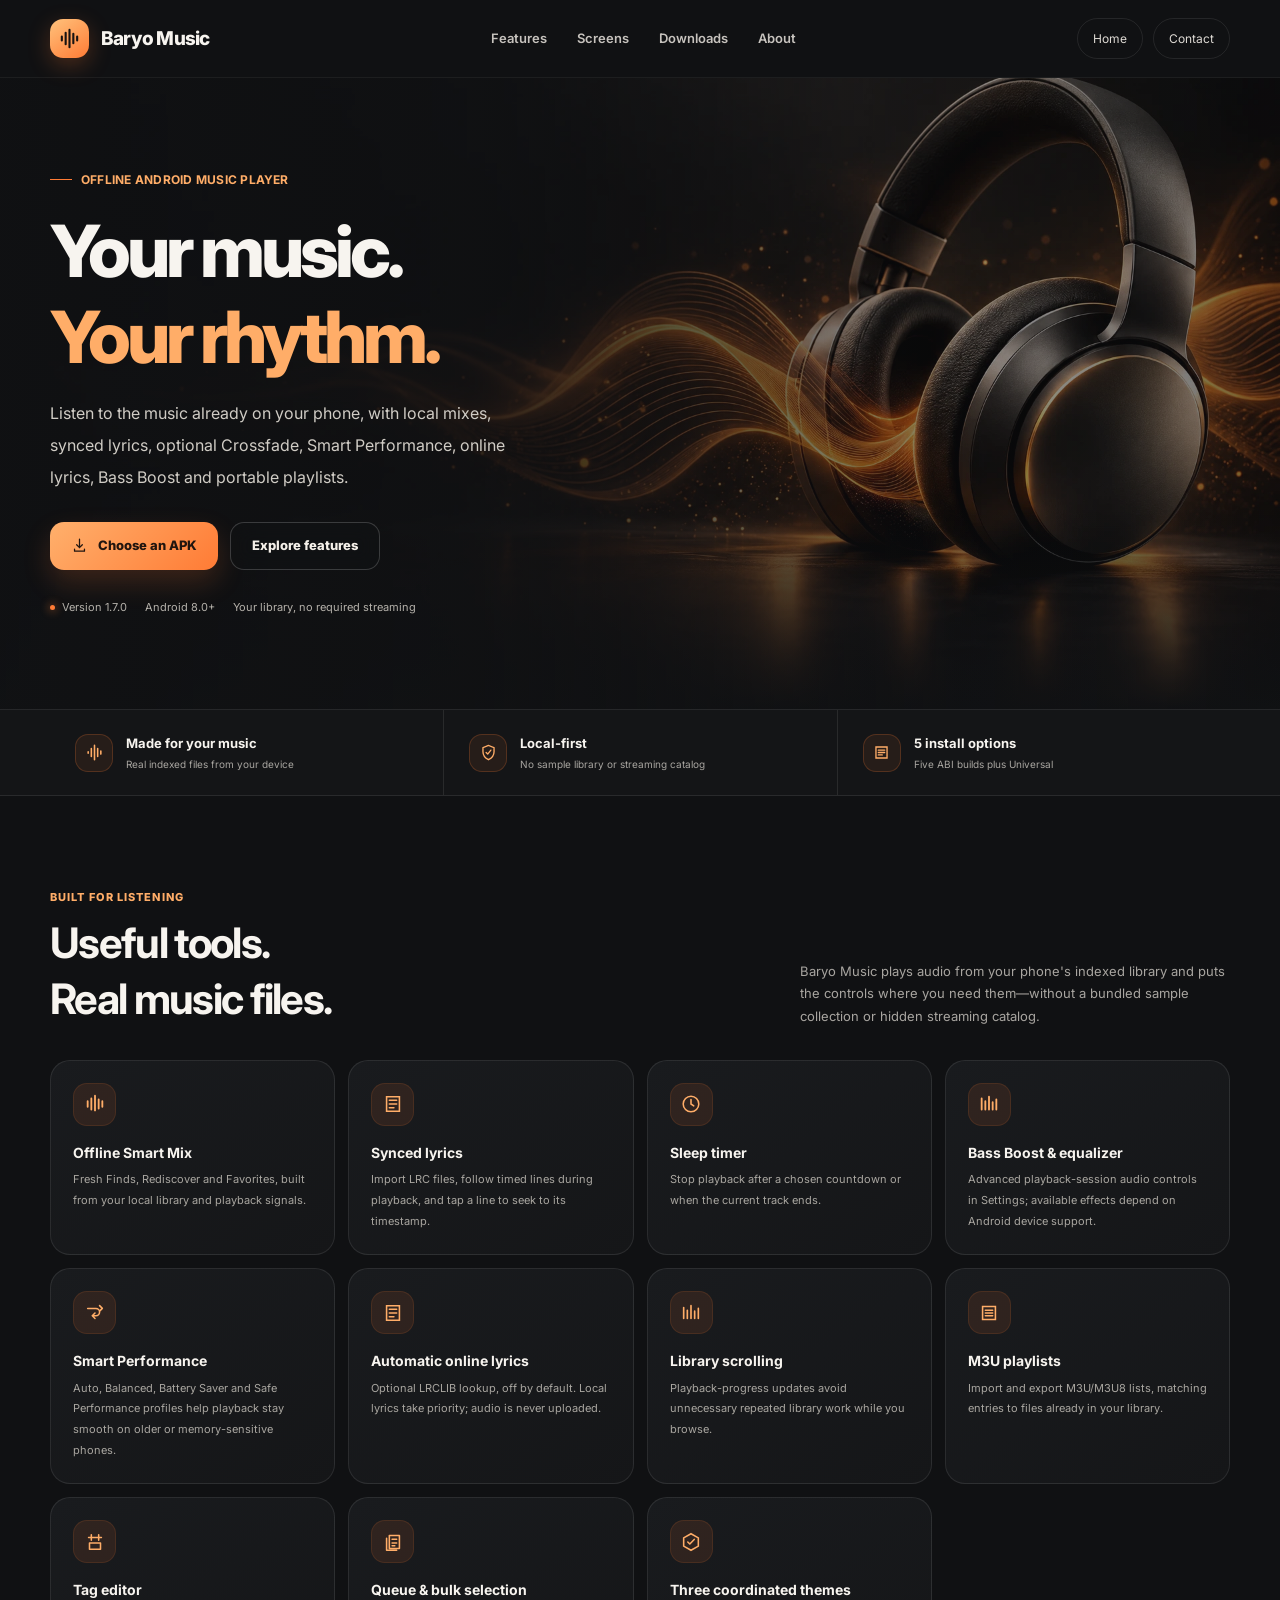
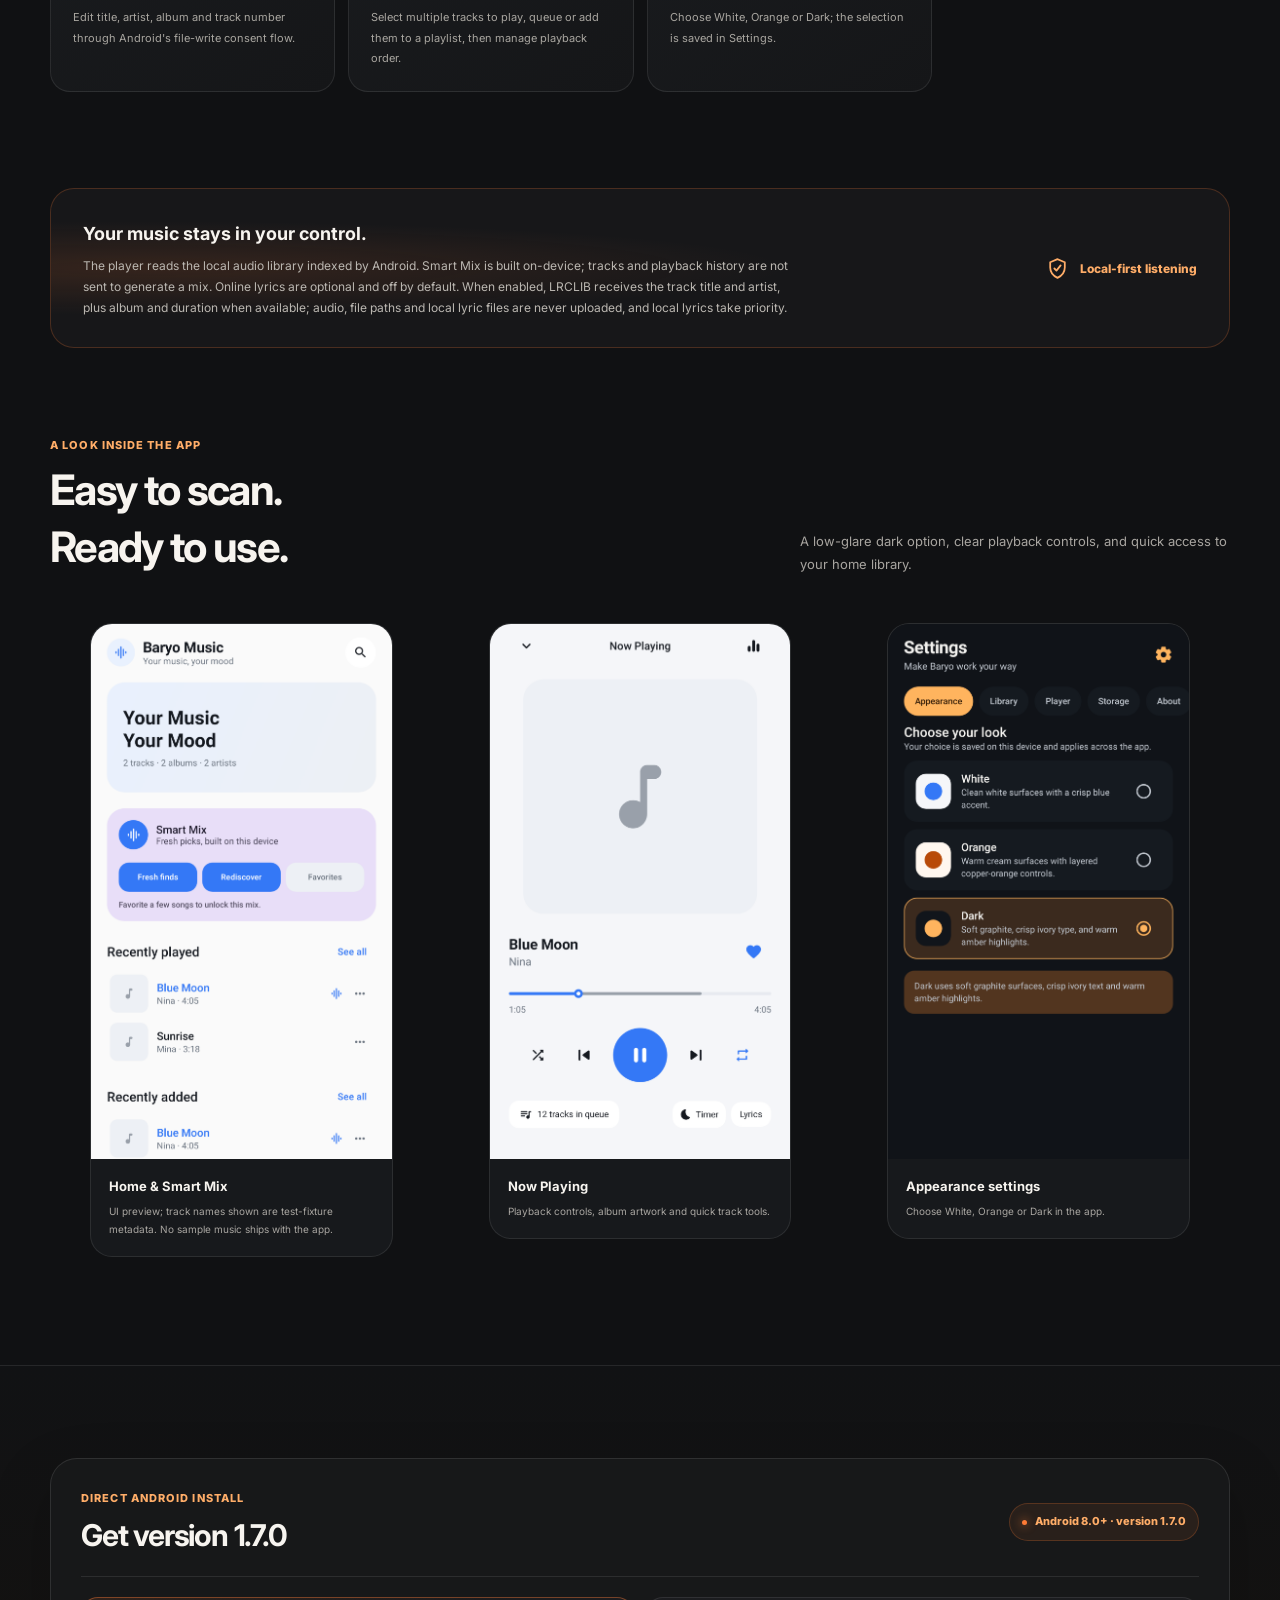
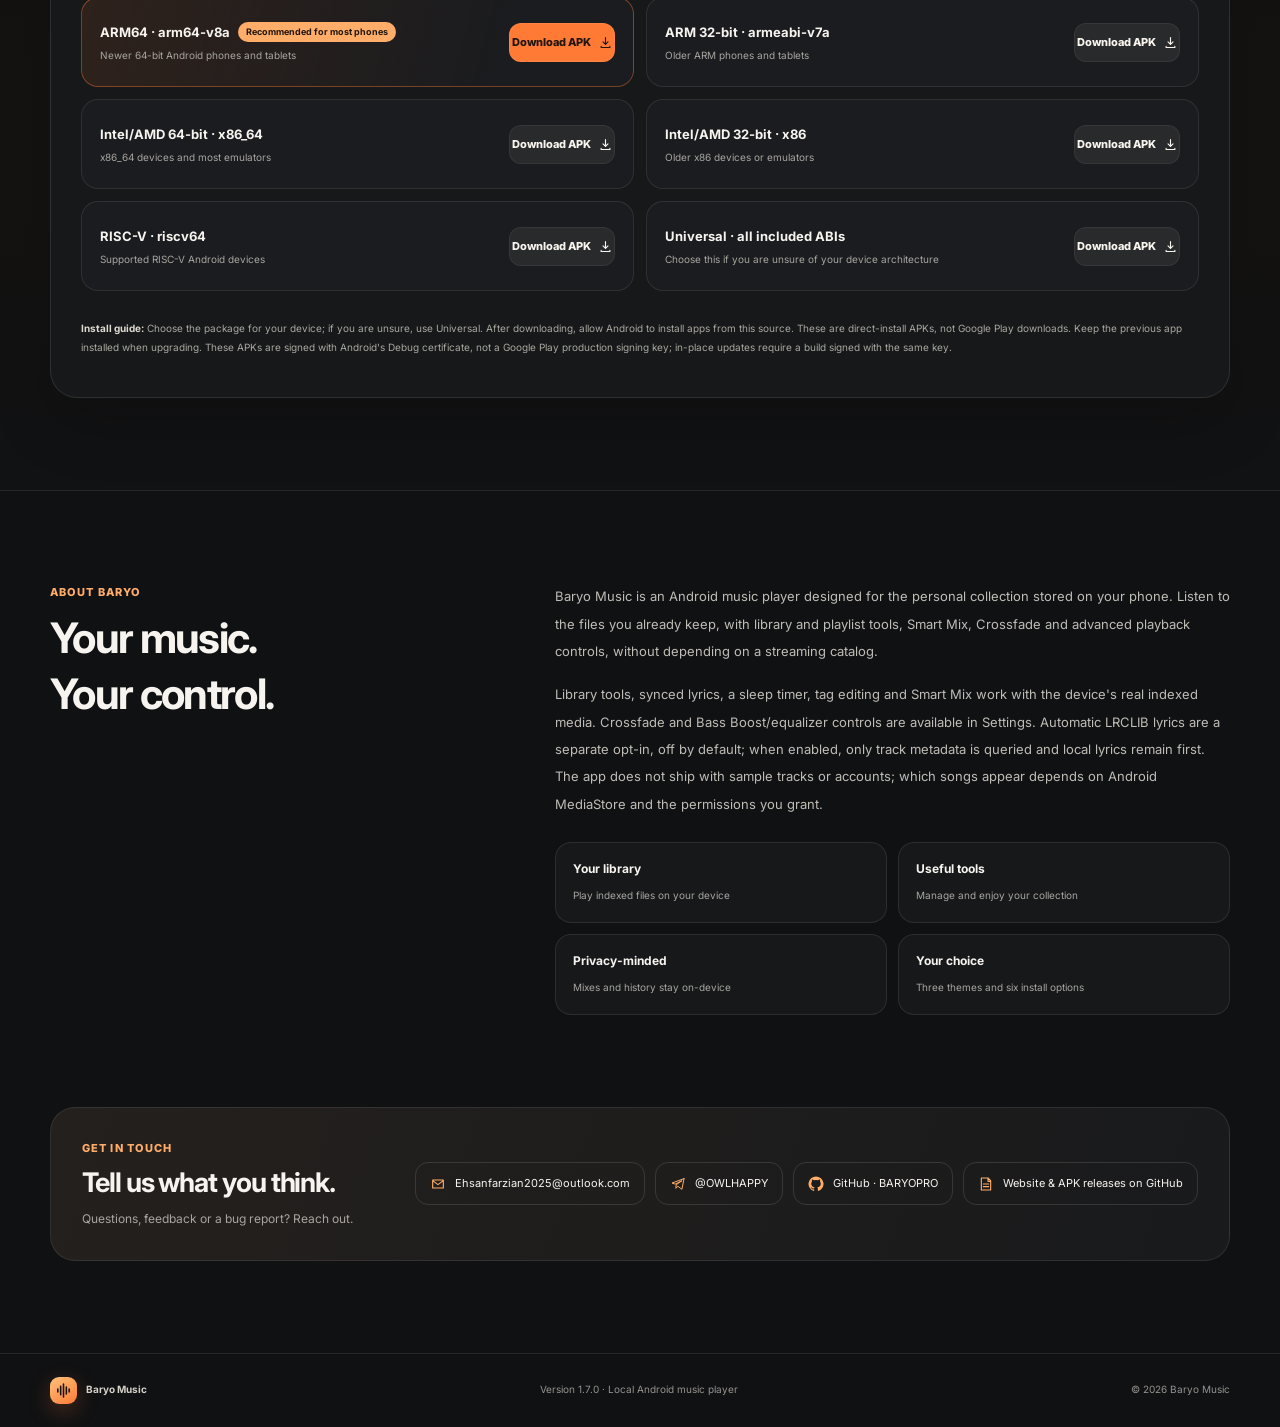
==== commit e362cda3: "Document Baryo Music 1.7.0 LUFS ClearSound" ====
--- a/docs/en/index.html
+++ b/docs/en/index.html
@@ -45,7 +45,7 @@
             <a class="button button-primary" href="#downloads"><svg viewBox="0 0 24 24" fill="none" aria-hidden="true"><path d="M12 3v12m0 0 4-4m-4 4-4-4M5 17v3h14v-3" stroke="currentColor" stroke-width="1.8" stroke-linecap="round" stroke-linejoin="round"/></svg>Choose an APK</a>
             <a class="button button-quiet" href="#features">Explore features</a>
           </div>
-          <div class="hero-meta"><span><i class="dot"></i>Version 1.6.0</span><span>Android 8.0+</span><span>Your library, no required streaming</span></div>
+          <div class="hero-meta"><span><i class="dot"></i>Version 1.7.0</span><span>Android 8.0+</span><span>Your library, no required streaming</span></div>
         </div>
       </div>
     </section>
@@ -93,14 +93,14 @@
 
     <section class="downloads" id="downloads" aria-labelledby="downloads-title">
       <div class="shell"><div class="download-panel">
-        <div class="download-top"><div><div class="section-kicker">DIRECT ANDROID INSTALL</div><h2 id="downloads-title">Get version 1.6.0</h2></div><span class="version-pill"><i class="dot"></i>Android 8.0+ · version 1.6.0</span></div>
+        <div class="download-top"><div><div class="section-kicker">DIRECT ANDROID INSTALL</div><h2 id="downloads-title">Get version 1.7.0</h2></div><span class="version-pill"><i class="dot"></i>Android 8.0+ · version 1.7.0</span></div>
         <div class="download-grid">
-          <article class="download-card featured"><div class="download-info"><strong>ARM64 · arm64-v8a <span class="recommended">Recommended for most phones</span></strong><small>Newer 64-bit Android phones and tablets</small></div><a class="download-action" href="https://github.com/BARYOPRO/BaryoMusic/releases/download/v1.6.0/BaryoMusic-1.6.0-arm64-v8a-release.apk" download aria-label="Download Baryo Music version 1.6.0 for arm64-v8a">Download APK <svg viewBox="0 0 24 24" fill="none" aria-hidden="true"><path d="M12 4v11m0 0 4-4m-4 4-4-4M5 18v2h14v-2" stroke="currentColor" stroke-width="1.8" stroke-linecap="round" stroke-linejoin="round"/></svg></a></article>
-          <article class="download-card"><div class="download-info"><strong>ARM 32-bit · armeabi-v7a</strong><small>Older ARM phones and tablets</small></div><a class="download-action" href="https://github.com/BARYOPRO/BaryoMusic/releases/download/v1.6.0/BaryoMusic-1.6.0-armeabi-v7a-release.apk" download aria-label="Download Baryo Music version 1.6.0 for armeabi-v7a">Download APK <svg viewBox="0 0 24 24" fill="none" aria-hidden="true"><path d="M12 4v11m0 0 4-4m-4 4-4-4M5 18v2h14v-2" stroke="currentColor" stroke-width="1.8" stroke-linecap="round" stroke-linejoin="round"/></svg></a></article>
-          <article class="download-card"><div class="download-info"><strong>Intel/AMD 64-bit · x86_64</strong><small>x86_64 devices and most emulators</small></div><a class="download-action" href="https://github.com/BARYOPRO/BaryoMusic/releases/download/v1.6.0/BaryoMusic-1.6.0-x86_64-release.apk" download aria-label="Download Baryo Music version 1.6.0 for x86_64">Download APK <svg viewBox="0 0 24 24" fill="none" aria-hidden="true"><path d="M12 4v11m0 0 4-4m-4 4-4-4M5 18v2h14v-2" stroke="currentColor" stroke-width="1.8" stroke-linecap="round" stroke-linejoin="round"/></svg></a></article>
-          <article class="download-card"><div class="download-info"><strong>Intel/AMD 32-bit · x86</strong><small>Older x86 devices or emulators</small></div><a class="download-action" href="https://github.com/BARYOPRO/BaryoMusic/releases/download/v1.6.0/BaryoMusic-1.6.0-x86-release.apk" download aria-label="Download Baryo Music version 1.6.0 for x86">Download APK <svg viewBox="0 0 24 24" fill="none" aria-hidden="true"><path d="M12 4v11m0 0 4-4m-4 4-4-4M5 18v2h14v-2" stroke="currentColor" stroke-width="1.8" stroke-linecap="round" stroke-linejoin="round"/></svg></a></article>
-          <article class="download-card"><div class="download-info"><strong>RISC-V · riscv64</strong><small>Supported RISC-V Android devices</small></div><a class="download-action" href="https://github.com/BARYOPRO/BaryoMusic/releases/download/v1.6.0/BaryoMusic-1.6.0-riscv64-release.apk" download aria-label="Download Baryo Music version 1.6.0 for riscv64">Download APK <svg viewBox="0 0 24 24" fill="none" aria-hidden="true"><path d="M12 4v11m0 0 4-4m-4 4-4-4M5 18v2h14v-2" stroke="currentColor" stroke-width="1.8" stroke-linecap="round" stroke-linejoin="round"/></svg></a></article>
-          <article class="download-card"><div class="download-info"><strong>Universal · all included ABIs</strong><small>Choose this if you are unsure of your device architecture</small></div><a class="download-action" href="https://github.com/BARYOPRO/BaryoMusic/releases/download/v1.6.0/BaryoMusic-1.6.0-universal-release.apk" download aria-label="Download the universal Baryo Music version 1.6.0 APK">Download APK <svg viewBox="0 0 24 24" fill="none" aria-hidden="true"><path d="M12 4v11m0 0 4-4m-4 4-4-4M5 18v2h14v-2" stroke="currentColor" stroke-width="1.8" stroke-linecap="round" stroke-linejoin="round"/></svg></a></article>
+          <article class="download-card featured"><div class="download-info"><strong>ARM64 · arm64-v8a <span class="recommended">Recommended for most phones</span></strong><small>Newer 64-bit Android phones and tablets</small></div><a class="download-action" href="https://github.com/BARYOPRO/BaryoMusic/releases/download/v1.7.0/BaryoMusic-1.7.0-arm64-v8a-release.apk" download aria-label="Download Baryo Music version 1.7.0 for arm64-v8a">Download APK <svg viewBox="0 0 24 24" fill="none" aria-hidden="true"><path d="M12 4v11m0 0 4-4m-4 4-4-4M5 18v2h14v-2" stroke="currentColor" stroke-width="1.8" stroke-linecap="round" stroke-linejoin="round"/></svg></a></article>
+          <article class="download-card"><div class="download-info"><strong>ARM 32-bit · armeabi-v7a</strong><small>Older ARM phones and tablets</small></div><a class="download-action" href="https://github.com/BARYOPRO/BaryoMusic/releases/download/v1.7.0/BaryoMusic-1.7.0-armeabi-v7a-release.apk" download aria-label="Download Baryo Music version 1.7.0 for armeabi-v7a">Download APK <svg viewBox="0 0 24 24" fill="none" aria-hidden="true"><path d="M12 4v11m0 0 4-4m-4 4-4-4M5 18v2h14v-2" stroke="currentColor" stroke-width="1.8" stroke-linecap="round" stroke-linejoin="round"/></svg></a></article>
+          <article class="download-card"><div class="download-info"><strong>Intel/AMD 64-bit · x86_64</strong><small>x86_64 devices and most emulators</small></div><a class="download-action" href="https://github.com/BARYOPRO/BaryoMusic/releases/download/v1.7.0/BaryoMusic-1.7.0-x86_64-release.apk" download aria-label="Download Baryo Music version 1.7.0 for x86_64">Download APK <svg viewBox="0 0 24 24" fill="none" aria-hidden="true"><path d="M12 4v11m0 0 4-4m-4 4-4-4M5 18v2h14v-2" stroke="currentColor" stroke-width="1.8" stroke-linecap="round" stroke-linejoin="round"/></svg></a></article>
+          <article class="download-card"><div class="download-info"><strong>Intel/AMD 32-bit · x86</strong><small>Older x86 devices or emulators</small></div><a class="download-action" href="https://github.com/BARYOPRO/BaryoMusic/releases/download/v1.7.0/BaryoMusic-1.7.0-x86-release.apk" download aria-label="Download Baryo Music version 1.7.0 for x86">Download APK <svg viewBox="0 0 24 24" fill="none" aria-hidden="true"><path d="M12 4v11m0 0 4-4m-4 4-4-4M5 18v2h14v-2" stroke="currentColor" stroke-width="1.8" stroke-linecap="round" stroke-linejoin="round"/></svg></a></article>
+          <article class="download-card"><div class="download-info"><strong>RISC-V · riscv64</strong><small>Supported RISC-V Android devices</small></div><a class="download-action" href="https://github.com/BARYOPRO/BaryoMusic/releases/download/v1.7.0/BaryoMusic-1.7.0-riscv64-release.apk" download aria-label="Download Baryo Music version 1.7.0 for riscv64">Download APK <svg viewBox="0 0 24 24" fill="none" aria-hidden="true"><path d="M12 4v11m0 0 4-4m-4 4-4-4M5 18v2h14v-2" stroke="currentColor" stroke-width="1.8" stroke-linecap="round" stroke-linejoin="round"/></svg></a></article>
+          <article class="download-card"><div class="download-info"><strong>Universal · all included ABIs</strong><small>Choose this if you are unsure of your device architecture</small></div><a class="download-action" href="https://github.com/BARYOPRO/BaryoMusic/releases/download/v1.7.0/BaryoMusic-1.7.0-universal-release.apk" download aria-label="Download the universal Baryo Music version 1.7.0 APK">Download APK <svg viewBox="0 0 24 24" fill="none" aria-hidden="true"><path d="M12 4v11m0 0 4-4m-4 4-4-4M5 18v2h14v-2" stroke="currentColor" stroke-width="1.8" stroke-linecap="round" stroke-linejoin="round"/></svg></a></article>
         </div>
         <p class="download-note"><strong>Install guide:</strong> Choose the package for your device; if you are unsure, use Universal. After downloading, allow Android to install apps from this source. These are direct-install APKs, not Google Play downloads. Keep the previous app installed when upgrading. These APKs are signed with Android's Debug certificate, not a Google Play production signing key; in-place updates require a build signed with the same key.</p>
       </div></div>
@@ -119,7 +119,7 @@
     </section>
   </main>
 
-  <footer><div class="footer-inner shell"><a class="footer-brand" href="#top"><span class="brand-mark" aria-hidden="true"><svg viewBox="0 0 24 24" fill="none"><path d="M4 10v4M8 6v12M12 3v18M16 7v10M20 10v4" stroke="currentColor" stroke-width="2.2" stroke-linecap="round"/></svg></span>Baryo Music</a><span>Version 1.6.0 · Local Android music player</span><span>© 2026 Baryo Music</span></div></footer>
-  <a class="button button-primary mobile-cta" href="#downloads">Get version 1.6.0</a>
+  <footer><div class="footer-inner shell"><a class="footer-brand" href="#top"><span class="brand-mark" aria-hidden="true"><svg viewBox="0 0 24 24" fill="none"><path d="M4 10v4M8 6v12M12 3v18M16 7v10M20 10v4" stroke="currentColor" stroke-width="2.2" stroke-linecap="round"/></svg></span>Baryo Music</a><span>Version 1.7.0 · Local Android music player</span><span>© 2026 Baryo Music</span></div></footer>
+  <a class="button button-primary mobile-cta" href="#downloads">Get version 1.7.0</a>
 </body>
 </html>
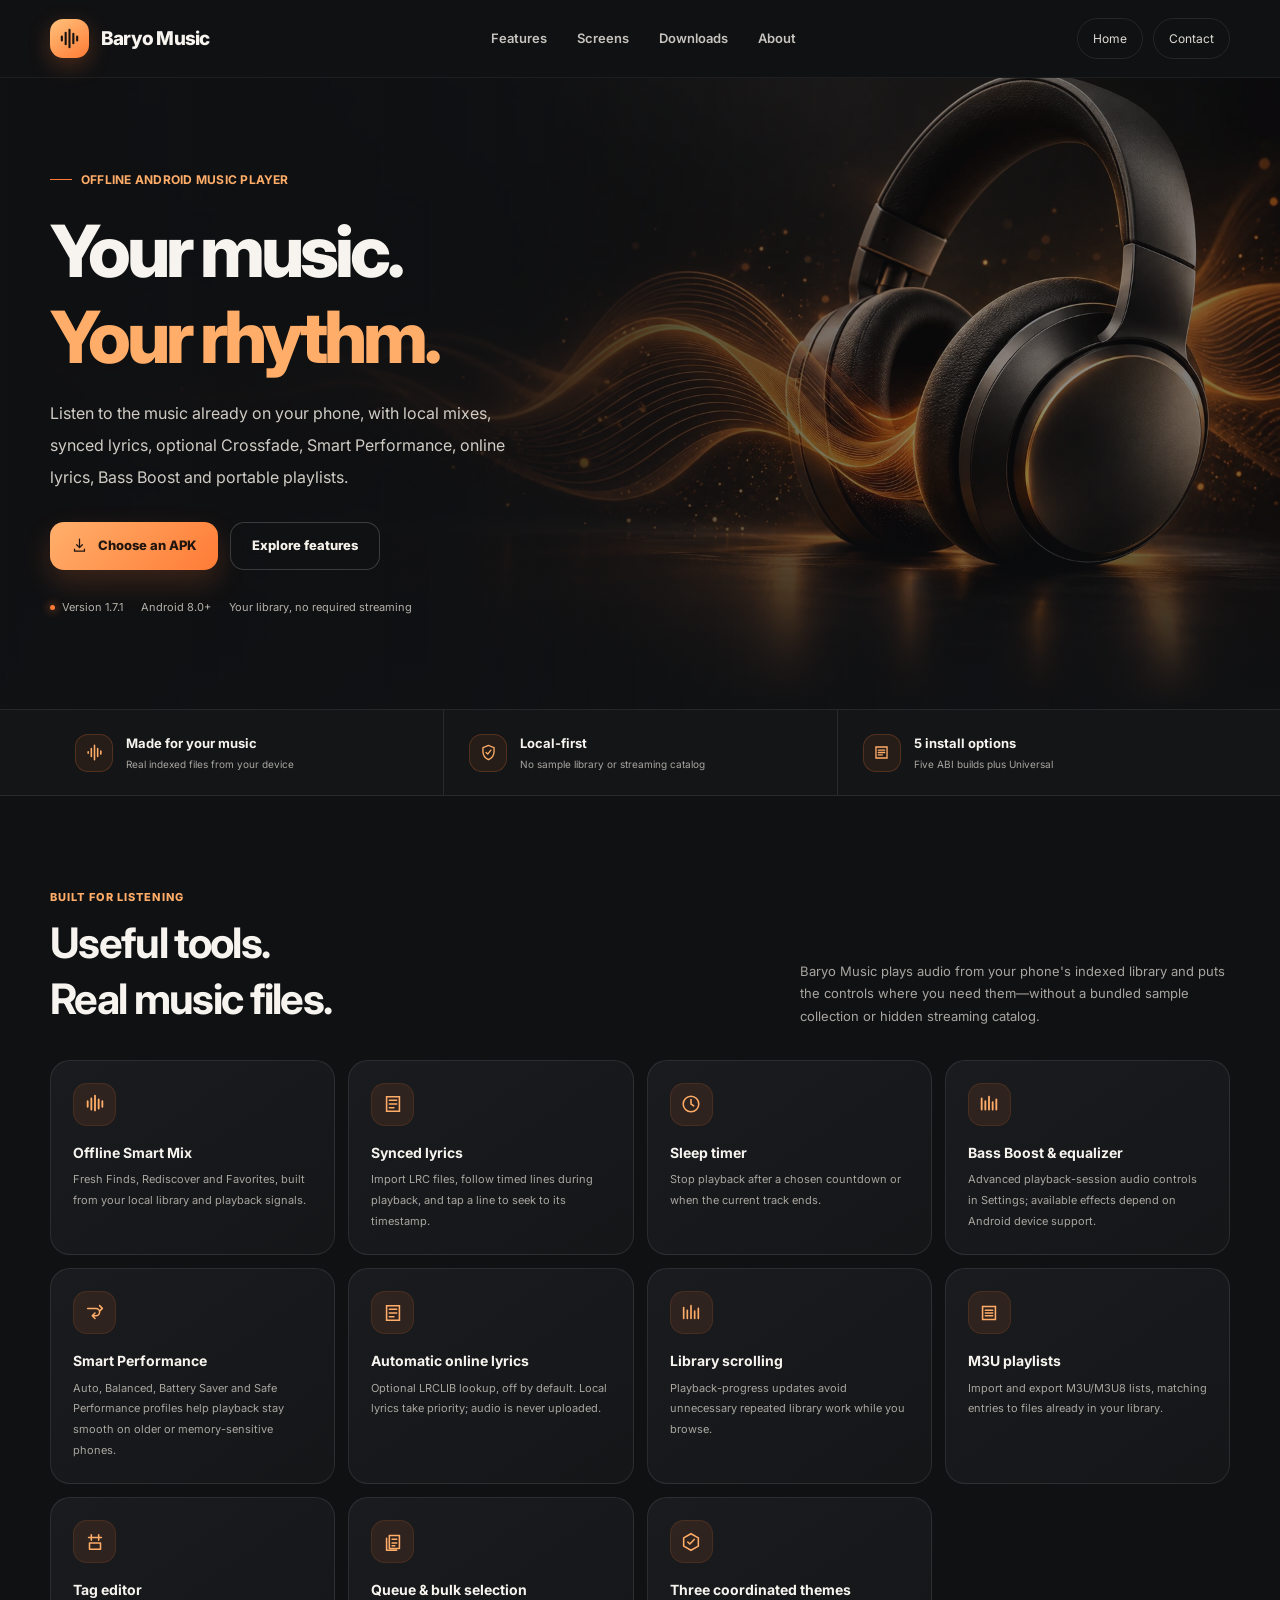
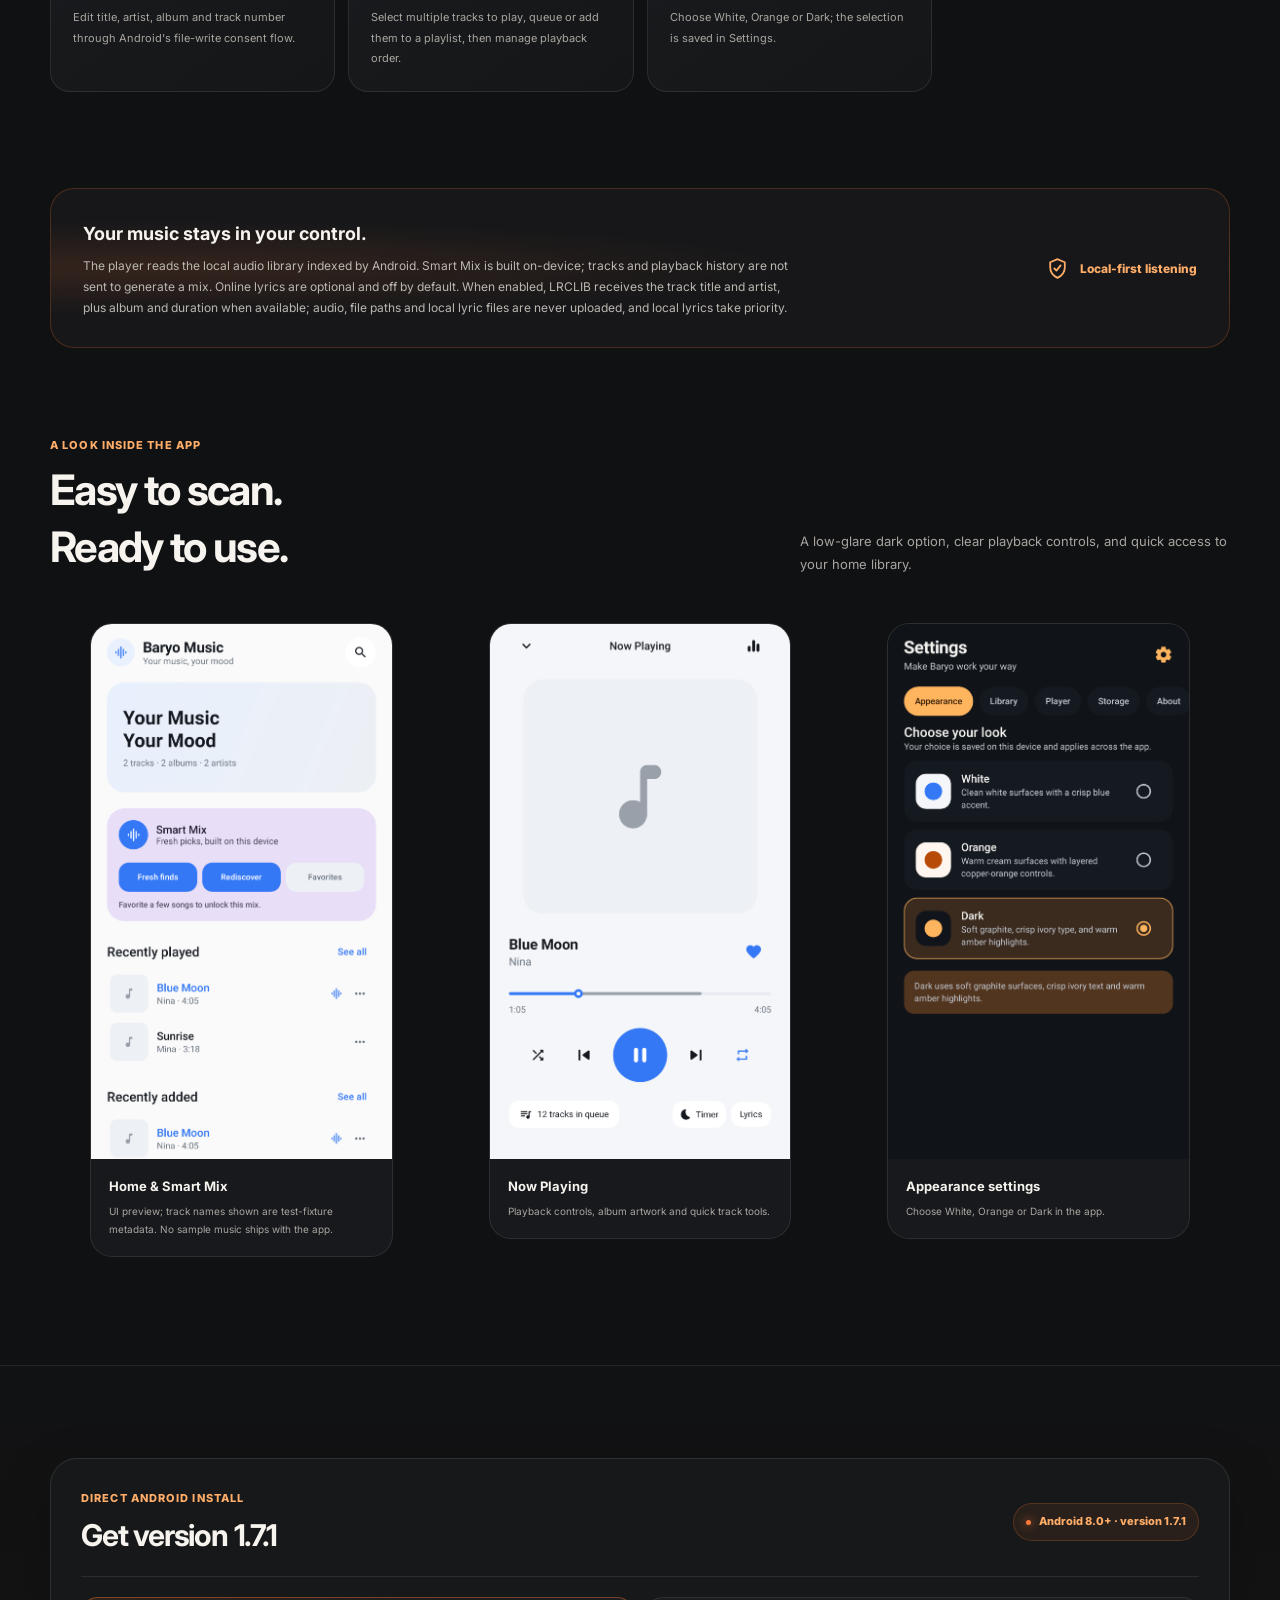
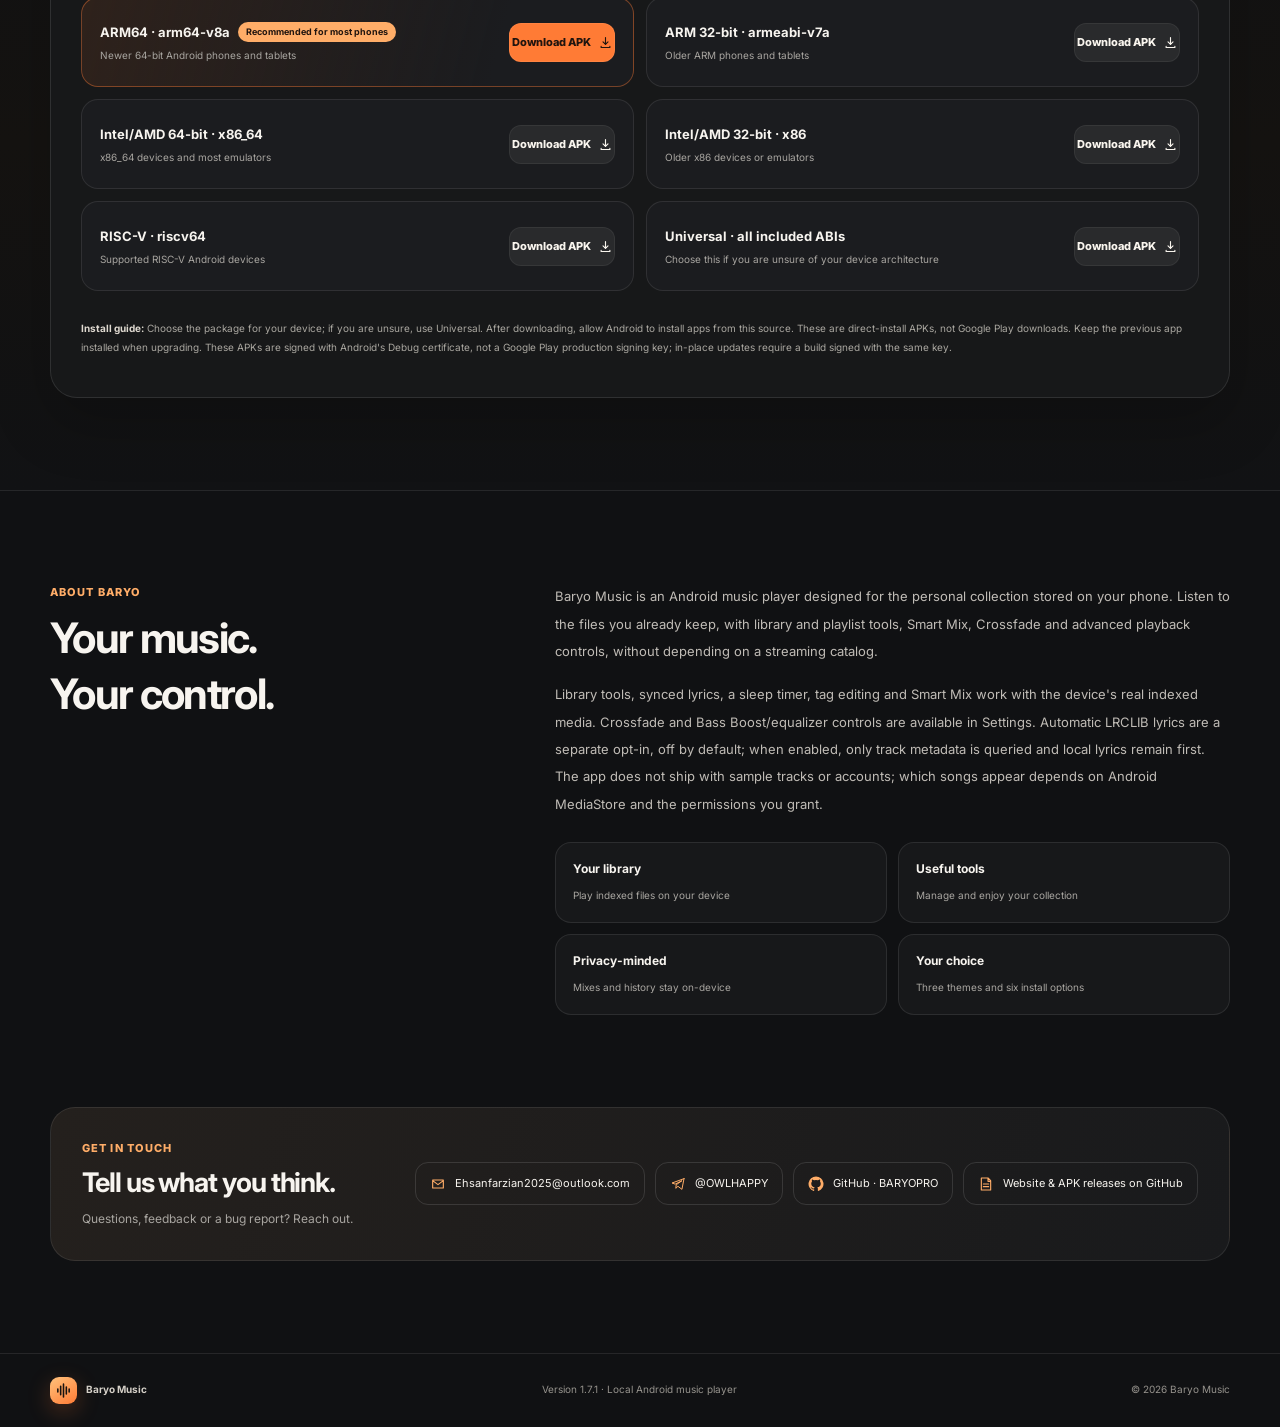
==== commit 76c39d65: "Document Baryo Music 1.7.1 reliability hardening" ====
--- a/docs/en/index.html
+++ b/docs/en/index.html
@@ -45,7 +45,7 @@
             <a class="button button-primary" href="#downloads"><svg viewBox="0 0 24 24" fill="none" aria-hidden="true"><path d="M12 3v12m0 0 4-4m-4 4-4-4M5 17v3h14v-3" stroke="currentColor" stroke-width="1.8" stroke-linecap="round" stroke-linejoin="round"/></svg>Choose an APK</a>
             <a class="button button-quiet" href="#features">Explore features</a>
           </div>
-          <div class="hero-meta"><span><i class="dot"></i>Version 1.7.0</span><span>Android 8.0+</span><span>Your library, no required streaming</span></div>
+          <div class="hero-meta"><span><i class="dot"></i>Version 1.7.1</span><span>Android 8.0+</span><span>Your library, no required streaming</span></div>
         </div>
       </div>
     </section>
@@ -93,14 +93,14 @@
 
     <section class="downloads" id="downloads" aria-labelledby="downloads-title">
       <div class="shell"><div class="download-panel">
-        <div class="download-top"><div><div class="section-kicker">DIRECT ANDROID INSTALL</div><h2 id="downloads-title">Get version 1.7.0</h2></div><span class="version-pill"><i class="dot"></i>Android 8.0+ · version 1.7.0</span></div>
+        <div class="download-top"><div><div class="section-kicker">DIRECT ANDROID INSTALL</div><h2 id="downloads-title">Get version 1.7.1</h2></div><span class="version-pill"><i class="dot"></i>Android 8.0+ · version 1.7.1</span></div>
         <div class="download-grid">
-          <article class="download-card featured"><div class="download-info"><strong>ARM64 · arm64-v8a <span class="recommended">Recommended for most phones</span></strong><small>Newer 64-bit Android phones and tablets</small></div><a class="download-action" href="https://github.com/BARYOPRO/BaryoMusic/releases/download/v1.7.0/BaryoMusic-1.7.0-arm64-v8a-release.apk" download aria-label="Download Baryo Music version 1.7.0 for arm64-v8a">Download APK <svg viewBox="0 0 24 24" fill="none" aria-hidden="true"><path d="M12 4v11m0 0 4-4m-4 4-4-4M5 18v2h14v-2" stroke="currentColor" stroke-width="1.8" stroke-linecap="round" stroke-linejoin="round"/></svg></a></article>
-          <article class="download-card"><div class="download-info"><strong>ARM 32-bit · armeabi-v7a</strong><small>Older ARM phones and tablets</small></div><a class="download-action" href="https://github.com/BARYOPRO/BaryoMusic/releases/download/v1.7.0/BaryoMusic-1.7.0-armeabi-v7a-release.apk" download aria-label="Download Baryo Music version 1.7.0 for armeabi-v7a">Download APK <svg viewBox="0 0 24 24" fill="none" aria-hidden="true"><path d="M12 4v11m0 0 4-4m-4 4-4-4M5 18v2h14v-2" stroke="currentColor" stroke-width="1.8" stroke-linecap="round" stroke-linejoin="round"/></svg></a></article>
-          <article class="download-card"><div class="download-info"><strong>Intel/AMD 64-bit · x86_64</strong><small>x86_64 devices and most emulators</small></div><a class="download-action" href="https://github.com/BARYOPRO/BaryoMusic/releases/download/v1.7.0/BaryoMusic-1.7.0-x86_64-release.apk" download aria-label="Download Baryo Music version 1.7.0 for x86_64">Download APK <svg viewBox="0 0 24 24" fill="none" aria-hidden="true"><path d="M12 4v11m0 0 4-4m-4 4-4-4M5 18v2h14v-2" stroke="currentColor" stroke-width="1.8" stroke-linecap="round" stroke-linejoin="round"/></svg></a></article>
-          <article class="download-card"><div class="download-info"><strong>Intel/AMD 32-bit · x86</strong><small>Older x86 devices or emulators</small></div><a class="download-action" href="https://github.com/BARYOPRO/BaryoMusic/releases/download/v1.7.0/BaryoMusic-1.7.0-x86-release.apk" download aria-label="Download Baryo Music version 1.7.0 for x86">Download APK <svg viewBox="0 0 24 24" fill="none" aria-hidden="true"><path d="M12 4v11m0 0 4-4m-4 4-4-4M5 18v2h14v-2" stroke="currentColor" stroke-width="1.8" stroke-linecap="round" stroke-linejoin="round"/></svg></a></article>
-          <article class="download-card"><div class="download-info"><strong>RISC-V · riscv64</strong><small>Supported RISC-V Android devices</small></div><a class="download-action" href="https://github.com/BARYOPRO/BaryoMusic/releases/download/v1.7.0/BaryoMusic-1.7.0-riscv64-release.apk" download aria-label="Download Baryo Music version 1.7.0 for riscv64">Download APK <svg viewBox="0 0 24 24" fill="none" aria-hidden="true"><path d="M12 4v11m0 0 4-4m-4 4-4-4M5 18v2h14v-2" stroke="currentColor" stroke-width="1.8" stroke-linecap="round" stroke-linejoin="round"/></svg></a></article>
-          <article class="download-card"><div class="download-info"><strong>Universal · all included ABIs</strong><small>Choose this if you are unsure of your device architecture</small></div><a class="download-action" href="https://github.com/BARYOPRO/BaryoMusic/releases/download/v1.7.0/BaryoMusic-1.7.0-universal-release.apk" download aria-label="Download the universal Baryo Music version 1.7.0 APK">Download APK <svg viewBox="0 0 24 24" fill="none" aria-hidden="true"><path d="M12 4v11m0 0 4-4m-4 4-4-4M5 18v2h14v-2" stroke="currentColor" stroke-width="1.8" stroke-linecap="round" stroke-linejoin="round"/></svg></a></article>
+          <article class="download-card featured"><div class="download-info"><strong>ARM64 · arm64-v8a <span class="recommended">Recommended for most phones</span></strong><small>Newer 64-bit Android phones and tablets</small></div><a class="download-action" href="https://github.com/BARYOPRO/BaryoMusic/releases/download/v1.7.1/BaryoMusic-1.7.1-arm64-v8a-release.apk" download aria-label="Download Baryo Music version 1.7.1 for arm64-v8a">Download APK <svg viewBox="0 0 24 24" fill="none" aria-hidden="true"><path d="M12 4v11m0 0 4-4m-4 4-4-4M5 18v2h14v-2" stroke="currentColor" stroke-width="1.8" stroke-linecap="round" stroke-linejoin="round"/></svg></a></article>
+          <article class="download-card"><div class="download-info"><strong>ARM 32-bit · armeabi-v7a</strong><small>Older ARM phones and tablets</small></div><a class="download-action" href="https://github.com/BARYOPRO/BaryoMusic/releases/download/v1.7.1/BaryoMusic-1.7.1-armeabi-v7a-release.apk" download aria-label="Download Baryo Music version 1.7.1 for armeabi-v7a">Download APK <svg viewBox="0 0 24 24" fill="none" aria-hidden="true"><path d="M12 4v11m0 0 4-4m-4 4-4-4M5 18v2h14v-2" stroke="currentColor" stroke-width="1.8" stroke-linecap="round" stroke-linejoin="round"/></svg></a></article>
+          <article class="download-card"><div class="download-info"><strong>Intel/AMD 64-bit · x86_64</strong><small>x86_64 devices and most emulators</small></div><a class="download-action" href="https://github.com/BARYOPRO/BaryoMusic/releases/download/v1.7.1/BaryoMusic-1.7.1-x86_64-release.apk" download aria-label="Download Baryo Music version 1.7.1 for x86_64">Download APK <svg viewBox="0 0 24 24" fill="none" aria-hidden="true"><path d="M12 4v11m0 0 4-4m-4 4-4-4M5 18v2h14v-2" stroke="currentColor" stroke-width="1.8" stroke-linecap="round" stroke-linejoin="round"/></svg></a></article>
+          <article class="download-card"><div class="download-info"><strong>Intel/AMD 32-bit · x86</strong><small>Older x86 devices or emulators</small></div><a class="download-action" href="https://github.com/BARYOPRO/BaryoMusic/releases/download/v1.7.1/BaryoMusic-1.7.1-x86-release.apk" download aria-label="Download Baryo Music version 1.7.1 for x86">Download APK <svg viewBox="0 0 24 24" fill="none" aria-hidden="true"><path d="M12 4v11m0 0 4-4m-4 4-4-4M5 18v2h14v-2" stroke="currentColor" stroke-width="1.8" stroke-linecap="round" stroke-linejoin="round"/></svg></a></article>
+          <article class="download-card"><div class="download-info"><strong>RISC-V · riscv64</strong><small>Supported RISC-V Android devices</small></div><a class="download-action" href="https://github.com/BARYOPRO/BaryoMusic/releases/download/v1.7.1/BaryoMusic-1.7.1-riscv64-release.apk" download aria-label="Download Baryo Music version 1.7.1 for riscv64">Download APK <svg viewBox="0 0 24 24" fill="none" aria-hidden="true"><path d="M12 4v11m0 0 4-4m-4 4-4-4M5 18v2h14v-2" stroke="currentColor" stroke-width="1.8" stroke-linecap="round" stroke-linejoin="round"/></svg></a></article>
+          <article class="download-card"><div class="download-info"><strong>Universal · all included ABIs</strong><small>Choose this if you are unsure of your device architecture</small></div><a class="download-action" href="https://github.com/BARYOPRO/BaryoMusic/releases/download/v1.7.1/BaryoMusic-1.7.1-universal-release.apk" download aria-label="Download the universal Baryo Music version 1.7.1 APK">Download APK <svg viewBox="0 0 24 24" fill="none" aria-hidden="true"><path d="M12 4v11m0 0 4-4m-4 4-4-4M5 18v2h14v-2" stroke="currentColor" stroke-width="1.8" stroke-linecap="round" stroke-linejoin="round"/></svg></a></article>
         </div>
         <p class="download-note"><strong>Install guide:</strong> Choose the package for your device; if you are unsure, use Universal. After downloading, allow Android to install apps from this source. These are direct-install APKs, not Google Play downloads. Keep the previous app installed when upgrading. These APKs are signed with Android's Debug certificate, not a Google Play production signing key; in-place updates require a build signed with the same key.</p>
       </div></div>
@@ -119,7 +119,7 @@
     </section>
   </main>
 
-  <footer><div class="footer-inner shell"><a class="footer-brand" href="#top"><span class="brand-mark" aria-hidden="true"><svg viewBox="0 0 24 24" fill="none"><path d="M4 10v4M8 6v12M12 3v18M16 7v10M20 10v4" stroke="currentColor" stroke-width="2.2" stroke-linecap="round"/></svg></span>Baryo Music</a><span>Version 1.7.0 · Local Android music player</span><span>© 2026 Baryo Music</span></div></footer>
-  <a class="button button-primary mobile-cta" href="#downloads">Get version 1.7.0</a>
+  <footer><div class="footer-inner shell"><a class="footer-brand" href="#top"><span class="brand-mark" aria-hidden="true"><svg viewBox="0 0 24 24" fill="none"><path d="M4 10v4M8 6v12M12 3v18M16 7v10M20 10v4" stroke="currentColor" stroke-width="2.2" stroke-linecap="round"/></svg></span>Baryo Music</a><span>Version 1.7.1 · Local Android music player</span><span>© 2026 Baryo Music</span></div></footer>
+  <a class="button button-primary mobile-cta" href="#downloads">Get version 1.7.1</a>
 </body>
 </html>
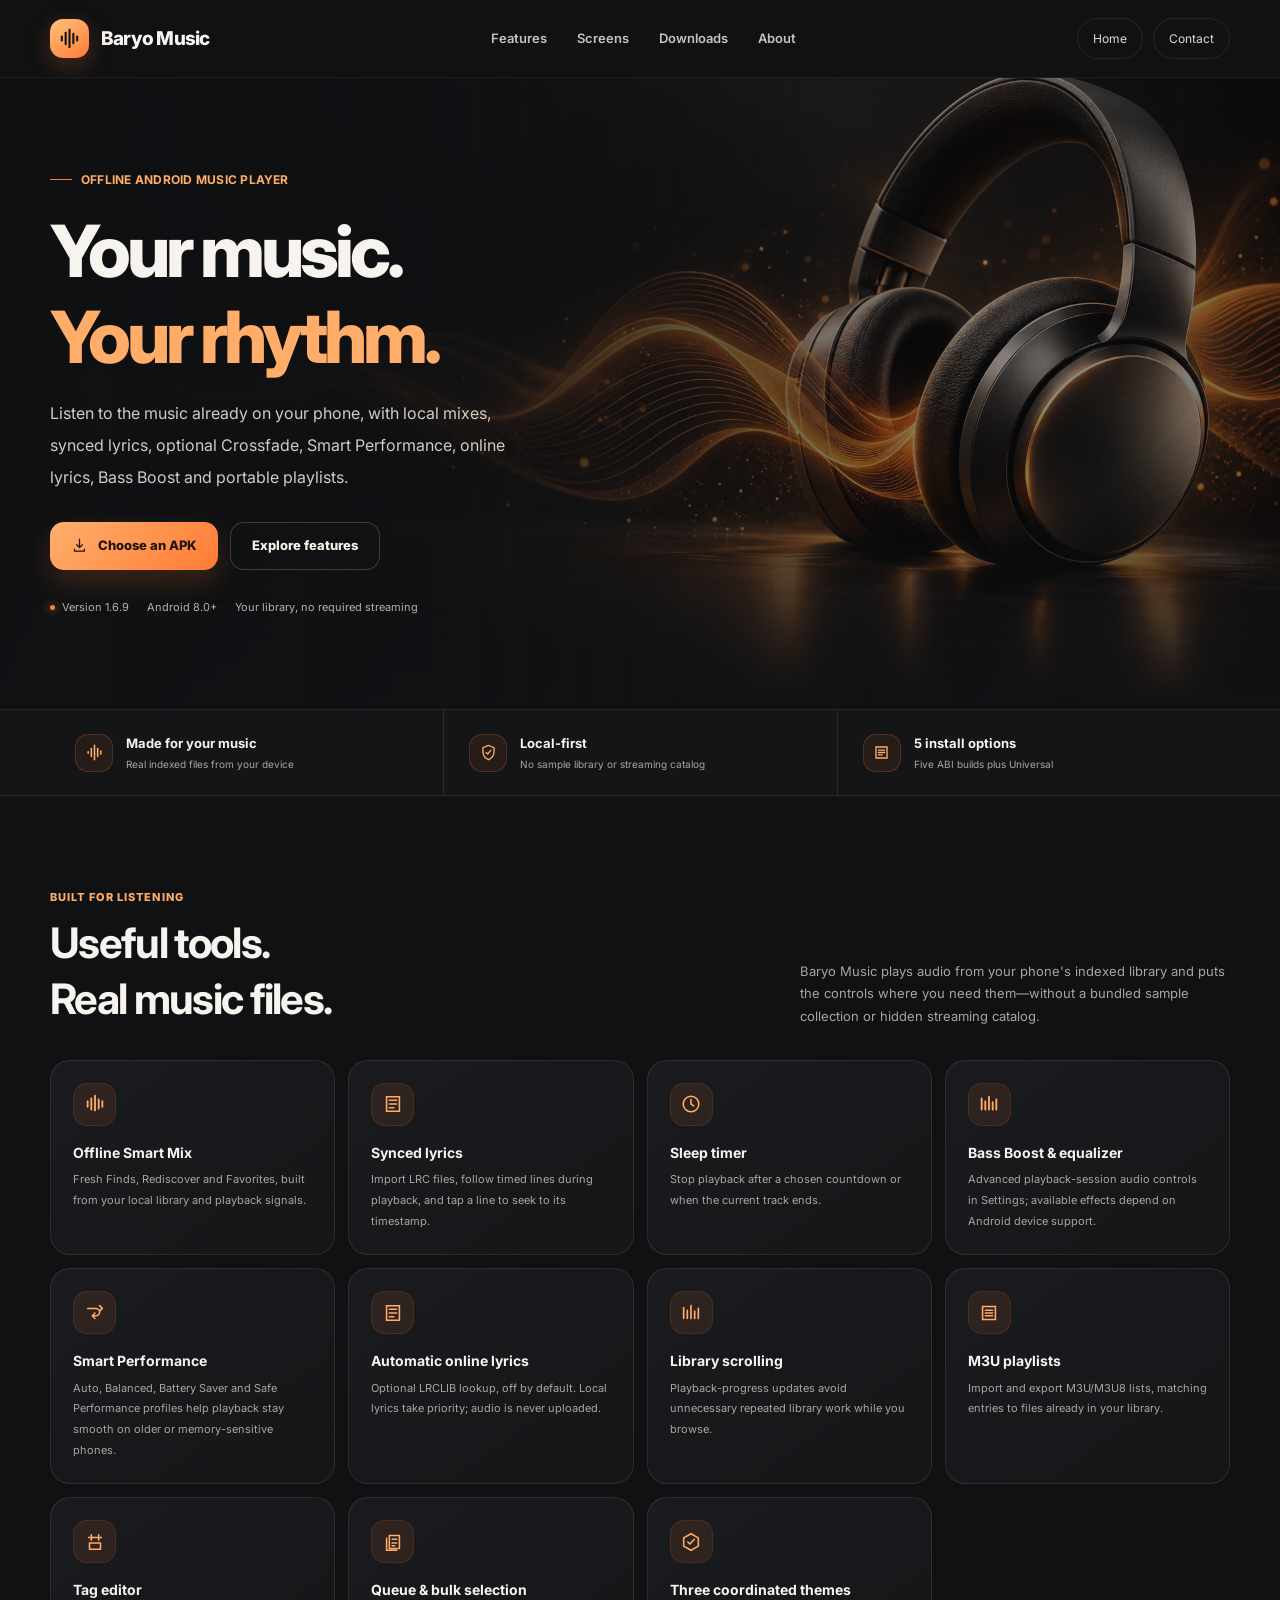
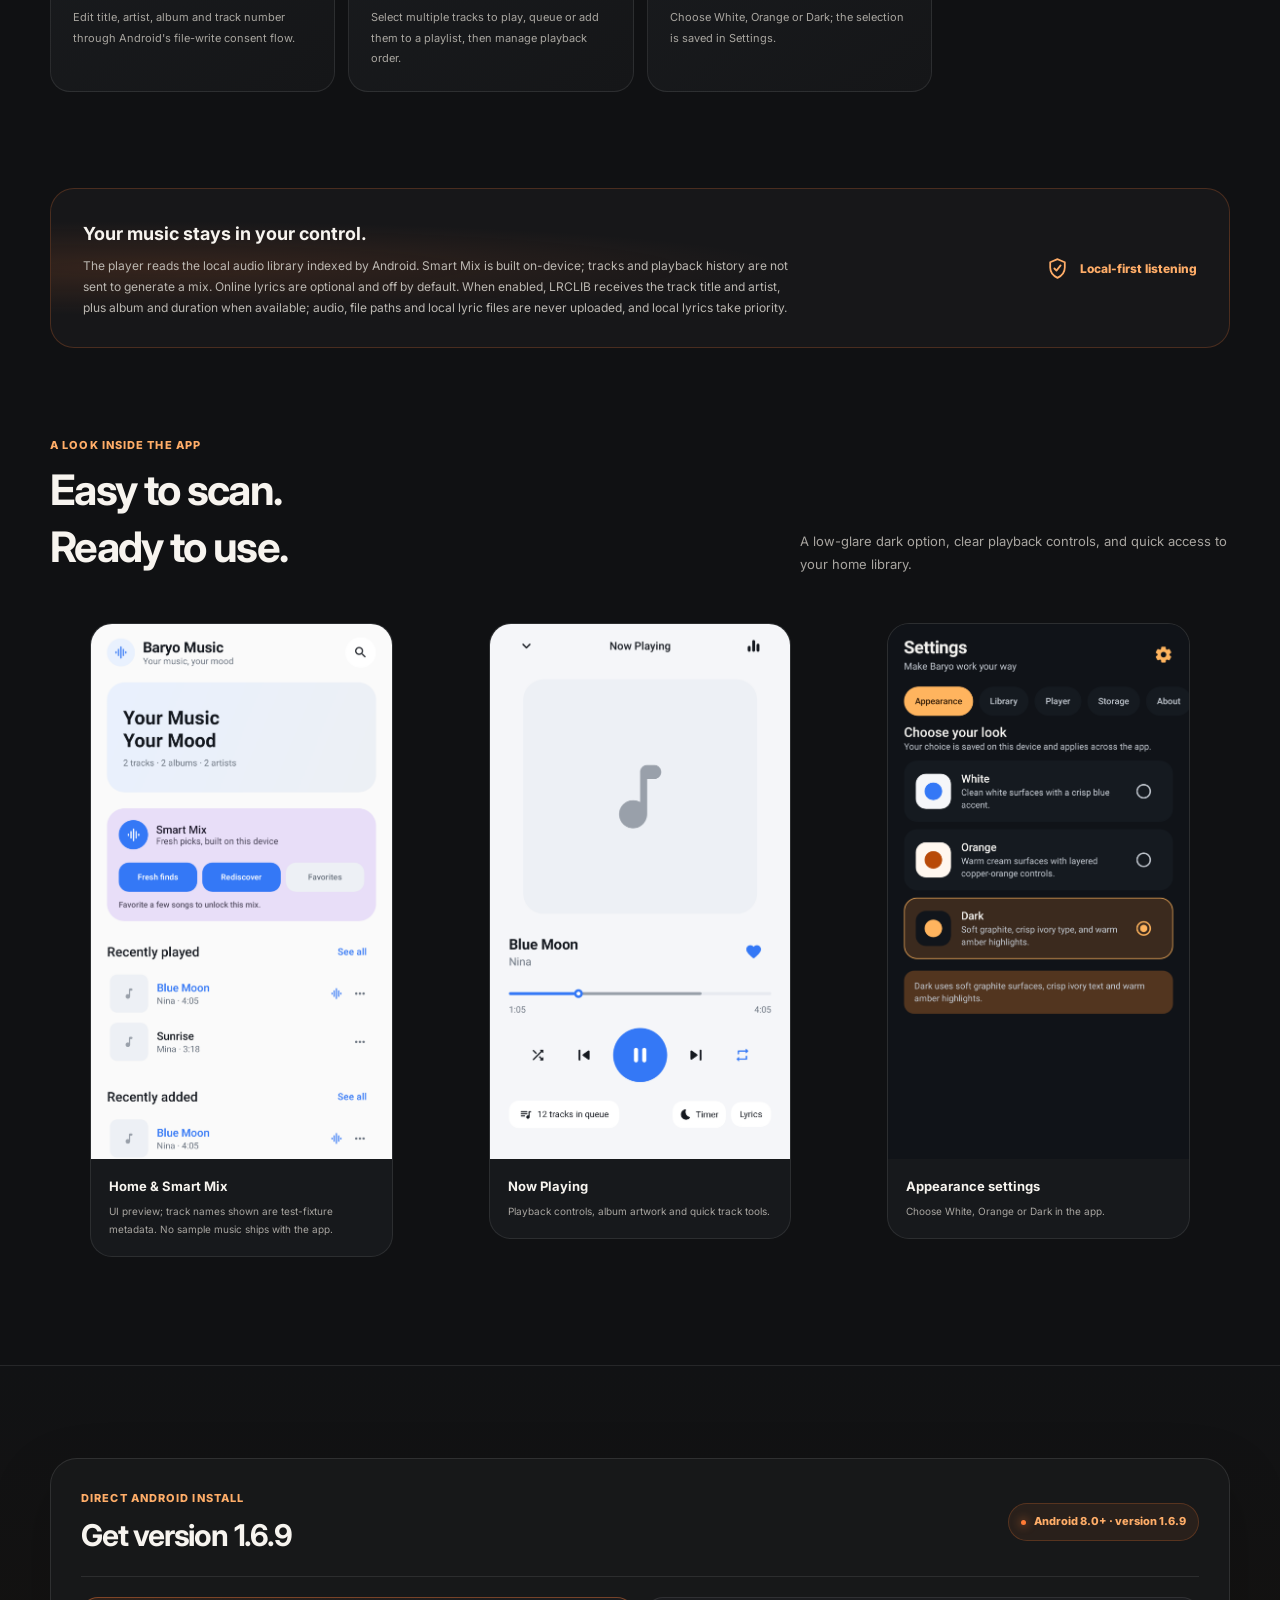
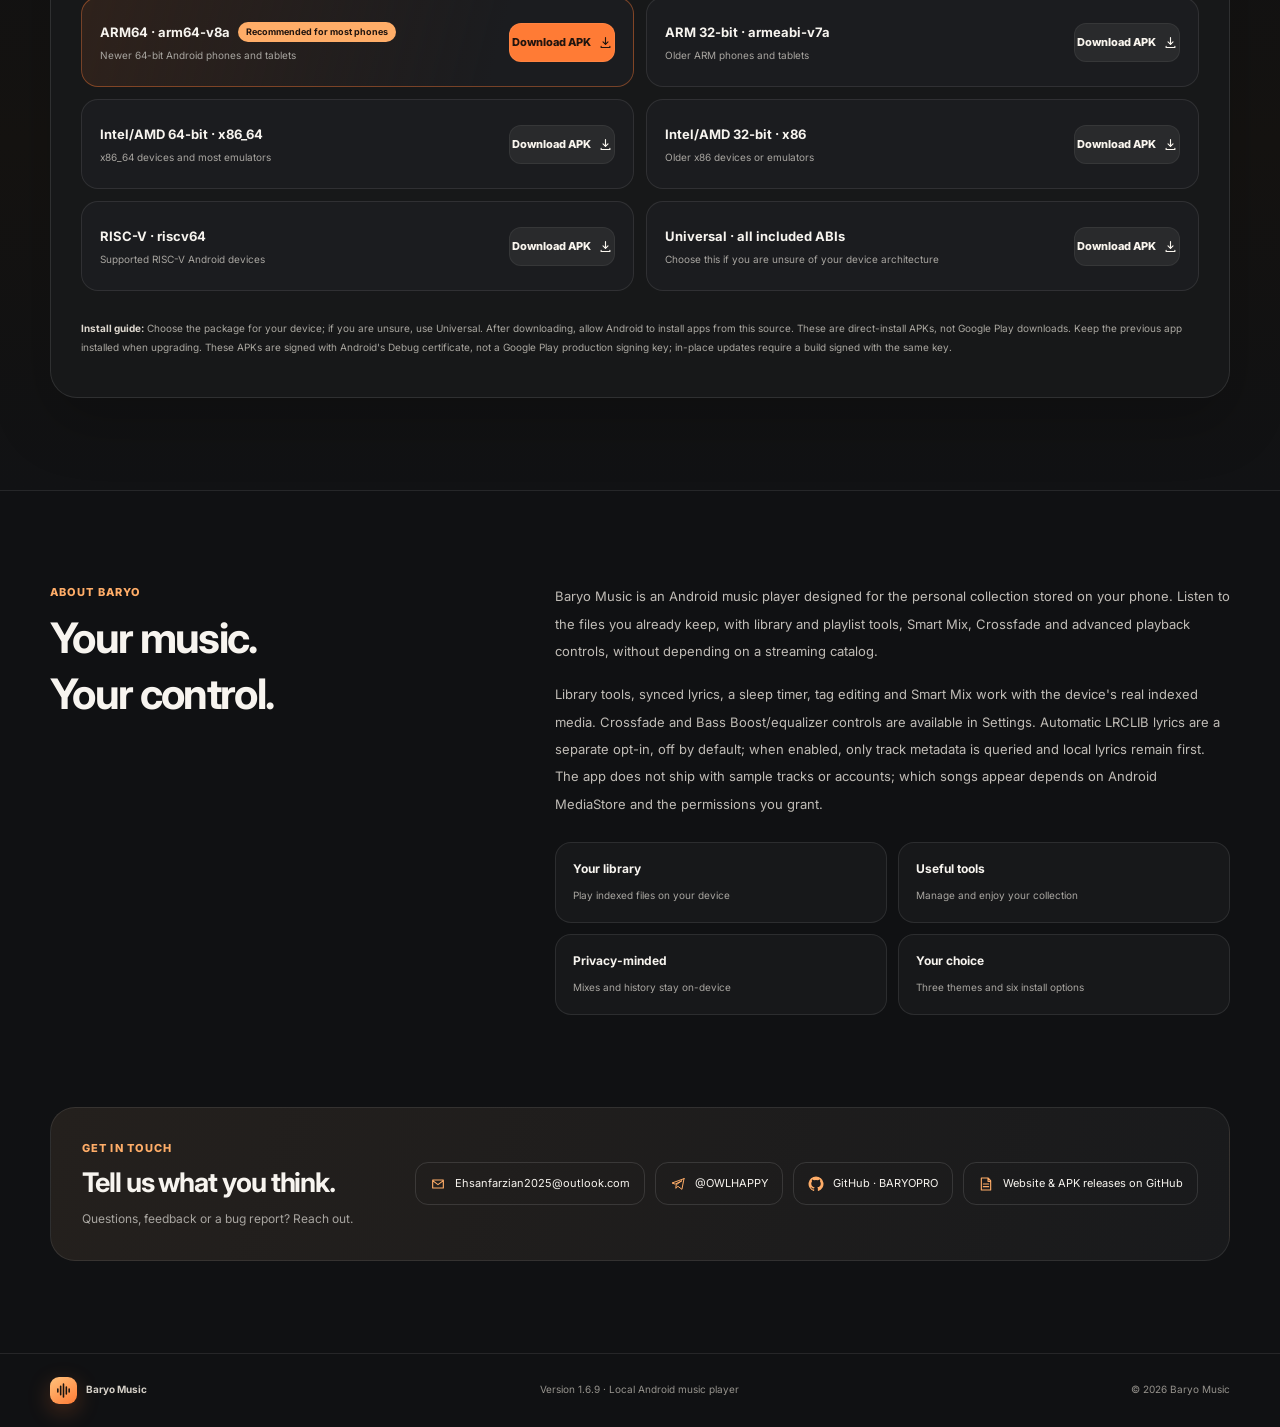
==== commit a2da9408: "Restore Baryo Music 1.6.9 stable audio behavior" ====
--- a/docs/en/index.html
+++ b/docs/en/index.html
@@ -45,7 +45,7 @@
             <a class="button button-primary" href="#downloads"><svg viewBox="0 0 24 24" fill="none" aria-hidden="true"><path d="M12 3v12m0 0 4-4m-4 4-4-4M5 17v3h14v-3" stroke="currentColor" stroke-width="1.8" stroke-linecap="round" stroke-linejoin="round"/></svg>Choose an APK</a>
             <a class="button button-quiet" href="#features">Explore features</a>
           </div>
-          <div class="hero-meta"><span><i class="dot"></i>Version 1.7.1</span><span>Android 8.0+</span><span>Your library, no required streaming</span></div>
+          <div class="hero-meta"><span><i class="dot"></i>Version 1.6.9</span><span>Android 8.0+</span><span>Your library, no required streaming</span></div>
         </div>
       </div>
     </section>
@@ -93,14 +93,14 @@
 
     <section class="downloads" id="downloads" aria-labelledby="downloads-title">
       <div class="shell"><div class="download-panel">
-        <div class="download-top"><div><div class="section-kicker">DIRECT ANDROID INSTALL</div><h2 id="downloads-title">Get version 1.7.1</h2></div><span class="version-pill"><i class="dot"></i>Android 8.0+ · version 1.7.1</span></div>
+        <div class="download-top"><div><div class="section-kicker">DIRECT ANDROID INSTALL</div><h2 id="downloads-title">Get version 1.6.9</h2></div><span class="version-pill"><i class="dot"></i>Android 8.0+ · version 1.6.9</span></div>
         <div class="download-grid">
-          <article class="download-card featured"><div class="download-info"><strong>ARM64 · arm64-v8a <span class="recommended">Recommended for most phones</span></strong><small>Newer 64-bit Android phones and tablets</small></div><a class="download-action" href="https://github.com/BARYOPRO/BaryoMusic/releases/download/v1.7.1/BaryoMusic-1.7.1-arm64-v8a-release.apk" download aria-label="Download Baryo Music version 1.7.1 for arm64-v8a">Download APK <svg viewBox="0 0 24 24" fill="none" aria-hidden="true"><path d="M12 4v11m0 0 4-4m-4 4-4-4M5 18v2h14v-2" stroke="currentColor" stroke-width="1.8" stroke-linecap="round" stroke-linejoin="round"/></svg></a></article>
-          <article class="download-card"><div class="download-info"><strong>ARM 32-bit · armeabi-v7a</strong><small>Older ARM phones and tablets</small></div><a class="download-action" href="https://github.com/BARYOPRO/BaryoMusic/releases/download/v1.7.1/BaryoMusic-1.7.1-armeabi-v7a-release.apk" download aria-label="Download Baryo Music version 1.7.1 for armeabi-v7a">Download APK <svg viewBox="0 0 24 24" fill="none" aria-hidden="true"><path d="M12 4v11m0 0 4-4m-4 4-4-4M5 18v2h14v-2" stroke="currentColor" stroke-width="1.8" stroke-linecap="round" stroke-linejoin="round"/></svg></a></article>
-          <article class="download-card"><div class="download-info"><strong>Intel/AMD 64-bit · x86_64</strong><small>x86_64 devices and most emulators</small></div><a class="download-action" href="https://github.com/BARYOPRO/BaryoMusic/releases/download/v1.7.1/BaryoMusic-1.7.1-x86_64-release.apk" download aria-label="Download Baryo Music version 1.7.1 for x86_64">Download APK <svg viewBox="0 0 24 24" fill="none" aria-hidden="true"><path d="M12 4v11m0 0 4-4m-4 4-4-4M5 18v2h14v-2" stroke="currentColor" stroke-width="1.8" stroke-linecap="round" stroke-linejoin="round"/></svg></a></article>
-          <article class="download-card"><div class="download-info"><strong>Intel/AMD 32-bit · x86</strong><small>Older x86 devices or emulators</small></div><a class="download-action" href="https://github.com/BARYOPRO/BaryoMusic/releases/download/v1.7.1/BaryoMusic-1.7.1-x86-release.apk" download aria-label="Download Baryo Music version 1.7.1 for x86">Download APK <svg viewBox="0 0 24 24" fill="none" aria-hidden="true"><path d="M12 4v11m0 0 4-4m-4 4-4-4M5 18v2h14v-2" stroke="currentColor" stroke-width="1.8" stroke-linecap="round" stroke-linejoin="round"/></svg></a></article>
-          <article class="download-card"><div class="download-info"><strong>RISC-V · riscv64</strong><small>Supported RISC-V Android devices</small></div><a class="download-action" href="https://github.com/BARYOPRO/BaryoMusic/releases/download/v1.7.1/BaryoMusic-1.7.1-riscv64-release.apk" download aria-label="Download Baryo Music version 1.7.1 for riscv64">Download APK <svg viewBox="0 0 24 24" fill="none" aria-hidden="true"><path d="M12 4v11m0 0 4-4m-4 4-4-4M5 18v2h14v-2" stroke="currentColor" stroke-width="1.8" stroke-linecap="round" stroke-linejoin="round"/></svg></a></article>
-          <article class="download-card"><div class="download-info"><strong>Universal · all included ABIs</strong><small>Choose this if you are unsure of your device architecture</small></div><a class="download-action" href="https://github.com/BARYOPRO/BaryoMusic/releases/download/v1.7.1/BaryoMusic-1.7.1-universal-release.apk" download aria-label="Download the universal Baryo Music version 1.7.1 APK">Download APK <svg viewBox="0 0 24 24" fill="none" aria-hidden="true"><path d="M12 4v11m0 0 4-4m-4 4-4-4M5 18v2h14v-2" stroke="currentColor" stroke-width="1.8" stroke-linecap="round" stroke-linejoin="round"/></svg></a></article>
+          <article class="download-card featured"><div class="download-info"><strong>ARM64 · arm64-v8a <span class="recommended">Recommended for most phones</span></strong><small>Newer 64-bit Android phones and tablets</small></div><a class="download-action" href="https://github.com/BARYOPRO/BaryoMusic/releases/download/v1.6.9/BaryoMusic-1.6.9-arm64-v8a-release.apk" download aria-label="Download Baryo Music version 1.6.9 for arm64-v8a">Download APK <svg viewBox="0 0 24 24" fill="none" aria-hidden="true"><path d="M12 4v11m0 0 4-4m-4 4-4-4M5 18v2h14v-2" stroke="currentColor" stroke-width="1.8" stroke-linecap="round" stroke-linejoin="round"/></svg></a></article>
+          <article class="download-card"><div class="download-info"><strong>ARM 32-bit · armeabi-v7a</strong><small>Older ARM phones and tablets</small></div><a class="download-action" href="https://github.com/BARYOPRO/BaryoMusic/releases/download/v1.6.9/BaryoMusic-1.6.9-armeabi-v7a-release.apk" download aria-label="Download Baryo Music version 1.6.9 for armeabi-v7a">Download APK <svg viewBox="0 0 24 24" fill="none" aria-hidden="true"><path d="M12 4v11m0 0 4-4m-4 4-4-4M5 18v2h14v-2" stroke="currentColor" stroke-width="1.8" stroke-linecap="round" stroke-linejoin="round"/></svg></a></article>
+          <article class="download-card"><div class="download-info"><strong>Intel/AMD 64-bit · x86_64</strong><small>x86_64 devices and most emulators</small></div><a class="download-action" href="https://github.com/BARYOPRO/BaryoMusic/releases/download/v1.6.9/BaryoMusic-1.6.9-x86_64-release.apk" download aria-label="Download Baryo Music version 1.6.9 for x86_64">Download APK <svg viewBox="0 0 24 24" fill="none" aria-hidden="true"><path d="M12 4v11m0 0 4-4m-4 4-4-4M5 18v2h14v-2" stroke="currentColor" stroke-width="1.8" stroke-linecap="round" stroke-linejoin="round"/></svg></a></article>
+          <article class="download-card"><div class="download-info"><strong>Intel/AMD 32-bit · x86</strong><small>Older x86 devices or emulators</small></div><a class="download-action" href="https://github.com/BARYOPRO/BaryoMusic/releases/download/v1.6.9/BaryoMusic-1.6.9-x86-release.apk" download aria-label="Download Baryo Music version 1.6.9 for x86">Download APK <svg viewBox="0 0 24 24" fill="none" aria-hidden="true"><path d="M12 4v11m0 0 4-4m-4 4-4-4M5 18v2h14v-2" stroke="currentColor" stroke-width="1.8" stroke-linecap="round" stroke-linejoin="round"/></svg></a></article>
+          <article class="download-card"><div class="download-info"><strong>RISC-V · riscv64</strong><small>Supported RISC-V Android devices</small></div><a class="download-action" href="https://github.com/BARYOPRO/BaryoMusic/releases/download/v1.6.9/BaryoMusic-1.6.9-riscv64-release.apk" download aria-label="Download Baryo Music version 1.6.9 for riscv64">Download APK <svg viewBox="0 0 24 24" fill="none" aria-hidden="true"><path d="M12 4v11m0 0 4-4m-4 4-4-4M5 18v2h14v-2" stroke="currentColor" stroke-width="1.8" stroke-linecap="round" stroke-linejoin="round"/></svg></a></article>
+          <article class="download-card"><div class="download-info"><strong>Universal · all included ABIs</strong><small>Choose this if you are unsure of your device architecture</small></div><a class="download-action" href="https://github.com/BARYOPRO/BaryoMusic/releases/download/v1.6.9/BaryoMusic-1.6.9-universal-release.apk" download aria-label="Download the universal Baryo Music version 1.6.9 APK">Download APK <svg viewBox="0 0 24 24" fill="none" aria-hidden="true"><path d="M12 4v11m0 0 4-4m-4 4-4-4M5 18v2h14v-2" stroke="currentColor" stroke-width="1.8" stroke-linecap="round" stroke-linejoin="round"/></svg></a></article>
         </div>
         <p class="download-note"><strong>Install guide:</strong> Choose the package for your device; if you are unsure, use Universal. After downloading, allow Android to install apps from this source. These are direct-install APKs, not Google Play downloads. Keep the previous app installed when upgrading. These APKs are signed with Android's Debug certificate, not a Google Play production signing key; in-place updates require a build signed with the same key.</p>
       </div></div>
@@ -119,7 +119,7 @@
     </section>
   </main>
 
-  <footer><div class="footer-inner shell"><a class="footer-brand" href="#top"><span class="brand-mark" aria-hidden="true"><svg viewBox="0 0 24 24" fill="none"><path d="M4 10v4M8 6v12M12 3v18M16 7v10M20 10v4" stroke="currentColor" stroke-width="2.2" stroke-linecap="round"/></svg></span>Baryo Music</a><span>Version 1.7.1 · Local Android music player</span><span>© 2026 Baryo Music</span></div></footer>
-  <a class="button button-primary mobile-cta" href="#downloads">Get version 1.7.1</a>
+  <footer><div class="footer-inner shell"><a class="footer-brand" href="#top"><span class="brand-mark" aria-hidden="true"><svg viewBox="0 0 24 24" fill="none"><path d="M4 10v4M8 6v12M12 3v18M16 7v10M20 10v4" stroke="currentColor" stroke-width="2.2" stroke-linecap="round"/></svg></span>Baryo Music</a><span>Version 1.6.9 · Local Android music player</span><span>© 2026 Baryo Music</span></div></footer>
+  <a class="button button-primary mobile-cta" href="#downloads">Get version 1.6.9</a>
 </body>
 </html>
